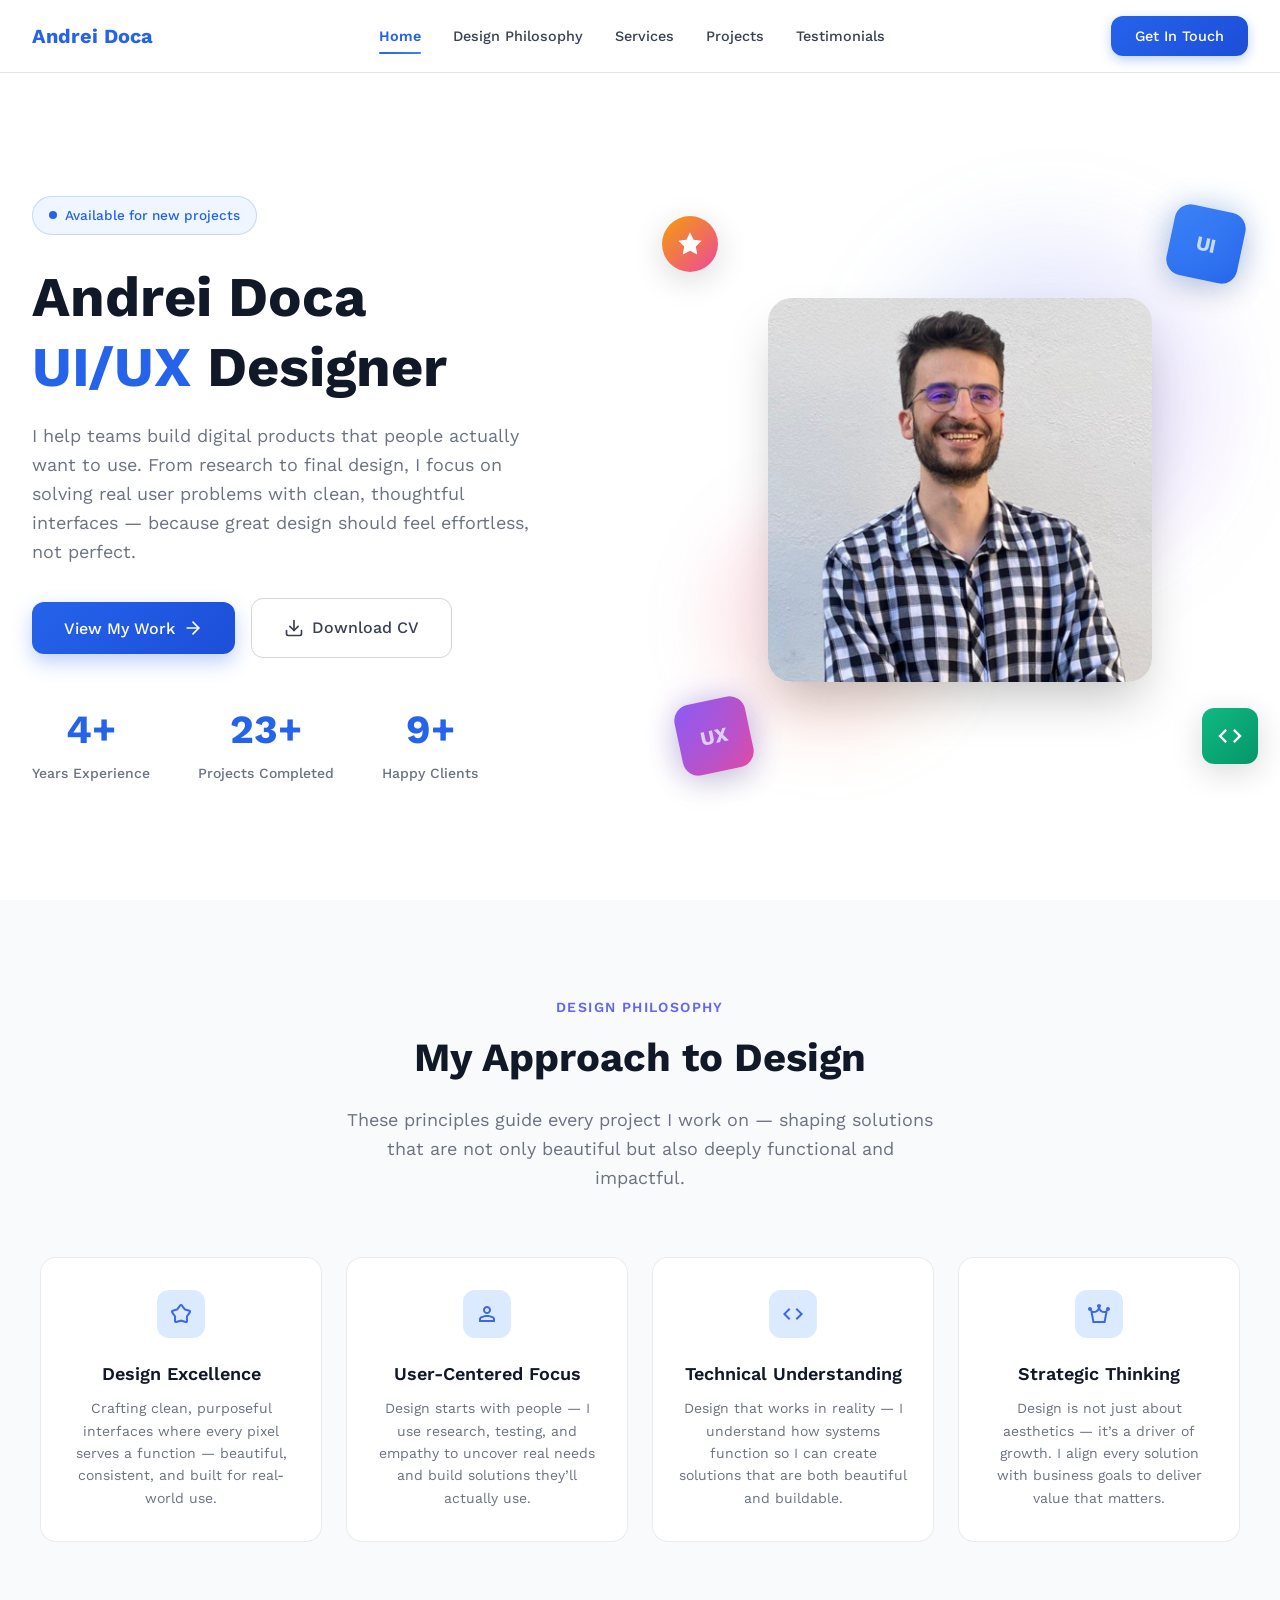
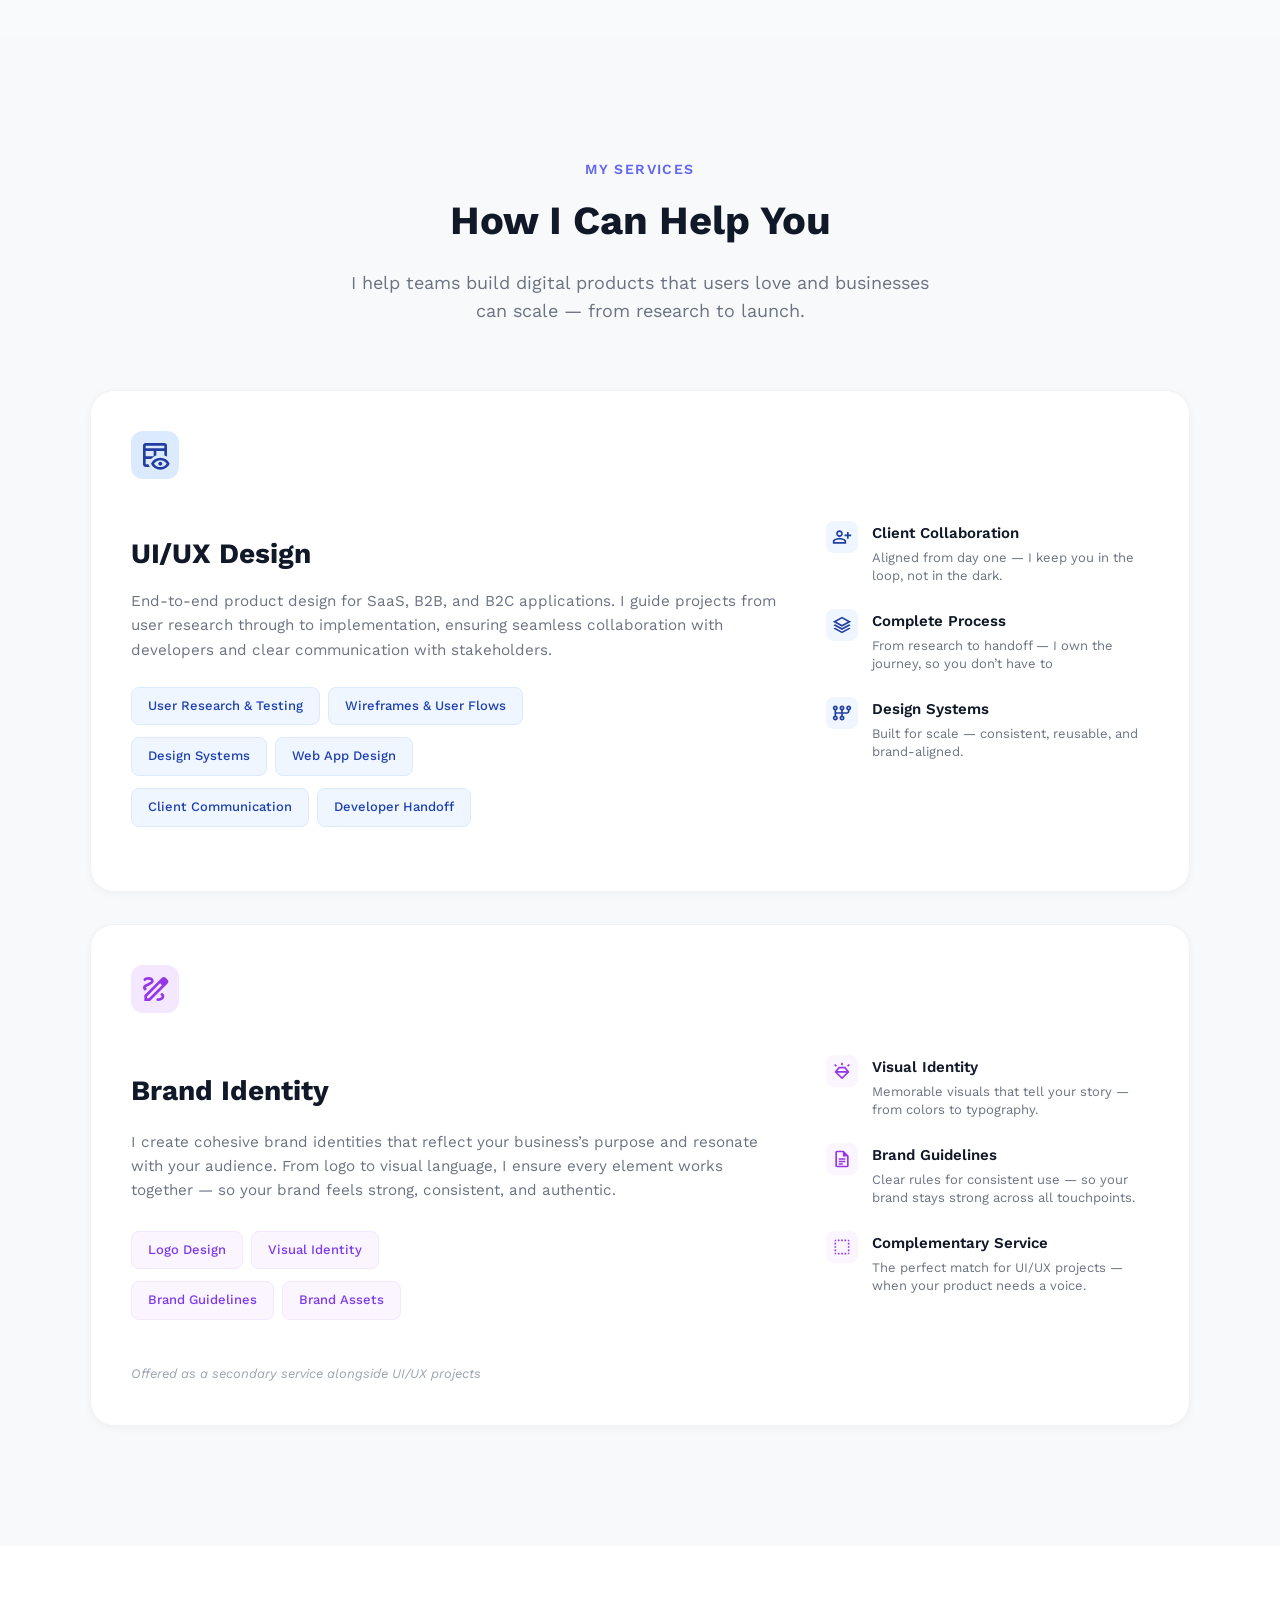
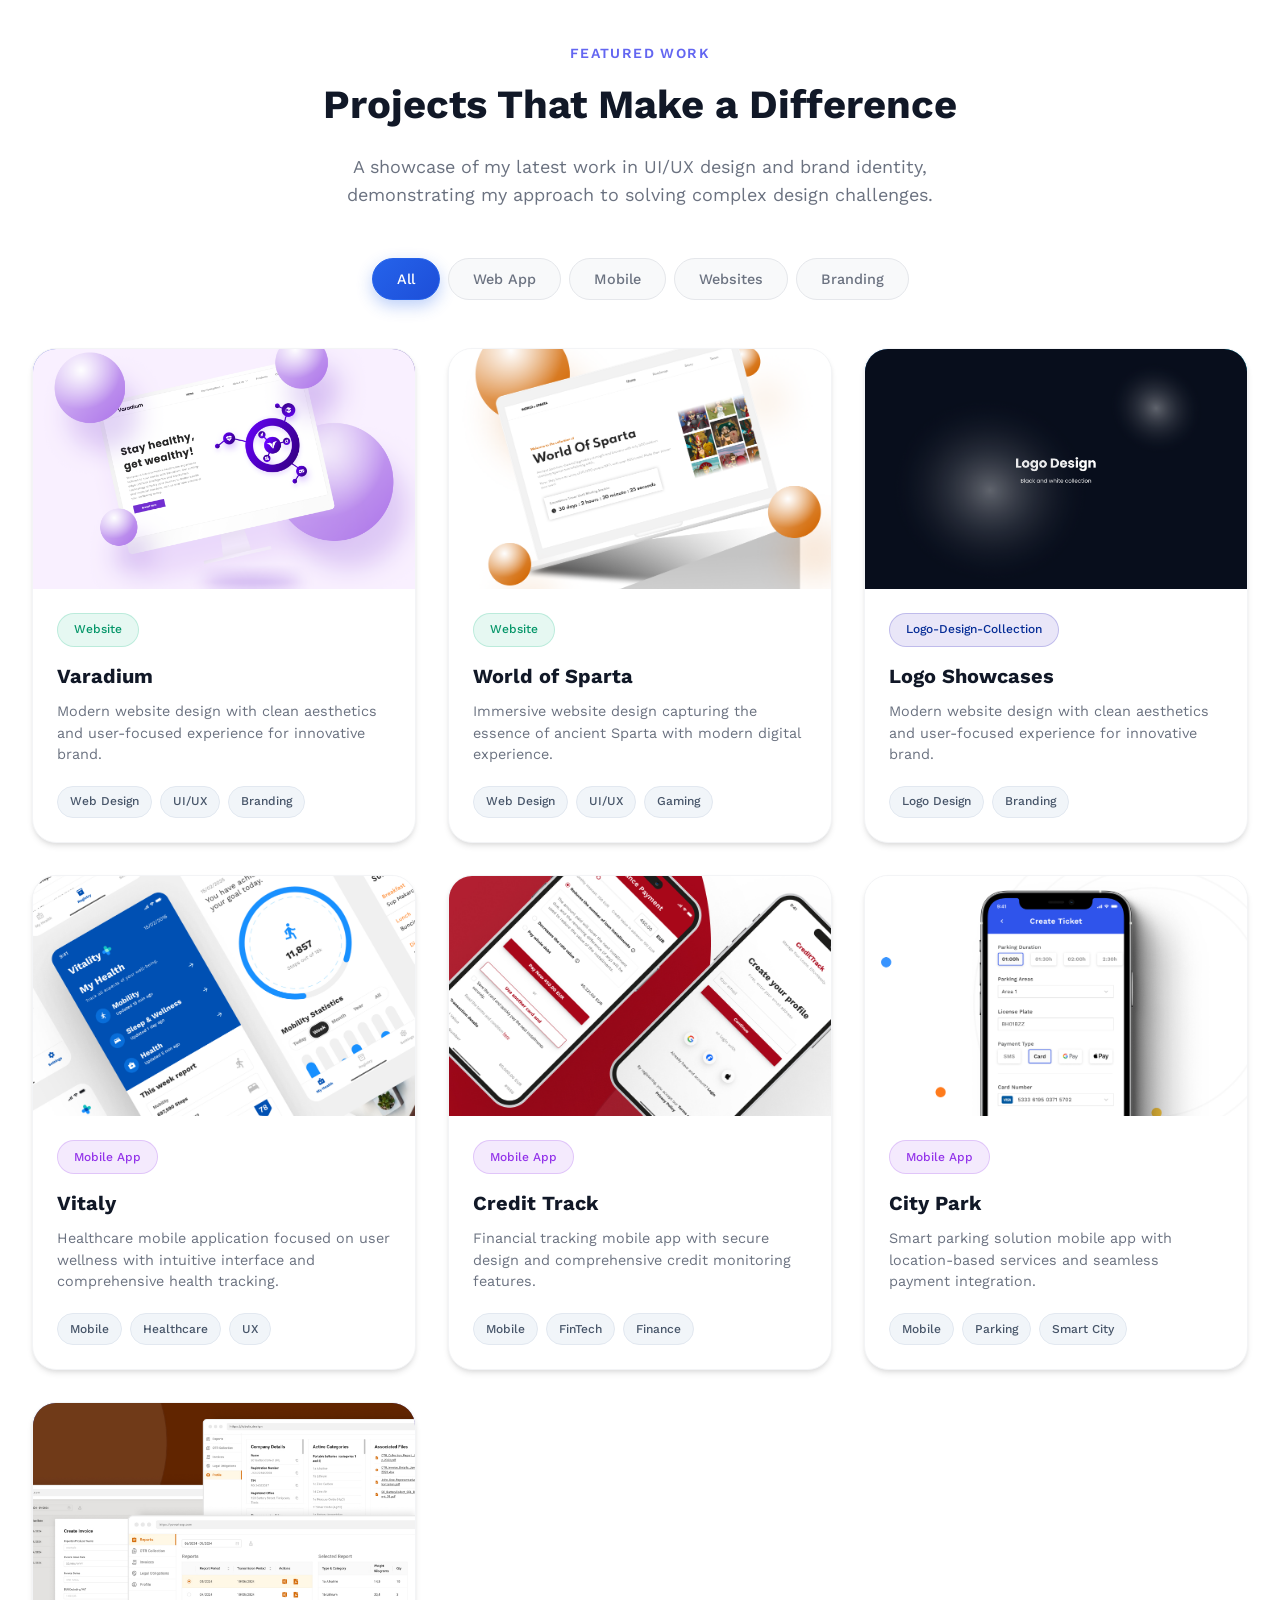
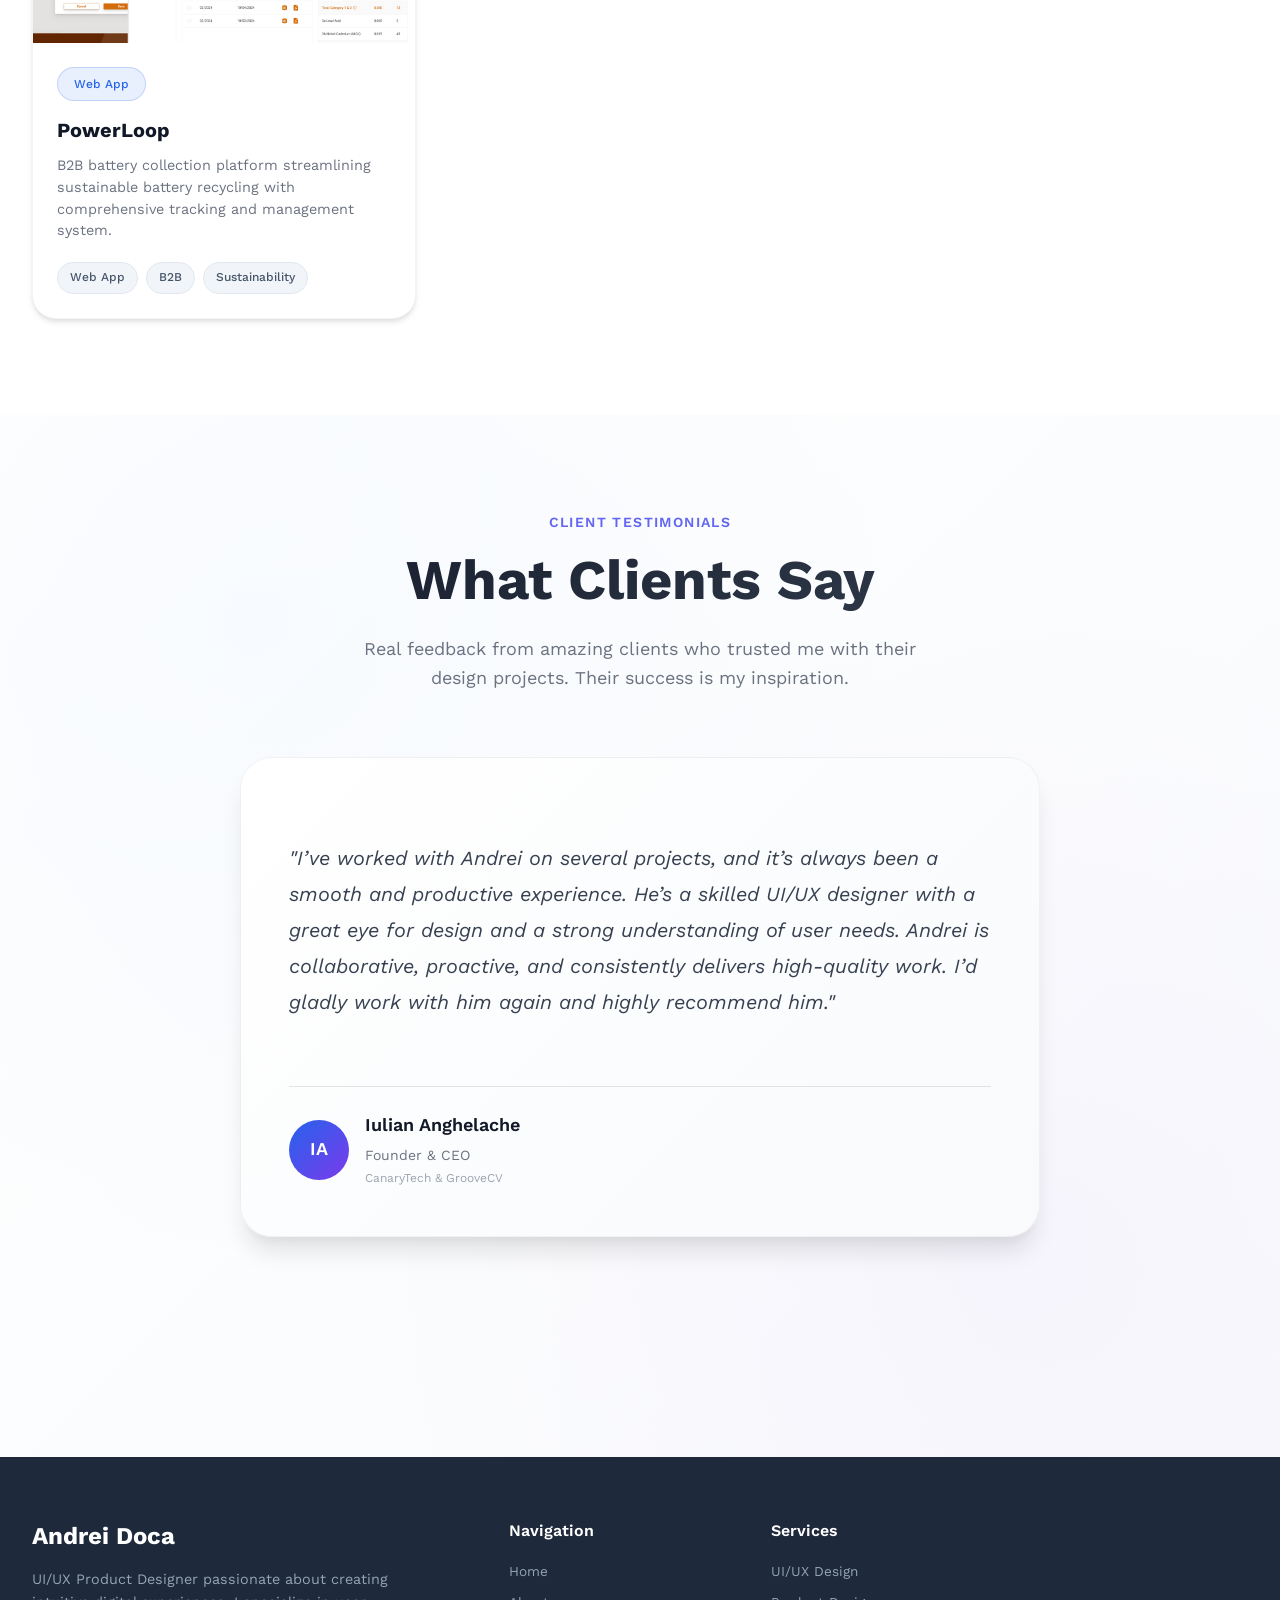
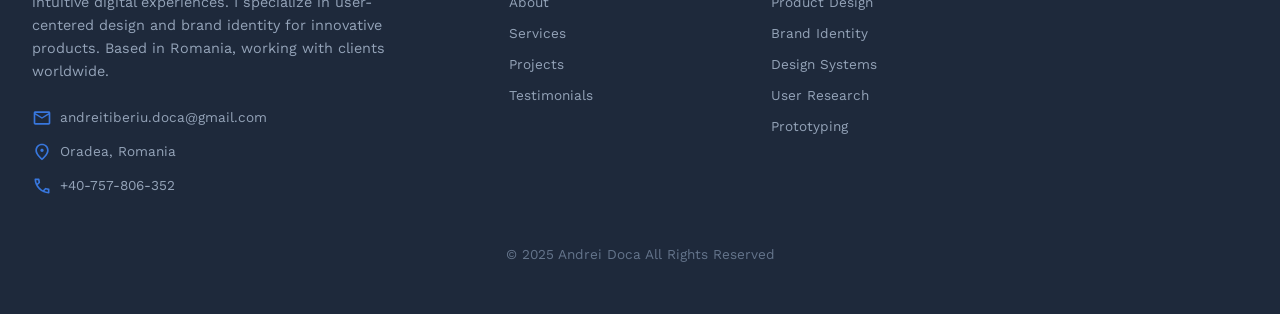
==== index.html @ 625dfd53 "modificare servicii" ====
<!DOCTYPE html>
<html lang="en">
<head>
    <meta charset="UTF-8">
    <meta name="viewport" content="width=device-width, initial-scale=1.0">
    <title>Andrei Doca - Creative</title>
    

    <!-- Google Fonts -->
    <link rel="preconnect" href="https://fonts.googleapis.com">
    <link rel="preconnect" href="https://fonts.gstatic.com" crossorigin>
    <link href="https://fonts.googleapis.com/css2?family=Work+Sans:ital,wght@0,100;0,200;0,300;0,400;0,500;0,600;0,700;0,800;0,900;1,100;1,200;1,300;1,400;1,500;1,600;1,700;1,800;1,900&display=swap" rel="stylesheet">

    <!-- Base Styles -->
    <link rel="stylesheet" href="styles.css">

    <!-- SVG Icon -->
     <link rel="icon" type="image/x-icon" href="./assets/logo.jpg">

    <!-- Component Styles -->
    <link rel="stylesheet" href="css/header.css">
    <link rel="stylesheet" href="css/hero.css">
    <link rel="stylesheet" href="css/about.css">
    <link rel="stylesheet" href="css/services.css">
    <link rel="stylesheet" href="css/projects.css">
    <link rel="stylesheet" href="css/footer.css">
    <link rel="stylesheet" href="css/testimonials.css">
</head>

<body>

  <!-- Header Section -->
<header class="header">
    <div class="header-container">
        <!-- Logo/Brand -->
        <div class="logo">
            <a href="#home" class="logo-link">Andrei Doca</a>
        </div>

        <!-- Desktop Navigation -->
        <nav class="nav-desktop">
            <ul class="nav-menu">
                <li class="nav-item">
                    <a href="#home" class="nav-link">Home</a>
                </li>
                <li class="nav-item">
                    <a href="#about" class="nav-link">Design Philosophy</a>
                </li>
                <li class="nav-item">
                    <a href="#services" class="nav-link">Services</a>
                </li>
                <li class="nav-item">
                    <a href="#projects" class="nav-link">Projects</a>
                </li>
                <li class="nav-item">
                    <a href="#testimonials" class="nav-link">Testimonials</a>
                </li>
            </ul>
        </nav>

        <!-- Get In Touch Button -->
        <button class="cta-button">Get In Touch</button>

        <!-- Mobile Menu Toggle -->
        <div class="mobile-menu-toggle" id="mobile-menu-toggle">
            <!-- Placeholder for hamburger SVG - replace src with your SVG -->
            <img src="assets/density_medium_24dp_E3E3E3_FILL0_wght400_GRAD0_opsz24.svg" alt="Menu" class="hamburger-icon">
        </div>
    </div>

    <!-- Mobile Navigation Menu -->
    <nav class="nav-mobile" id="nav-mobile">
        <div class="nav-mobile-content">
            <ul class="nav-mobile-menu">
                <li class="nav-mobile-item">
                    <a href="#home" class="nav-mobile-link">Home</a>
                </li>
                <li class="nav-mobile-item">
                    <a href="#about" class="nav-mobile-link">Design Philosophy</a>
                </li>
                <li class="nav-mobile-item">
                    <a href="#services" class="nav-mobile-link">Services</a>
                </li>
                <li class="nav-mobile-item">
                    <a href="#projects" class="nav-mobile-link">Projects</a>
                </li>
                <li class="nav-mobile-item">
                    <a href="#testimonials" class="nav-mobile-link">Testimonial</a>
                </li>
            </ul>
            <div class="nav-mobile-cta">
                <button class="cta-button mobile-cta">Get In Touch</button>
            </div>
        </div>
    </nav>
</header>

<!-- Hero Section -->
<section class="hero-section" id="home">
    <div class="hero-container">
        <!-- Left Content -->
        <div class="hero-content">
            <!-- Available Badge -->
            <div class="availability-badge">
                <div class="status-dot"></div>
                <span class="status-text">Available for new projects</span>
            </div>

            <!-- Main Heading -->
            <h1 class="hero-title">
                <span class="name">Andrei Doca</span>
                <span class="profession">
                    <span class="profession-highlight">UI/UX</span>
                    <span class="profession-text">Designer</span>
                </span>
            </h1>

            <!-- Description -->
            <p class="hero-description">
                 I help teams build digital products that people actually want to use. From research to final design, I focus on solving real user problems with clean, thoughtful interfaces — because great design should feel effortless, not perfect.
            </p>

            <!-- Action Buttons -->
            <div class="hero-actions">
                <button class="btn-primary" id="view-work-btn">
                    <span>View My Work</span>
                    <svg class="btn-icon" width="20" height="20" viewBox="0 0 24 24" fill="none" stroke="currentColor" stroke-width="2" stroke-linecap="round" stroke-linejoin="round">
                        <line x1="5" y1="12" x2="19" y2="12"></line>
                        <polyline points="12,5 19,12 12,19"></polyline>
                    </svg>
                </button>
                
                <a href="./images/Andrei_Doca_CV.pdf" download="Andrei_Doca_CV.pdf" class="btn-secondary" id="download-cv-btn">
                    <svg class="btn-icon" width="20" height="20" viewBox="0 0 24 24" fill="none" stroke="currentColor" stroke-width="2" stroke-linecap="round" stroke-linejoin="round">
                        <path d="M21 15v4a2 2 0 0 1-2 2H5a2 2 0 0 1-2-2v-4"></path>
                        <polyline points="7,10 12,15 17,10"></polyline>
                        <line x1="12" y1="15" x2="12" y2="3"></line>
                    </svg>
                    <span>Download CV</span>
                </a>
            </div>

            <!-- Statistics -->
            <div class="hero-stats">
                <div class="stat-item">
                    <div class="stat-number">5+</div>
                    <div class="stat-label">Years Experience</div>
                </div>
                <div class="stat-item">
                    <div class="stat-number">25+</div>
                    <div class="stat-label">Projects Completed</div>
                </div>
                <div class="stat-item">
                    <div class="stat-number">10+</div>
                    <div class="stat-label">Happy Clients</div>
                </div>
            </div>
        </div>

        <!-- Right Content - Profile Image -->
        <div class="hero-image">
            <div class="image-container-wrapper">
                
                <!-- Background Gradient Blobs -->
                <div class="gradient-blobs">
                    <div class="gradient-blob-1"></div>
                    <div class="gradient-blob-2"></div>
                </div>

                <!-- Profile Image Container - CLEAN pentru imagine -->
                <div class="profile-image">
                    <!-- Profile image placeholder -->
                    <div class="image-placeholder">
                    
                        <img src="assets/profile.jpg" alt="Andrei Doca" class="profile-avatar" loading="lazy">
                    </div>
                </div>

                <!-- FLOATING ELEMENTS - OUTSIDE image container -->
                
                <!-- UI Element - Top Right (OUTSIDE) -->
                <div class="floating-element ui-element">
                    <div class="element-content ui-badge">
                        <span>UI</span>
                    </div>
                    <div class="element-glow ui-glow"></div>
                </div>

                <!-- UX Element - Bottom Left (OUTSIDE) -->
                <div class="floating-element ux-element">
                    <div class="element-content ux-badge">
                        <span>UX</span>
                    </div>
                    <div class="element-glow ux-glow"></div>
                </div>

                <!-- Design Star - Top Left (OUTSIDE) -->
                <div class="floating-element star-element">
                    <div class="element-content star-badge">
                        <svg width="28" height="28" viewBox="0 0 24 24" fill="currentColor">
                            <path d="M12 2l3.09 6.26L22 9.27l-5 4.87 1.18 6.88L12 17.77l-6.18 3.25L7 14.14 2 9.27l6.91-1.01L12 2z"/>
                        </svg>
                    </div>
                </div>

                <!-- Code Element - Bottom Right (OUTSIDE) -->
                <div class="floating-element code-element">
                    <div class="element-content code-badge">
                        <svg width="28" height="28" viewBox="0 0 24 24" fill="currentColor">
                            <path d="M9.4 16.6L4.8 12l4.6-4.6L8 6l-6 6 6 6 1.4-1.4zm5.2 0L19.2 12l-4.6-4.6L16 6l6 6-6 6-1.4-1.4z"/>
                        </svg>
                    </div>
                </div>

                <!-- Design Tool - Right Side (OUTSIDE) -->
                <div class="floating-element tool-element-right">
                    <div class="element-content tool-badge">
                        <div class="tool-square"></div>
                    </div>
                </div>

                <!-- Creative Circle - Left Side (OUTSIDE) -->
                <div class="floating-element tool-element-left">
                    <div class="element-content creative-badge">
                        <div class="creative-dot"></div>
                    </div>
                </div>

                <!-- Small Floating Dots (OUTSIDE) -->
                <div class="floating-dots">
                    <div class="floating-dot dot-1"></div>
                    <div class="floating-dot dot-2"></div>
                    <div class="floating-dot dot-3"></div>
                    <div class="floating-dot dot-4"></div>
                </div>

                <!-- Geometric Shapes (OUTSIDE) -->
                <div class="geometric-shapes">
                    <div class="geo-shape shape-1"></div>
                    <div class="geo-shape shape-2"></div>
                    <div class="geo-shape shape-3"></div>
                    <div class="geo-shape shape-4"></div>
                </div>

            </div>
        </div>
    </div>
</section>

<!-- About/Design Philosophy Section -->
<section class="about-section" id="about">
    <div class="about-container">
        <!-- Section Header -->
        <div class="about-header">
            <p class="section-subtitle">Design Philosophy</p>
            <h2 class="section-title">My Approach to Design</h2>
            <p class="section-description">
               These principles guide every project I work on — shaping solutions that are not only beautiful but also deeply functional and impactful.
        </div>

        <!-- Principles Grid -->
        <div class="principles-grid">
            <!-- Principle 1: Design Excellence -->
            <div class="principle-card">
                <div class="principle-icon">
                     <img src="./assets/Icons About/kid_star_24dp_E3E3E3_FILL0_wght400_GRAD0_opsz24.svg" alt="Design Excellence" width="24" height="24" />
                </div>
                <div class="principle-content">
                    <h3 class="principle-title">Design Excellence</h3>
                    <p class="principle-description">
                        Crafting clean, purposeful interfaces where every pixel serves a function — beautiful, consistent, and built for real-world use.
                    </p>
                </div>
            </div>

            <!-- Principle 2: User-Centered Focus -->
            <div class="principle-card">
                <div class="principle-icon">
                    <img src="./assets/Icons About/person_24dp_E3E3E3_FILL0_wght400_GRAD0_opsz24.svg" alt="User-Centered Focus" width="24" height="24" />
                </div>
                <div class="principle-content">
                    <h3 class="principle-title">User-Centered Focus</h3>
                    <p class="principle-description">
                        Design starts with people — I use research, testing, and empathy to uncover real needs and build solutions they’ll actually use.

                    </p>
                </div>
            </div>

            <!-- Principle 3: Technical Understanding -->
            <div class="principle-card">
                <div class="principle-icon">
                    <img src="./assets/Icons About/code_24dp_E3E3E3_FILL0_wght400_GRAD0_opsz24.svg" alt="Technical Understanding" width="24" height="24" />
                </div>
                <div class="principle-content">
                    <h3 class="principle-title">Technical Understanding</h3>
                    <p class="principle-description">
                        Design that works in reality — I understand how systems function so I can create solutions that are both beautiful and buildable.
                    </p>
                </div>
            </div>

            <!-- Principle 4: Strategic Thinking -->
            <div class="principle-card">
                <div class="principle-icon">
                    <img src="./assets/Icons About/chess_queen_24dp_E3E3E3_FILL0_wght400_GRAD0_opsz24.svg" alt="Strategic Thinking" width="24" height="24" />
                </div>
                <div class="principle-content">
                    <h3 class="principle-title">Strategic Thinking</h3>
                    <p class="principle-description">
                        Design is not just about aesthetics — it’s a driver of growth. I align every solution with business goals to deliver value that matters.
                    </p>
                </div>
            </div>
        </div>
        
</section>

   <!-- Services Section -->
<section class="services-section" id="services">
    <div class="services-container">
        <!-- Section Header -->
        <div class="services-header">
            <p class="section-subtitle">My Services</p>
            <h2 class="section-title">How I Can Help You</h2>
            <p class="section-description">
                I help teams build digital products that users love and businesses can scale — from research to launch.
            </p>
        </div>

        <!-- Services Grid -->
        <div class="services-grid">
            <!-- UI/UX Product Design Card -->
            <div class="service-card primary-card">
                <div class="card-layout">
                    <!-- Left Side -->
                    <div class="card-left">
                        <!-- Header with icon and badge -->
                        <div class="card-header">
                            <div class="service-icon blue-icon">
                               <img src="./assets/Icons Services/table_eye_24dp_E3E3E3_FILL0_wght400_GRAD0_opsz24.svg" alt="UI/UX Design" width="32" height="32" />
                            </div>
                            
                        </div>

                        <!-- Title -->
                        <h3 class="service-title">UI/UX Design</h3>

                        <!-- Description -->
                        <p class="service-description">
                            End-to-end product design for SaaS, B2B, and B2C applications. I guide projects from user research through to implementation, ensuring seamless collaboration with developers and clear communication with stakeholders.
                        </p>

                        <!-- Feature Tags -->
                        <div class="feature-tags">
                            <div class="tag-row">
                                <span class="feature-tag primary-tag">User Research & Testing</span>
                                <span class="feature-tag primary-tag">Wireframes & User Flows</span>
                            </div>
                            <div class="tag-row">
                                <span class="feature-tag primary-tag">Design Systems</span>
                                <span class="feature-tag primary-tag">Web App Design</span>
                            </div>
                            <div class="tag-row">
                                <span class="feature-tag primary-tag">Client Communication</span>
                                <span class="feature-tag primary-tag">Developer Handoff</span>
                            </div>
                        </div>
                    </div>

                    <!-- Right Side -->
                    <div class="card-right">
                        <div class="additional-service">
                            <div class="service-icon-small blue-icon-small">
                               <img src="./assets/Icons Services/person_add_24dp_E3E3E3_FILL0_wght400_GRAD0_opsz24.svg" alt="Client Collaboration" width="20" height="20" />
                            </div>
                            <div class="service-info">
                                <h4>Client Collaboration</h4>
                                <p>Aligned from day one — I keep you in the loop, not in the dark.</p>
                            </div>
                        </div>

                        <div class="additional-service">
                            <div class="service-icon-small blue-icon-small">
                                <img src="./assets/Icons Services/stacks_24dp_E3E3E3_FILL0_wght400_GRAD0_opsz24.svg" alt="Complete Process" width="20" height="20" />
                            </div>
                            <div class="service-info">
                                <h4>Complete Process</h4>
                                <p>From research to handoff — I own the journey, so you don’t have to</p>
                            </div>
                        </div>

                        <div class="additional-service">
                            <div class="service-icon-small blue-icon-small">
                                <img src="./assets/Icons Services/auto_transmission_24dp_E3E3E3_FILL0_wght400_GRAD0_opsz24.svg" alt="Design Systems" width="20" height="20" />
                            </div>
                            <div class="service-info">
                                <h4>Design Systems</h4>
                                <p>Built for scale — consistent, reusable, and brand-aligned.</p>
                            </div>
                        </div>
                    </div>
                </div>
            </div>

            <!-- Brand Identity Card -->
            <div class="service-card secondary-card">
                <div class="card-layout">
                    <!-- Left Side -->
                    <div class="card-left">
                        <!-- Header with icon and badge -->
                        <div class="card-header">
                            <div class="service-icon purple-icon">
                                <img src="./assets/Icons Services/draw_24dp_E3E3E3_FILL0_wght400_GRAD0_opsz24.svg" alt="Brand Identity" width="32" height="32" />
                            </div>
                            
                        </div>

                        <!-- Title -->
                        <h3 class="service-title">Brand Identity</h3>

                        <!-- Description -->
                        <p class="service-description">
                           I create cohesive brand identities that reflect your business’s purpose and resonate with your audience. From logo to visual language, I ensure every element works together — so your brand feels strong, consistent, and authentic. 
                        </p>

                        <!-- Feature Tags -->
                        <div class="feature-tags">
                            <div class="tag-row">
                                <span class="feature-tag secondary-tag">Logo Design</span>
                                <span class="feature-tag secondary-tag">Visual Identity</span>
                            </div>
                            <div class="tag-row">
                                <span class="feature-tag secondary-tag">Brand Guidelines</span>
                                <span class="feature-tag secondary-tag">Brand Assets</span>
                            </div>
                        </div>

                        <!-- Secondary Note -->
                        <p class="service-note">Offered as a secondary service alongside UI/UX projects</p>
                    </div>

                    <!-- Right Side -->
                    <div class="card-right">
                        <div class="additional-service">
                            <div class="service-icon-small purple-icon-small">
                                <img src="./assets/Icons Services/diamond_shine_24dp_E3E3E3_FILL0_wght400_GRAD0_opsz24.svg" alt="Visual Identity" width="20" height="20" />
                            </div>
                            <div class="service-info">
                                <h4>Visual Identity</h4>
                                <p>Memorable visuals that tell your story — from colors to typography.</p>
                            </div>
                        </div>

                        <div class="additional-service">
                            <div class="service-icon-small purple-icon-small">
                                <img src="./assets/Icons Services/docs_24dp_E3E3E3_FILL0_wght400_GRAD0_opsz24.svg" alt="Brand Guidelines" width="20" height="20" />
                            </div>
                            <div class="service-info">
                                <h4>Brand Guidelines</h4>
                                <p>Clear rules for consistent use — so your brand stays strong across all touchpoints.</p>
                            </div>
                        </div>

                        <div class="additional-service">
                            <div class="service-icon-small purple-icon-small">
                                <img src="./assets/Icons Services/select_24dp_E3E3E3_FILL0_wght400_GRAD0_opsz24.svg" alt="Complementary Service" width="20" height="20" />
                            </div>
                            <div class="service-info">
                                <h4>Complementary Service</h4>
                                <p>The perfect match for UI/UX projects — when your product needs a voice.</p>
                            </div>
                        </div>
                    </div>
                </div>
            </div>
        </div>
    </div>
</section>

<!-- Projects Section -->
<section class="projects-section" id="projects">
    <div class="projects-container">
        <!-- Section Header -->
        <div class="projects-header">
            <p class="section-subtitle">Featured Work</p>
            <h2 class="section-title">Projects That Make a Difference</h2>
            <p class="section-description">
                A showcase of my latest work in UI/UX design and brand identity, demonstrating my approach to solving complex design challenges.
            </p>
        </div>

        <!-- Filter Navigation Buttons -->
        <div class="filter-navigation">
            <button class="filter-btn active" data-filter="all">All</button>
            <button class="filter-btn" data-filter="web-app">Web App</button>
            <button class="filter-btn" data-filter="mobile">Mobile</button>
            <button class="filter-btn" data-filter="websites">Websites</button>
            <button class="filter-btn" data-filter="logos">Branding</button>
        </div>

        <!-- Projects Grid -->
        <div class="projects-grid">
            <!-- Varadium Website -->
            <div class="project-card" data-category="websites" data-behance="https://www.behance.net/gallery/183413317/Varadium-Crypto-Coin-Homepage-Website-Designn">
                <div class="project-image">
                    <div class="image-placeholder">
                        <img src="assets/images/Desktop_Picture_1.png" alt="Andrei Doca" class="profile-avatar" loading="lazy">
                    </div>
                </div>
                <div class="project-content">
                    <div class="project-tag project-tag-website">Website</div>
                    <h3 class="project-title">Varadium</h3>
                    <p class="project-description">
                        Modern website design with clean aesthetics and user-focused experience for innovative brand.
                    </p>
                    <div class="project-technologies">
                        <span class="tech-tag">Web Design</span>
                        <span class="tech-tag">UI/UX</span>
                        <span class="tech-tag">Branding</span>
                    </div>
                </div>
            </div>

            <!-- World of Sparta Website -->
            <div class="project-card" data-category="websites" data-behance="https://www.behance.net/gallery/138821625/World-Of-Sparta-NFT-project-Website-design">
                <div class="project-image">
                    <div class="image-placeholder">
                        <img src="assets/images/Desktop_Picture_2.png" alt="Andrei Doca" class="profile-avatar" loading="lazy">
                    </div>
                </div>
                <div class="project-content">
                    <div class="project-tag project-tag-website">Website</div>
                    <h3 class="project-title">World of Sparta</h3>
                    <p class="project-description">
                        Immersive website design capturing the essence of ancient Sparta with modern digital experience.
                    </p>
                    <div class="project-technologies">
                        <span class="tech-tag">Web Design</span>
                        <span class="tech-tag">UI/UX</span>
                        <span class="tech-tag">Gaming</span>
                    </div>
                </div>
            </div>

            
             <!-- Logo Showcases -->
            <div class="project-card" data-category="logos" data-behance="https://www.behance.net/gallery/183293669/Logo-Design-Collection">
              <div class="project-image">
                    <div class="image-placeholder">
                        <img src="assets/images/Logos.png" alt="Andrei Doca" class="profile-avatar" loading="lazy">
                    </div>
                </div>
                <div class="project-content">
                    <div class="project-tag project-tag-logos">Logo-Design-Collection</div>
                    <h3 class="project-title">Logo Showcases</h3>
                    <p class="project-description">
                        Modern website design with clean aesthetics and user-focused experience for innovative brand.
                    </p>
                    <div class="project-technologies">
                        <span class="tech-tag">Logo Design</span>
                        <span class="tech-tag">Branding</span>
                    </div>
                </div>
            </div>

            <!-- Vitaly Healthcare App -->
            <div class="project-card" data-category="mobile" data-behance="https://www.behance.net/gallery/222180803/Vitality-Your-Personal-Heath-Companiaon">
                <div class="project-image">
                    <div class="image-placeholder">
                        <img src="assets/images/Mobile_Picture_2.png" alt="Andrei Doca" class="profile-avatar" loading="lazy">
                    </div>
                </div>
                <div class="project-content">
                    <div class="project-tag project-tag-mobile">Mobile App</div>
                    <h3 class="project-title">Vitaly</h3>
                    <p class="project-description">
                        Healthcare mobile application focused on user wellness with intuitive interface and comprehensive health tracking.
                    </p>
                    <div class="project-technologies">
                        <span class="tech-tag">Mobile</span>
                        <span class="tech-tag">Healthcare</span>
                        <span class="tech-tag">UX</span>
                    </div>
                </div>
            </div>

            <!-- Credit Track Finance App -->
            <div class="project-card" data-category="mobile" data-behance="https://www.behance.net/gallery/229451195/Credit-Track-Manage-Your-Loans-Effortlessly">
                <div class="project-image">
                    <div class="image-placeholder">
                        <img src="assets/images/Mobile_Picture_3.jpg" alt="Andrei Doca" class="profile-avatar" loading="lazy">
                    </div>
                </div>
                <div class="project-content">
                    <div class="project-tag project-tag-mobile">Mobile App</div>
                    <h3 class="project-title">Credit Track</h3>
                    <p class="project-description">
                        Financial tracking mobile app with secure design and comprehensive credit monitoring features.
                    </p>
                    <div class="project-technologies">
                        <span class="tech-tag">Mobile</span>
                        <span class="tech-tag">FinTech</span>
                        <span class="tech-tag">Finance</span>
                    </div>
                </div>
            </div>

            <!-- City Park Parking App -->
            <div class="project-card" data-category="mobile" data-behance="https://www.behance.net/gallery/222314477/CityPark-Smart-Parking-Solution-for-Urban-Drivers">
                <div class="project-image">
                    <div class="image-placeholder">
                        <img src="assets/images/Mobile_Picture_1.png" alt="Andrei Doca" class="profile-avatar" loading="lazy">
                    </div>
                </div>
                <div class="project-content">
                    <div class="project-tag project-tag-mobile">Mobile App</div>
                    <h3 class="project-title">City Park</h3>
                    <p class="project-description">
                        Smart parking solution mobile app with location-based services and seamless payment integration.
                    </p>
                    <div class="project-technologies">
                        <span class="tech-tag">Mobile</span>
                        <span class="tech-tag">Parking</span>
                        <span class="tech-tag">Smart City</span>
                    </div>
                </div>
            </div>

            <!-- PowerLoop B2B Platform -->
            <div class="project-card" data-category="web-app" data-behance="https://www.behance.net/gallery/231426629/PowerLoop-Online-Reporting-for-Placed-Batteries">
                <div class="project-image">
                    <div class="image-placeholder">
                        <img src="assets/images/WebApp_Picture_1.jpg" alt="Andrei Doca" class="profile-avatar" loading="lazy">
                    </div>
                </div>
                <div class="project-content">
                    <div class="project-tag project-tag-web">Web App</div>
                    <h3 class="project-title">PowerLoop</h3>
                    <p class="project-description">
                        B2B battery collection platform streamlining sustainable battery recycling with comprehensive tracking and management system.
                    </p>
                    <div class="project-technologies">
                        <span class="tech-tag">Web App</span>
                        <span class="tech-tag">B2B</span>
                        <span class="tech-tag">Sustainability</span>
                    </div>
                </div>
            </div>
        </div>
    </div>
</section>

 <!-- Testimonials Section -->
    <section id="testimonials" class="testimonials-section">
        <div class="testimonials-container">
            
            <!-- Header -->
            <div class="testimonials-header">
                    <p class="section-subtitle">Client Testimonials</p>
                
                <h2 class="testimonials-title">What Clients Say</h2>
                
                <p class="testimonials-description">
                    Real feedback from amazing clients who trusted me with their design projects. Their success is my inspiration.
                </p>
            </div>

            <!-- Main Testimonials Container -->
            <div class="testimonials-container-center">
                
                <!-- Featured Testimonial - Large Centered -->
                <div class="testimonial-card featured-card" data-testimonial="0">
                    <div class="testimonial-content">
                        <p class="testimonial-text">
                            "I’ve worked with Andrei on several projects, and it’s always been a smooth and productive experience. He’s a skilled UI/UX designer with a great eye for design and a strong understanding of user needs. Andrei is collaborative, proactive, and consistently delivers high-quality work. I’d gladly work with him again and highly recommend him."
                        </p>
                    </div>
                    <div class="client-info">
                        <div class="client-avatar">
                            <div class="avatar-placeholder">IA</div>
                        </div>
                        <div class="client-details">
                            <h4 class="client-name">Iulian Anghelache</h4>
                            <p class="client-position">Founder & CEO</p>
                            <p class="client-company">CanaryTech & GrooveCV</p>
                        </div>
                    </div>
                </div>

            </div>

            <!-- Navigation Dots -->
            <div class="testimonials-navigation">
                <button class="nav-dot active" data-index="0" aria-label="View Sarah's testimonial"></button>
                <button class="nav-dot" data-index="1" aria-label="View Michael's testimonial"></button>
                <button class="nav-dot" data-index="2" aria-label="View Lisa's testimonial"></button>
            </div>

        </div>
    </section>

<!-- Footer Section -->
<footer class="footer-section" id="contact">
    <div class="footer-container">
        <!-- Footer Content Grid -->
        <div class="footer-grid">
            <!-- Brand Column -->
            <div class="footer-brand">
                <h3 class="footer-brand-title">Andrei Doca</h3>
                <p class="footer-brand-description">
                    UI/UX Product Designer passionate about creating intuitive digital experiences. I specialize in user-centered design and brand identity for innovative products. Based in Romania, working with clients worldwide.
                </p>
                <div class="footer-contact">
                    <div class="footer-contact-item">
                        <img src="./assets/mail_24dp_E3E3E3_FILL0_wght400_GRAD0_opsz24.svg" alt="footer-contact-item" width="20" height="20" />
                        <span>andreitiberiu.doca@gmail.com</span>
                    </div>
                    <div class="footer-contact-item">
                        <img src="./assets/location_on_24dp_E3E3E3_FILL0_wght400_GRAD0_opsz24.svg" alt="footer-contact-item" width="20" height="20" />
                        <span>Oradea, Romania</span>
                    </div>
                    <div class="footer-contact-item">
                         <img src="./assets/call_24dp_E3E3E3_FILL0_wght400_GRAD0_opsz24.svg" alt="footer-contact-item" width="20" height="20" />
                        <span>+40-757-806-352</span>
                    </div>
                </div>
            </div>

            <!-- Navigation Column -->
            <div class="footer-column">
                <h4 class="footer-column-title">Navigation</h4>
                <div class="footer-links">
                    <a href="#home" class="footer-link">Home</a>
                    <a href="#about" class="footer-link">About</a>
                    <a href="#services" class="footer-link">Services</a>
                    <a href="#projects" class="footer-link">Projects</a>
                    <a href="#Testimonials" class="footer-link">Testimonials</a>
                </div>
            </div>

            <!-- Services Column -->
            <div class="footer-column">
                <h4 class="footer-column-title">Services</h4>
                <div class="footer-links">
                    <a href="#services" class="footer-link">UI/UX Design</a>
                    <a href="#services" class="footer-link">Product Design</a>
                    <a href="#services" class="footer-link">Brand Identity</a>
                    <a href="#services" class="footer-link">Design Systems</a>
                    <a href="#services" class="footer-link">User Research</a>
                    <a href="#services" class="footer-link">Prototyping</a>
                </div>
            </div>

            <!-- Follow Me Column -->
            <div class="footer-column">
                <h4 class="footer-column-title">Follow me</h4>
                <div class="footer-social-icons">
                    <a href="https://www.linkedin.com/in/andreidoca/" target="_blank" rel="noopener noreferrer" class="footer-social-icon" title="LinkedIn">
                        <img src="./assets/linkedin-svgrepo-com.svg" alt="footer-social-icon" width="20" height="20" />
                    </a>
                    <a href="https://www.behance.net/DocaAndrei" target="_blank" rel="noopener noreferrer" class="footer-social-icon" title="Behance">
                         <img src="./assets/Behance-icon.svg" alt="footer-social-icon" width="20" height="20" />
                    </a>
                </div>
            </div>

        </div>
        
        <!-- Footer Bottom Section -->
        <div class="footer-bottom">
            <div class="footer-bottom-content">
                <div class="footer-copyright">
                    <p>© 2025 Andrei Doca All Rights Reserved</p>
                </div>
            </div>
        </div>
    </div>
</footer>

    <!-- JavaScript Files -->
    <script src="js/about.js"></script>
    <script src="js/footer.js"></script>
    <script src="js/header.js"></script>
    <script src="js/hero.js"></script>
    <script src="js/projects.js"></script>
    <script src="js/services.js"></script>
    <script src="js/testimonials.js"></script>
</body>
</html>
---- styles.css ----
/* Base Styles for Andrei Doca Portfolio - Vanilla HTML/CSS/JS */

/* Reset and base styles */
* {
    margin: 0;
    padding: 0;
    box-sizing: border-box;
}

html {
    font-size: 16px;
    scroll-behavior: smooth;
}

body {
    font-family: 'Work Sans', sans-serif;
    background-color: #ffffff;
    color: #111827;
    line-height: 1.6;
    font-weight: 400;
    -webkit-font-smoothing: antialiased;
    -moz-osx-font-smoothing: grayscale;
}

/* Remove default styles */
button, input, textarea, select {
    font-family: inherit;
}

a {
    color: inherit;
    text-decoration: none;
}

img {
    max-width: 100%;
    height: auto;
    display: block;
}

/* Lists */
ul, ol {
    list-style: none;
}

/* Hidden utility */
.hidden {
    display: none !important;
}

/* Visually hidden but accessible to screen readers */
.sr-only {
    position: absolute;
    width: 1px;
    height: 1px;
    padding: 0;
    margin: -1px;
    overflow: hidden;
    clip: rect(0, 0, 0, 0);
    white-space: nowrap;
    border: 0;
}

/* Focus styles for accessibility */
*:focus {
    outline: 2px solid #2563eb;
    outline-offset: 2px;
}

/* Skip to content link for accessibility */
.skip-to-content {
    position: absolute;
    top: -40px;
    left: 6px;
    background: #2563eb;
    color: white;
    padding: 8px;
    text-decoration: none;
    border-radius: 4px;
    z-index: 1000;
}

.skip-to-content:focus {
    top: 6px;
}

/* Main content wrapper */
main {
    flex: 1;
}

/* Section base styles */
section {
    width: 100%;
    position: relative;
}

/* Container utility */
.container {
    max-width: 1280px;
    margin: 0 auto;
    padding: 0 2rem;
}

/* Text selection */
::selection {
    background-color: rgba(37, 99, 235, 0.2);
    color: #1e40af;
}

::-moz-selection {
    background-color: rgba(37, 99, 235, 0.2);
    color: #1e40af;
}

/* Scrollbar styles */
::-webkit-scrollbar {
    width: 8px;
}

::-webkit-scrollbar-track {
    background: #f1f5f9;
}

::-webkit-scrollbar-thumb {
    background: #cbd5e1;
    border-radius: 4px;
}

::-webkit-scrollbar-thumb:hover {
    background: #94a3b8;
}

/* Loading and transition states */
body.loaded {
    overflow-x: hidden;
}

/* Animation utilities */
@keyframes fadeIn {
    from {
        opacity: 0;
        transform: translateY(20px);
    }
    to {
        opacity: 1;
        transform: translateY(0);
    }
}

@keyframes slideInFromLeft {
    from {
        opacity: 0;
        transform: translateX(-30px);
    }
    to {
        opacity: 1;
        transform: translateX(0);
    }
}

@keyframes slideInFromRight {
    from {
        opacity: 0;
        transform: translateX(30px);
    }
    to {
        opacity: 1;
        transform: translateX(0);
    }
}

@keyframes scaleIn {
    from {
        opacity: 0;
        transform: scale(0.9);
    }
    to {
        opacity: 1;
        transform: scale(1);
    }
}

/* Utility classes for animations */
.fade-in {
    animation: fadeIn 0.6s ease-out;
}

.slide-in-left {
    animation: slideInFromLeft 0.8s ease-out;
}

.slide-in-right {
    animation: slideInFromRight 0.8s ease-out;
}

.scale-in {
    animation: scaleIn 0.5s ease-out;
}

/* Button base styles */
button {
    cursor: pointer;
    border: none;
    background: none;
    padding: 0;
    color: inherit;
    font-size: inherit;
}

/* Print styles */
@media print {
    * {
        background: transparent !important;
        color: black !important;
        box-shadow: none !important;
        text-shadow: none !important;
    }
    
    a, a:visited {
        text-decoration: underline;
    }
    
    a[href]:after {
        content: " (" attr(href) ")";
    }
    
    abbr[title]:after {
        content: " (" attr(title) ")";
    }
    
    .header, .footer-section {
        display: none;
    }
    
    @page {
        margin: 0.5in;
    }
    
    p, h2, h3 {
        orphans: 3;
        widows: 3;
    }
    
    h2, h3 {
        page-break-after: avoid;
    }
}

/* High contrast mode support */
@media (prefers-contrast: high) {
    :root {
        --text-primary: #000000;
        --text-secondary: #333333;
        --background-primary: #ffffff;
        --accent-color: #0000ee;
    }
}

/* Reduced motion support */
@media (prefers-reduced-motion: reduce) {
    *,
    *::before,
    *::after {
        animation-duration: 0.01ms !important;
        animation-iteration-count: 1 !important;
        transition-duration: 0.01ms !important;
        scroll-behavior: auto !important;
    }
}

/* Dark mode base (if needed in the future) */
@media (prefers-color-scheme: dark) {
    /* Dark mode styles would go here if needed */
}

/* Responsive typography base */
@media (max-width: 768px) {
    html {
        font-size: 14px;
    }
}

@media (max-width: 480px) {
    html {
        font-size: 13px;
    }
    
    .container {
        padding: 0 1rem;
    }
}

/* Error and loading states */
.error-message {
    background: #fef2f2;
    border: 1px solid #fecaca;
    color: #dc2626;
    padding: 1rem;
    border-radius: 0.5rem;
    margin: 1rem 0;
}

.loading-spinner {
    display: inline-block;
    width: 20px;
    height: 20px;
    border: 2px solid #e2e8f0;
    border-radius: 50%;
    border-top-color: #2563eb;
    animation: spin 1s ease-in-out infinite;
}

@keyframes spin {
    to {
        transform: rotate(360deg);
    }
}
---- css/header.css ----
/* Header Section */
.header {
    width: 100%;
    position: fixed;
    top: 0;
    left: 0;
    z-index: 1000;
    background-color: rgba(255, 255, 255, 0.95);
    backdrop-filter: blur(10px);
    -webkit-backdrop-filter: blur(10px);
    border-bottom: 1px solid rgba(0, 0, 0, 0.1);
    transition: all 0.3s ease;
}

.header.scrolled {
    background-color: rgba(255, 255, 255, 0.98);
    box-shadow: 0 4px 6px -1px rgba(0, 0, 0, 0.1), 0 2px 4px -1px rgba(0, 0, 0, 0.06);
}

.header-container {
    max-width: 1280px;
    margin: 0 auto;
    padding: 1rem 2rem;
    display: flex;
    align-items: center;
    justify-content: space-between;
}

/* Logo */
.logo {
    flex-shrink: 0;
}

.logo-link {
    font-size: 1.25rem;
    font-weight: 600;
    color: #111827;
    text-decoration: none;
    transition: color 0.2s ease;
}

.logo-link:hover,
.logo-link.active {
    color: #2563eb;
    transition: all 0.4s cubic-bezier(0.4, 0, 0.2, 1);
}

.logo-link.active {
    font-weight: 700; /* Extra bold when active */
}

/* Desktop Navigation */
.nav-desktop {
    display: flex;
    align-items: center;
}

.nav-menu {
    display: flex;
    align-items: center;
    list-style: none;
    margin: 0;
    padding: 0;
    gap: 2rem;
}

.nav-item {
    position: relative;
}

.nav-link {
    color: #374151;
    text-decoration: none;
    font-weight: 500;
    font-size: 0.9rem;
    padding: 0.5rem 0;
    transition: all 0.4s cubic-bezier(0.4, 0, 0.2, 1);
    position: relative;
}

.nav-link:hover {
    color: #2563eb;
    transform: translateY(-2px);
}

.nav-link::after {
    content: '';
    position: absolute;
    bottom: -2px;
    left: 0;
    width: 0;
    height: 2px;
    background: linear-gradient(90deg, #2563eb, #3b82f6);
    transition: all 0.5s cubic-bezier(0.4, 0, 0.2, 1);
    border-radius: 2px;
}

.nav-link:hover::after,
.nav-link.active::after {
    width: 100%;
}

.nav-link.active {
    color: #2563eb;
    font-weight: 600;
}

/* CTA Button */
.cta-button {
    background: linear-gradient(135deg, #2563eb, #1d4ed8);
    color: #ffffff;
    border: none;
    padding: 0.75rem 1.5rem;
    border-radius: 0.75rem;
    font-weight: 500;
    font-size: 0.9rem;
    cursor: pointer;
    transition: all 0.4s cubic-bezier(0.4, 0, 0.2, 1);
    font-family: 'Work Sans', sans-serif;
    box-shadow: 0 4px 12px rgba(37, 99, 235, 0.3);
    position: relative;
    overflow: hidden;
}

.cta-button:hover {
    background: linear-gradient(135deg, #1d4ed8, #1e40af);
    transform: translateY(-3px);
    box-shadow: 0 8px 20px rgba(37, 99, 235, 0.4);
}

.cta-button::before {
    content: '';
    position: absolute;
    top: 0;
    left: -100%;
    width: 100%;
    height: 100%;
    background: linear-gradient(90deg, transparent, rgba(255, 255, 255, 0.3), transparent);
    transition: left 0.6s ease;
}

.cta-button:hover::before {
    left: 100%;
}

.cta-button:active {
    transform: translateY(0);
}

/* Mobile Menu Toggle */
.mobile-menu-toggle {
    display: none;
    justify-content: center;
    align-items: center;
    width: 2.5rem;
    height: 2.5rem;
    cursor: pointer;
    position: relative;
    padding: 0.5rem;
    border-radius: 0.5rem;
    transition: all 0.4s cubic-bezier(0.4, 0, 0.2, 1);
    background: none;
    border: none;
    z-index: 9999;
}

.mobile-menu-toggle:hover {
    background-color: rgba(37, 99, 235, 0.1);
    transform: scale(1.1);
}

.hamburger-icon {
    width: 24px;
    height: 24px;
    transition: transform 0.3s ease;
    display: block;
    pointer-events: none;
}

.mobile-menu-toggle.active .hamburger-icon {
    transform: rotate(90deg);
}

/* Mobile Navigation */
.nav-mobile {
    display: none;
    position: fixed;
    top: 100%;
    left: 0;
    width: 100%;
    height: calc(100vh - 100%);
    background-color: rgba(255, 255, 255, 0.98);
    backdrop-filter: blur(10px);
    -webkit-backdrop-filter: blur(10px);
    transform: translateY(-100%);
    transition: transform 0.3s ease;
    z-index: 999;
}

.nav-mobile.active {
    display: block;
    transform: translateY(0);
}

.nav-mobile-content {
    padding: 2rem;
    height: 100%;
    display: flex;
    flex-direction: column;
    justify-content: center;
    align-items: center;
}

.nav-mobile-menu {
    list-style: none;
    margin: 0;
    padding: 0;
    text-align: center;
}

.nav-mobile-item {
    margin-bottom: 1.5rem;
}

.nav-mobile-link {
    color: #374151;
    text-decoration: none;
    font-weight: 500;
    font-size: 1.1rem;
    padding: 0.75rem 1rem;
    display: block;
    transition: all 0.4s cubic-bezier(0.4, 0, 0.2, 1);
    border-radius: 0.5rem;
}

.nav-mobile-link:hover,
.nav-mobile-link.active {
    color: #2563eb;
    background-color: rgba(37, 99, 235, 0.1);
    transform: scale(1.05);
}

.nav-mobile-link.active {
    font-weight: 600;
    background-color: rgba(37, 99, 235, 0.1);
    border-radius: 0.5rem;
}

.nav-mobile-cta {
    margin-top: 2rem;
}

.mobile-cta {
    padding: 1rem 2rem;
    font-size: 1rem;
}

/* Responsive Design */
@media (max-width: 768px) {
    .header-container {
        padding: 0.75rem 1rem;
    }

    /* Logo stays visible and clickable on mobile */
    .logo {
        flex-shrink: 0;
        z-index: 10000; /* Ensure logo is always clickable */
    }

    .logo-link {
        font-size: 1.1rem; /* Slightly smaller on mobile */
        font-weight: 600;
        color: #111827;
        text-decoration: none;
        transition: color 0.2s ease;
        padding: 0.25rem 0;
        display: block;
    }

    .logo-link:hover,
    .logo-link:focus {
        color: #2563eb;
        outline: none;
    }

    .nav-desktop {
        display: none !important;
    }

    .cta-button {
        display: none !important;
    }

    .mobile-menu-toggle {
        display: flex !important;
        visibility: visible !important;
        opacity: 1 !important;
    }

    .nav-mobile {
        display: block;
    }
}

/* Body padding to account for fixed header */
body {
    padding-top: 80px;
}

@media (max-width: 768px) {
    body {
        padding-top: 70px;
    }
}
---- css/hero.css ----
/* Hero Section */
.hero-section {
    width: 100%;
    min-height: 100vh;
    display: flex;
    align-items: center;
    padding: 2rem;
    background-color: #ffffff;
    margin: 0;
    margin-bottom: 0;
    margin-top: -80px; /* Pull up to account for fixed header padding */
    padding-top: calc(2rem + 80px); /* Add header height to top padding */
}

.hero-container {
    max-width: 1280px;
    margin: 0 auto;
    display: grid;
    grid-template-columns: 1fr 1fr;
    gap: 4rem;
    align-items: center;
    width: 100%;
}

/* Left Content */
.hero-content {
    max-width: 600px;
}

/* Availability Badge */
.availability-badge {
    display: inline-flex;
    align-items: center;
    gap: 0.5rem;
    background-color: #eff6ff;
    color: #2563eb;
    padding: 0.5rem 1rem;
    border-radius: 2rem;
    font-size: 0.85rem;
    font-weight: 500;
    margin-bottom: 2rem;
    border: 1px solid rgba(37, 99, 235, 0.2);
}

.status-dot {
    width: 8px;
    height: 8px;
    background-color: #2563eb;
    border-radius: 50%;
    animation: pulse 2s infinite;
}

@keyframes pulse {
    0%, 100% {
        opacity: 1;
    }
    50% {
        opacity: 0.5;
    }
}

/* Hero Title */
.hero-title {
    font-size: 3.5rem;
    font-weight: 700;
    line-height: 1.1;
    margin-bottom: 1.5rem;
    color: #111827;
}

.name {
    display: block;
    margin-bottom: 0.5rem;
}

.profession {
    display: block;
}

.profession-highlight {
    color: #2563eb;
}

.profession-text {
    color: #111827;
}

/* Hero Description */
.hero-description {
    font-size: 1.125rem;
    line-height: 1.6;
    color: #6b7280;
    margin-bottom: 2rem;
    max-width: 500px;
}

/* Action Buttons */
.hero-actions {
    display: flex;
    align-items: center;
    gap: 1rem;
    margin-bottom: 3rem;
    flex-wrap: wrap;
}

.btn-primary {
    background: linear-gradient(135deg, #2563eb, #1d4ed8);
    color: #ffffff;
    border: none;
    padding: 1rem 2rem;
    border-radius: 0.75rem;
    font-weight: 500;
    font-size: 1rem;
    cursor: pointer;
    display: flex;
    align-items: center;
    gap: 0.5rem;
    transition: all 0.4s cubic-bezier(0.4, 0, 0.2, 1);
    font-family: 'Work Sans', sans-serif;
    box-shadow: 0 8px 20px rgba(37, 99, 235, 0.3);
    position: relative;
    overflow: hidden;
}

.btn-primary:hover {
    background: linear-gradient(135deg, #1d4ed8, #1e40af);
    transform: translateY(-4px);
    box-shadow: 0 12px 28px rgba(37, 99, 235, 0.4);
}

.btn-primary::before {
    content: '';
    position: absolute;
    top: 0;
    left: -100%;
    width: 100%;
    height: 100%;
    background: linear-gradient(90deg, transparent, rgba(255, 255, 255, 0.3), transparent);
    transition: left 0.6s ease;
}

.btn-primary:hover::before {
    left: 100%;
}

.btn-primary:hover .btn-icon {
    transform: translateX(4px);
    transition: transform 0.3s ease;
}

.btn-secondary {
    background-color: transparent;
    color: #374151;
    border: 1px solid #d1d5db;
    padding: 1rem 2rem;
    border-radius: 0.75rem;
    font-weight: 500;
    font-size: 1rem;
    cursor: pointer;
    display: flex;
    align-items: center;
    gap: 0.5rem;
    transition: all 0.4s cubic-bezier(0.4, 0, 0.2, 1);
    font-family: 'Work Sans', sans-serif;
    position: relative;
    overflow: hidden;
    text-decoration: none; /* Remove underline for link */
}

.btn-secondary:hover {
    background-color: #f9fafb;
    border-color: #2563eb;
    color: #2563eb;
    transform: translateY(-4px);
    box-shadow: 0 8px 16px rgba(0, 0, 0, 0.1);
}

.btn-secondary::before {
    content: '';
    position: absolute;
    top: 0;
    left: -100%;
    width: 100%;
    height: 100%;
    background: linear-gradient(90deg, transparent, rgba(37, 99, 235, 0.1), transparent);
    transition: left 0.6s ease;
}

.btn-secondary:hover::before {
    left: 100%;
}

.btn-secondary:hover .btn-icon {
    transform: translateX(4px);
    transition: transform 0.3s ease;
    stroke: #2563eb; /* Make SVG blue on hover */
}

.btn-icon {
    flex-shrink: 0;
}

/* Statistics */
.hero-stats {
    display: flex;
    align-items: center;
    gap: 3rem;
}

.stat-item {
    text-align: left;
}

.stat-number {
    font-size: 2rem;
    font-weight: 700;
    color: #111827;
    line-height: 1.2;
}

.stat-label {
    font-size: 0.85rem;
    color: #6b7280;
    margin-top: 0.25rem;
}

/* Right Content - Profile Image */
.hero-image {
    display: flex;
    justify-content: center;
    align-items: center;
}

.image-container-wrapper {
    position: relative;
    width: 500px;
    height: 500px;
    display: flex;
    align-items: center;
    justify-content: center;
}

/* Background Gradient Blobs */
.gradient-blobs {
    position: absolute;
    inset: 0;
    pointer-events: none;
}

.gradient-blob-1 {
    position: absolute;
    top: 0;
    right: 0;
    width: 320px;
    height: 320px;
    background: linear-gradient(135deg, rgba(59, 130, 246, 0.15), rgba(147, 51, 234, 0.15));
    border-radius: 50%;
    filter: blur(48px);
}

.gradient-blob-2 {
    position: absolute;
    bottom: 0;
    left: 0;
    width: 240px;
    height: 240px;
    background: linear-gradient(135deg, rgba(236, 72, 153, 0.15), rgba(251, 146, 60, 0.15));
    border-radius: 50%;
    filter: blur(32px);
}

/* Profile Image Container - CLEAN pentru imagine */
.profile-image {
    position: relative;
    width: 384px;
    height: 384px;
    border-radius: 1.5rem;
    overflow: hidden;
    background: linear-gradient(135deg, #f9fafb 0%, #f3f4f6 100%);
    box-shadow: 0 25px 50px -12px rgba(0, 0, 0, 0.25);
    display: flex;
    align-items: center;
    justify-content: center;
    z-index: 10;
    transition: all 0.5s ease;
}

.image-container-wrapper:hover .profile-image {
    box-shadow: 0 32px 64px -12px rgba(0, 0, 0, 0.35);
}

.image-placeholder {
    text-align: center;
    color: #6b7280;
}

.placeholder-avatar {
    width: 5rem;
    height: 5rem;
    background: linear-gradient(135deg, #3b82f6, #8b5cf6);
    border-radius: 1rem;
    margin: 0 auto;
    margin-bottom: 1rem;
    display: flex;
    align-items: center;
    justify-content: center;
    color: white;
    box-shadow: 0 8px 16px rgba(59, 130, 246, 0.3);
    transition: transform 0.3s ease;
}

.image-container-wrapper:hover .placeholder-avatar {
    transform: scale(1.1);
}

.placeholder-text {
    font-size: 0.875rem;
    font-weight: 500;
    margin-bottom: 0.25rem;
}

.placeholder-size {
    font-size: 0.75rem;
    opacity: 0.7;
}

/* FLOATING ELEMENTS - OUTSIDE image container */
.floating-element {
    position: absolute;
    z-index: 20;
    transition: all 0.5s ease;
}

.element-content {
    display: flex;
    align-items: center;
    justify-content: center;
    font-weight: bold;
    color: white;
    box-shadow: 0 8px 32px rgba(0, 0, 0, 0.15);
    transition: all 0.7s ease;
}

.element-glow {
    position: absolute;
    inset: 0;
    border-radius: inherit;
    filter: blur(16px);
    opacity: 0.3;
    transition: opacity 0.5s ease;
}

.image-container-wrapper:hover .element-glow {
    opacity: 0.5;
}

/* UI Element - Top Right */
.ui-element {
    top: -32px;
    right: -32px;
}

.image-container-wrapper:hover .ui-element {
    top: -48px;
    right: -48px;
}

.ui-badge {
    width: 72px;
    height: 72px;
    background: linear-gradient(135deg, #3b82f6, #2563eb);
    border-radius: 1rem;
    font-size: 1.25rem;
    transform: rotate(12deg);
}

.image-container-wrapper:hover .ui-badge {
    transform: rotate(45deg);
}

.ui-glow {
    background: #3b82f6;
    border-radius: 1rem;
}

/* UX Element - Bottom Left */
.ux-element {
    bottom: -32px;
    left: -32px;
}

.image-container-wrapper:hover .ux-element {
    bottom: -48px;
    left: -48px;
}

.ux-badge {
    width: 72px;
    height: 72px;
    background: linear-gradient(135deg, #8b5cf6, #ec4899);
    border-radius: 1rem;
    font-size: 1.25rem;
    transform: rotate(-12deg);
}

.image-container-wrapper:hover .ux-badge {
    transform: rotate(-45deg);
}

.ux-glow {
    background: #8b5cf6;
    border-radius: 1rem;
}

/* Design Star - Top Left */
.star-element {
    top: -24px;
    left: -48px;
}

.image-container-wrapper:hover .star-element {
    top: -32px;
    left: -64px;
}

.star-badge {
    width: 56px;
    height: 56px;
    background: linear-gradient(135deg, #f59e0b, #ec4899);
    border-radius: 50%;
    color: white;
}

.image-container-wrapper:hover .star-badge {
    transform: scale(1.1);
}

/* Code Element - Bottom Right */
.code-element {
    bottom: -24px;
    right: -48px;
}

.image-container-wrapper:hover .code-element {
    bottom: -32px;
    right: -64px;
}

.code-badge {
    width: 56px;
    height: 56px;
    background: linear-gradient(135deg, #10b981, #059669);
    border-radius: 0.75rem;
    color: white;
}

.image-container-wrapper:hover .code-badge {
    transform: scale(1.1);
}

/* Design Tool - Right Side */
.tool-element-right {
    top: 64px;
    right: -24px;
}

.image-container-wrapper:hover .tool-element-right {
    top: 48px;
    right: -32px;
}

.tool-badge {
    width: 40px;
    height: 40px;
    background: linear-gradient(135deg, #eab308, #f59e0b);
    border-radius: 0.5rem;
    transform: rotate(45deg);
}

.image-container-wrapper:hover .tool-badge {
    transform: rotate(90deg);
}

.tool-square {
    width: 16px;
    height: 16px;
    background: white;
    border-radius: 0.125rem;
    transform: rotate(-45deg);
}

/* Creative Circle - Left Side */
.tool-element-left {
    bottom: 80px;
    left: -24px;
}

.image-container-wrapper:hover .tool-element-left {
    bottom: 64px;
    left: -32px;
}

.creative-badge {
    width: 40px;
    height: 40px;
    background: linear-gradient(135deg, #06b6d4, #3b82f6);
    border-radius: 50%;
}

.image-container-wrapper:hover .creative-badge {
    transform: scale(1.1);
}

.creative-dot {
    width: 12px;
    height: 12px;
    background: white;
    border-radius: 50%;
}

/* Small Floating Dots */
.floating-dots {
    position: absolute;
    inset: 0;
    pointer-events: none;
}

.floating-dot {
    position: absolute;
    border-radius: 50%;
    opacity: 0.7;
    animation: float 3s ease-in-out infinite;
}

.dot-1 {
    top: 96px;
    left: -16px;
    width: 12px;
    height: 12px;
    background: #3b82f6;
}

.dot-2 {
    bottom: 128px;
    right: -16px;
    width: 16px;
    height: 16px;
    background: #8b5cf6;
    animation-delay: 0.5s;
}

.dot-3 {
    top: 160px;
    right: -8px;
    width: 8px;
    height: 8px;
    background: #ec4899;
    animation-delay: 1s;
}

.dot-4 {
    bottom: 160px;
    left: -8px;
    width: 10px;
    height: 10px;
    background: #f59e0b;
    animation-delay: 1.5s;
}

@keyframes float {
    0%, 100% {
        opacity: 0.7;
        transform: translateY(0px);
    }
    50% {
        opacity: 1;
        transform: translateY(-8px);
    }
}

/* Geometric Shapes */
.geometric-shapes {
    position: absolute;
    inset: 0;
    pointer-events: none;
}

.geo-shape {
    position: absolute;
    opacity: 0.6;
    transition: all 0.5s ease;
}

.image-container-wrapper:hover .geo-shape {
    opacity: 1;
}

.shape-1 {
    top: -16px;
    left: 80px;
    width: 20px;
    height: 20px;
    border: 2px solid #3b82f6;
    border-radius: 50%;
}

.image-container-wrapper:hover .shape-1 {
    transform: scale(1.1);
}

.shape-2 {
    bottom: -16px;
    right: 80px;
    width: 24px;
    height: 24px;
    border: 2px solid #8b5cf6;
    border-radius: 0.25rem;
    transform: rotate(45deg);
}

.image-container-wrapper:hover .shape-2 {
    transform: rotate(90deg);
}

.shape-3 {
    top: 32px;
    left: -32px;
    width: 16px;
    height: 16px;
    background: linear-gradient(135deg, #ec4899, #f97316);
    border-radius: 0.125rem;
    transform: rotate(12deg);
}

.image-container-wrapper:hover .shape-3 {
    transform: rotate(45deg);
}

.shape-4 {
    bottom: 32px;
    right: -32px;
    width: 12px;
    height: 12px;
    background: linear-gradient(135deg, #06b6d4, #0891b2);
    border-radius: 50%;
}

.image-container-wrapper:hover .shape-4 {
    transform: scale(1.25);
}

/* Responsive Design */
@media (max-width: 1024px) {
    .hero-container {
        gap: 3rem;
    }
    
    .hero-title {
        font-size: 3rem;
    }
    
    .image-container-wrapper {
        width: 450px;
        height: 450px;
    }
    
    .profile-image {
        width: 350px;
        height: 350px;
    }
    
    .gradient-blob-1 {
        width: 280px;
        height: 280px;
    }
    
    .gradient-blob-2 {
        width: 200px;
        height: 200px;
    }
}

@media (max-width: 768px) {
    .hero-section {
        min-height: 100vh;
        padding: 2rem 1rem;
        margin-top: -70px; /* Pull up to account for mobile header padding */
        padding-top: calc(2rem + 70px); /* Add mobile header height to top padding */
    }
    
    .hero-container {
        grid-template-columns: 1fr;
        gap: 2rem;
        text-align: center;
    }
    
    .hero-content {
        max-width: 100%;
        order: 2;
    }
    
    .hero-image {
        order: 1;
    }
    
    .hero-title {
        font-size: 2.5rem;
    }
    
    .hero-description {
        font-size: 1rem;
        max-width: 100%;
    }
    
    .hero-actions {
        justify-content: center;
        gap: 0.75rem;
    }
    
    .btn-primary,
    .btn-secondary {
        padding: 0.875rem 1.5rem;
        font-size: 0.9rem;
    }
    
    .hero-stats {
        justify-content: center;
        gap: 2rem;
    }
    
    .image-container-wrapper {
        width: 350px;
        height: 350px;
    }
    
    .profile-image {
        width: 280px;
        height: 280px;
    }
    
    .gradient-blob-1 {
        width: 220px;
        height: 220px;
    }
    
    .gradient-blob-2 {
        width: 160px;
        height: 160px;
    }
    
    /* Scale floating elements for mobile */
    .ui-badge, .ux-badge {
        width: 60px;
        height: 60px;
        font-size: 1rem;
    }
    
    .star-badge, .code-badge {
        width: 48px;
        height: 48px;
    }
    
    .tool-badge, .creative-badge {
        width: 32px;
        height: 32px;
    }
    
    .floating-dot {
        transform: scale(0.8);
    }
    
    .geo-shape {
        transform: scale(0.8);
    }
    
    .stat-item {
        text-align: center;
    }
}

@media (max-width: 480px) {
    .hero-title {
        font-size: 2rem;
    }
    
    .hero-actions {
        flex-direction: column;
        width: 100%;
        gap: 0.75rem;
    }
    
    .btn-primary,
    .btn-secondary {
        width: 100%;
        justify-content: center;
    }
    
    .hero-stats {
        gap: 1.5rem;
        flex-wrap: wrap;
        justify-content: space-around;
    }
    
    .image-container-wrapper {
        width: 300px;
        height: 300px;
    }
    
    .profile-image {
        width: 240px;
        height: 240px;
    }
    
    .gradient-blob-1 {
        width: 180px;
        height: 180px;
    }
    
    .gradient-blob-2 {
        width: 120px;
        height: 120px;
    }
    
    /* Further scale floating elements for small mobile */
    .ui-badge, .ux-badge {
        width: 50px;
        height: 50px;
        font-size: 0.875rem;
    }
    
    .star-badge, .code-badge {
        width: 40px;
        height: 40px;
    }
    
    .tool-badge, .creative-badge {
        width: 28px;
        height: 28px;
    }
    
    .placeholder-avatar {
        width: 4rem;
        height: 4rem;
    }
    
    .stat-number {
        font-size: 1.5rem;
    }
    
    .stat-label {
        font-size: 0.8rem;
    }
}
---- css/about.css ----
/* About/Design Philosophy Section */
.about-section {
    width: 100%;
    padding: 6rem 2rem;
    background-color: #f8fafc;
}

.about-container {
    max-width: 1200px;
    margin: 0 auto;
}

/* Section Header - Centered */
.about-header {
    text-align: center;
    margin-bottom: 4rem;
    max-width: 48rem;
    margin-left: auto;
    margin-right: auto;
}

.section-subtitle {
    font-size: 0.875rem;
    font-weight: 600;
    color: #6366f1;
    text-transform: uppercase;
    letter-spacing: 0.1em;
    margin-bottom: 1rem;
}

.section-title {
    font-size: 2.5rem;
    font-weight: 700;
    color: #111827;
    margin-bottom: 1.5rem;
    line-height: 1.2;
}

.section-description {
    font-size: 1.125rem;
    color: #6b7280;
    line-height: 1.6;
    max-width: 42rem;
    margin: 0 auto;
}

/* Principles Grid - 4 cards on same line */
.principles-grid {
    display: grid;
    grid-template-columns: repeat(4, 1fr);
    gap: 1.5rem;
    margin-top: 3rem;
}

/* Principle Cards - Like in first image */
.principle-card {
    background-color: #ffffff;
    padding: 2rem 1.5rem;
    border-radius: 1rem;
    border: 1px solid rgba(0, 0, 0, 0.08);
    min-height: 280px;
    display: flex;
    flex-direction: column;
    text-align: center;
    transition: all 0.5s cubic-bezier(0.4, 0, 0.2, 1);
    box-shadow: none;
    position: relative;
    overflow: hidden;
}

/* Hover effect - smooth shadow appearance */
.principle-card:hover {
    box-shadow: 0 20px 40px rgba(37, 99, 235, 0.15);
    transform: translateY(-8px);
    border-color: rgba(37, 99, 235, 0.2);
}

.principle-card::before {
    content: '';
    position: absolute;
    top: 0;
    left: -100%;
    width: 100%;
    height: 100%;
    background: linear-gradient(90deg, transparent, rgba(37, 99, 235, 0.05), transparent);
    transition: left 0.6s ease;
}

.principle-card:hover::before {
    left: 100%;
}

.principle-card:hover .principle-icon {
    background-color: #2563eb;
    transform: scale(1.1) rotate(5deg);
    transition: all 0.4s cubic-bezier(0.4, 0, 0.2, 1);
}

.principle-card:hover .principle-icon img {
    filter: brightness(0) invert(1);
    transition: filter 0.4s cubic-bezier(0.4, 0, 0.2, 1);
}

.principle-card:hover .principle-title {
    color: #2563eb;
    transition: color 0.3s ease;
}

/* Principle Icon */
.principle-icon {
    width: 3rem;
    height: 3rem;
    border-radius: 0.75rem;
    display: flex;
    align-items: center;
    justify-content: center;
    margin: 0 auto 1.5rem auto;
    background-color: #dbeafe;
    color: #2563eb;
    flex-shrink: 0;
    transition: all 0.4s cubic-bezier(0.4, 0, 0.2, 1);
}

.principle-icon img {
    filter: brightness(0) saturate(100%) invert(32%) sepia(75%) saturate(2632%) hue-rotate(217deg) brightness(95%) contrast(90%);
    transition: filter 0.4s cubic-bezier(0.4, 0, 0.2, 1);
}

/* Principle Content */
.principle-content {
    flex: 1;
    display: flex;
    flex-direction: column;
    text-align: center;
}

.principle-title {
    font-size: 1.125rem;
    font-weight: 600;
    color: #111827;
    margin-bottom: 0.75rem;
    line-height: 1.3;
}

.principle-description {
    color: #6b7280;
    line-height: 1.6;
    font-size: 0.875rem;
    flex: 1;
}

/* Quote Section - Centered */
.quote-section {
    margin-top: 5rem;
    padding: 3rem 0;
    display: flex;
    justify-content: center;
}

.quote-container {
    max-width: 48rem;
    width: 100%;
    text-align: center;
    background-color: #ffffff;
    border-radius: 1.5rem;
    padding: 3rem 2.5rem;
    box-shadow: 0 4px 20px rgba(0, 0, 0, 0.05);
    border: 1px solid rgba(0, 0, 0, 0.05);
    position: relative;
}

.quote-icon {
    display: flex;
    align-items: center;
    justify-content: center;
    margin-bottom: 1.5rem;
    color: #6366f1;
    opacity: 0.7;
}

.quote-text {
    font-size: 1.5rem;
    font-weight: 500;
    color: #111827;
    line-height: 1.4;
    margin-bottom: 1.5rem;
    font-style: italic;
}

.quote-author {
    font-size: 0.9375rem;
    font-weight: 600;
    color: #6b7280;
    text-transform: uppercase;
    letter-spacing: 0.05em;
    font-style: normal;
}

/* Responsive Design */
@media (max-width: 1024px) {
    .principles-grid {
        grid-template-columns: repeat(2, 1fr);
        gap: 1.5rem;
    }
    
    .section-title {
        font-size: 2rem;
    }
}

@media (max-width: 768px) {
    .about-section {
        padding: 4rem 1rem;
    }
    
    .about-header {
        margin-bottom: 3rem;
    }
    
    .section-title {
        font-size: 1.75rem;
    }
    
    .section-description {
        font-size: 1rem;
    }
    
    .principles-grid {
        grid-template-columns: 1fr;
        gap: 1.5rem;
    }
    
    .principle-card {
        padding: 1.5rem;
        min-height: auto;
    }
    
    .principle-icon {
        width: 2.5rem;
        height: 2.5rem;
        margin-bottom: 1rem;
    }
    
    .principle-title {
        font-size: 1rem;
    }
    
    .principle-description {
        font-size: 0.875rem;
    }
}

@media (max-width: 480px) {
    .about-section {
        padding: 3rem 1rem;
    }
    
    .section-title {
        font-size: 1.5rem;
    }
    
    .section-subtitle {
        font-size: 0.8rem;
    }
    
    .principle-card {
        padding: 1.25rem;
    }
    
    .principle-icon {
        width: 2.25rem;
        height: 2.25rem;
    }
    
    .principle-icon img {
        width: 20px;
        height: 20px;
    }
    
    .principle-title {
        font-size: 0.9375rem;
        margin-bottom: 0.5rem;
    }
    
    .principle-description {
        font-size: 0.8125rem;
        line-height: 1.5;
    }
}

/* Quote Responsive */
@media (max-width: 768px) {
    .quote-section {
        margin-top: 3rem;
        padding: 2rem 0;
    }
    
    .quote-container {
        padding: 2rem 1.5rem;
        margin: 0 1rem;
    }
    
    .quote-text {
        font-size: 1.25rem;
    }
    
    .quote-author {
        font-size: 0.875rem;
    }
}

@media (max-width: 480px) {
    .quote-section {
        margin-top: 2rem;
    }
    
    .quote-container {
        padding: 1.5rem 1rem;
    }
    
    .quote-text {
        font-size: 1.125rem;
        line-height: 1.5;
    }
    
    .quote-icon img {
        width: 36px;
        height: 36px;
    }
}
---- css/services.css ----
/* Services Section Styles */
.services-section {
    padding: 120px 0;
    background-color: #f8f9fb;
}

.services-container {
    max-width: 1400px;
    margin: 0 auto;
    padding: 0 2rem;
}

/* Section Header */
.services-header {
    text-align: center;
    margin-bottom: 4rem;
}

.section-subtitle {
    color: #6366f1;
    font-size: 0.875rem;
    font-weight: 600;
    text-transform: uppercase;
    letter-spacing: 0.1em;
    margin-bottom: 1rem;
}

.section-title {
    font-size: 2.5rem;
    font-weight: 700;
    color: #111827;
    margin-bottom: 1.5rem;
    line-height: 1.2;
}

.section-description {
    font-size: 1.125rem;
    color: #6b7280;
    max-width: 600px;
    margin: 0 auto;
    line-height: 1.6;
}

/* Services Grid */
.services-grid {
    display: flex;
    flex-direction: column;
    gap: 2rem;
    align-items: center;
}

/* Service Card Base Styles */
.service-card {
    background: white;
    border-radius: 1.5rem;
    box-shadow: 0 2px 8px rgba(0, 0, 0, 0.04);
    transition: all 0.5s cubic-bezier(0.4, 0, 0.2, 1);
    position: relative;
    overflow: hidden;
    border: 1px solid rgba(0, 0, 0, 0.05);
}

.service-card:hover {
    box-shadow: 0 25px 50px rgba(0, 0, 0, 0.15);
    transform: translateY(-5px);
    border-color: rgba(37, 99, 235, 0.1);
}

.service-card::before {
    content: '';
    position: absolute;
    top: 0;
    left: -100%;
    width: 100%;
    height: 100%;
    background: linear-gradient(90deg, transparent, rgba(37, 99, 235, 0.03), transparent);
    transition: left 0.8s ease;
}

.service-card:hover::before {
    left: 100%;
}

.service-card:hover .service-icon {
    transform: scale(1.1) rotate(10deg);
    transition: all 0.4s cubic-bezier(0.4, 0, 0.2, 1);
}

.service-card:hover .blue-icon {
    background-color: #1e40af;
}

.service-card:hover .blue-icon img {
    filter: brightness(0) invert(1);
}

.service-card:hover .purple-icon {
    background-color: #7c3aed;
}

.service-card:hover .purple-icon img {
    filter: brightness(0) invert(1);
}

.service-card:hover .service-title {
    color: #2563eb;
    transition: color 0.3s ease;
}





/* Both Cards - Same Width and Height */
.primary-card, .secondary-card {
    width: 100%;
    max-width: 1100px;
    min-height: 500px;
}

/* Card Layout */
.card-layout {
    display: flex;
    padding: 2.5rem;
    gap: 3rem;
    min-height: 500px;
}

.card-left {
    flex: 2;
    display: flex;
    flex-direction: column;
    justify-content: space-between;
}

.card-right {
    flex: 1;
    display: flex;
    flex-direction: column;
    gap: 1.5rem;
    justify-content: center;
}

/* Card Header */
.card-header {
    display: flex;
    align-items: center;
    gap: 1rem;
    margin-bottom: 1.5rem;
}

/* Service Icons */
.service-icon {
    width: 48px;
    height: 48px;
    border-radius: 12px;
    display: flex;
    align-items: center;
    justify-content: center;
    transition: all 0.4s cubic-bezier(0.4, 0, 0.2, 1);
}

.service-icon img {
    transition: filter 0.4s cubic-bezier(0.4, 0, 0.2, 1);
}

.blue-icon {
    background-color: #dbeafe;
    color: #1e40af;
}

.blue-icon img {
    filter: brightness(0) saturate(100%) invert(16%) sepia(78%) saturate(2832%) hue-rotate(223deg) brightness(90%) contrast(90%);
}

.purple-icon {
    background-color: #f3e8ff;
    color: #7c3aed;
}

.purple-icon img {
    filter: brightness(0) saturate(100%) invert(25%) sepia(71%) saturate(2738%) hue-rotate(262deg) brightness(92%) contrast(96%);
}

/* Service Badges */
.service-badge {
    font-size: 0.75rem;
    font-weight: 600;
    padding: 0.375rem 0.875rem;
    border-radius: 6px;
    text-transform: uppercase;
    letter-spacing: 0.025em;
}

.primary-badge {
    background-color: #1e40af;
    color: white;
}

.secondary-badge {
    background-color: #7c3aed;
    color: white;
}

/* Service Content */
.service-title {
    font-size: 1.75rem;
    font-weight: 700;
    color: #111827;
    margin-bottom: 1rem;
    line-height: 1.3;
}

.service-description {
    color: #6b7280;
    font-size: 0.95rem;
    line-height: 1.6;
    margin-bottom: 1.5rem;
}

/* Feature Tags */
.feature-tags {
    display: flex;
    flex-direction: column;
    gap: 0.75rem;
    margin-bottom: 1.5rem;
}

.tag-row {
    display: flex;
    flex-wrap: wrap;
    gap: 0.5rem;
}

.feature-tag {
    font-size: 0.8125rem;
    font-weight: 500;
    padding: 0.5rem 1rem;
    border-radius: 8px;
    white-space: nowrap;
    transition: all 0.3s cubic-bezier(0.4, 0, 0.2, 1);
}

.primary-tag {
    background-color: #eff6ff;
    color: #1e40af;
    border: 1px solid #dbeafe;
}

.secondary-tag {
    background-color: #faf5ff;
    color: #7c3aed;
    border: 1px solid #f3e8ff;
}

/* Service Note */
.service-note {
    font-size: 0.8125rem;
    color: #9ca3af;
    font-style: italic;
    margin-top: 1rem;
}

/* Additional Services (Right Side) */
.additional-service {
    display: flex;
    align-items: flex-start;
    gap: 0.875rem;
}

.service-icon-small {
    width: 32px;
    height: 32px;
    border-radius: 8px;
    display: flex;
    align-items: center;
    justify-content: center;
    flex-shrink: 0;
    transition: all 0.3s cubic-bezier(0.4, 0, 0.2, 1);
}

.service-icon-small img {
    transition: filter 0.3s cubic-bezier(0.4, 0, 0.2, 1);
}

.blue-icon-small {
    background-color: #eff6ff;
    color: #1e40af;
}

.blue-icon-small img {
    filter: brightness(0) saturate(100%) invert(16%) sepia(78%) saturate(2832%) hue-rotate(223deg) brightness(90%) contrast(90%);
}

.purple-icon-small {
    background-color: #faf5ff;
    color: #7c3aed;
}

.purple-icon-small img {
    filter: brightness(0) saturate(100%) invert(25%) sepia(71%) saturate(2738%) hue-rotate(262deg) brightness(92%) contrast(96%);
}

.service-info h4 {
    font-size: 0.9375rem;
    font-weight: 600;
    color: #111827;
    margin-bottom: 0.25rem;
}

.service-info p {
    font-size: 0.8125rem;
    color: #6b7280;
    line-height: 1.4;
}

/* Responsive Design */
@media (max-width: 768px) {
    .services-section {
        padding: 80px 0;
    }

    .services-container {
        padding: 0 1rem;
    }

    .section-title {
        font-size: 2rem;
    }

    .card-layout {
        flex-direction: column;
        padding: 2rem;
        gap: 2rem;
        min-height: auto;
    }
    
    .card-left {
        justify-content: flex-start;
    }
    
    .card-right {
        justify-content: flex-start;
    }
    
    .primary-card, .secondary-card {
        min-height: auto;
    }

    .card-right {
        gap: 1rem;
    }

    .service-title {
        font-size: 1.5rem;
    }

    .tag-row {
        gap: 0.375rem;
    }

    .feature-tag {
        font-size: 0.75rem;
        padding: 0.375rem 0.75rem;
    }

    .primary-card, .secondary-card {
        max-width: 100%;
    }
}
---- css/projects.css ----
/* Projects Section */
.projects-section {
    width: 100vw;
    min-height: 100vh;
    padding: 6rem 0;
    background-color: #ffffff;
    position: relative;
    margin-left: calc(50% - 50vw);
    margin-right: calc(50% - 50vw);
}

.projects-container {
    max-width: 1280px;
    margin: 0 auto;
    padding: 0 2rem;
    width: 100%;
}

/* Section Header */
.projects-header {
    text-align: center;
    margin-bottom: 3rem;
    max-width: 48rem;
    margin-left: auto;
    margin-right: auto;
}

/* Filter Navigation */
.filter-navigation {
    display: flex;
    justify-content: center;
    align-items: center;
    gap: 0.5rem;
    margin-bottom: 3rem;
    flex-wrap: wrap;
}

.filter-btn {
    background-color: #f8f9fa;
    color: #6b7280;
    border: 1px solid #e5e7eb;
    padding: 0.75rem 1.5rem;
    border-radius: 2rem;
    font-size: 0.9rem;
    font-weight: 500;
    cursor: pointer;
    transition: all 0.4s cubic-bezier(0.4, 0, 0.2, 1);
    font-family: 'Work Sans', sans-serif;
    position: relative;
    overflow: hidden;
}

.filter-btn:hover {
    background-color: #f3f4f6;
    color: #374151;
    transform: translateY(-3px);
    box-shadow: 0 8px 16px rgba(0, 0, 0, 0.1);
}

.filter-btn::before {
    content: '';
    position: absolute;
    top: 0;
    left: -100%;
    width: 100%;
    height: 100%;
    background: linear-gradient(90deg, transparent, rgba(37, 99, 235, 0.1), transparent);
    transition: left 0.6s ease;
}

.filter-btn:hover::before {
    left: 100%;
}

.filter-btn.active {
    background: linear-gradient(135deg, #2563eb, #1d4ed8);
    color: #ffffff;
    border-color: #2563eb;
    box-shadow: 0 6px 16px rgba(37, 99, 235, 0.3);
}

.filter-btn.active:hover {
    background: linear-gradient(135deg, #1d4ed8, #1e40af);
    transform: translateY(-4px);
    box-shadow: 0 10px 20px rgba(37, 99, 235, 0.4);
}

/* Projects Grid */
.projects-grid {
    display: grid;
    grid-template-columns: repeat(auto-fit, minmax(350px, 1fr));
    gap: 2rem;
    margin-top: 3rem;
}

/* Project Cards */
.project-card {
    background-color: #ffffff;
    border-radius: 1.5rem;
    overflow: hidden;
    box-shadow: 0 4px 6px -1px rgba(0, 0, 0, 0.1), 0 2px 4px -1px rgba(0, 0, 0, 0.06);
    transition: all 0.5s cubic-bezier(0.4, 0, 0.2, 1);
    border: 1px solid #f3f4f6;
    cursor: pointer;
    position: relative;
    user-select: none;
}

.project-card:hover {
    transform: translateY(-12px);
    box-shadow: 0 30px 50px rgba(37, 99, 235, 0.2), 0 15px 30px rgba(0, 0, 0, 0.1);
    border-color: rgba(37, 99, 235, 0.3);
}

.project-card::before {
    content: '';
    position: absolute;
    top: 0;
    left: -100%;
    width: 100%;
    height: 100%;
    background: linear-gradient(90deg, transparent, rgba(37, 99, 235, 0.1), transparent);
    transition: left 0.8s ease;
    z-index: 1;
}

.project-card:hover::before {
    left: 100%;
}

.project-card:hover .project-image {
    transform: scale(1.05);
    transition: transform 0.6s cubic-bezier(0.4, 0, 0.2, 1);
}

.project-card:hover .project-title {
    color: #2563eb;
    transition: color 0.3s ease 0.1s;
}

.project-card:hover .tech-tag {
    transform: translateY(-2px);
    background-color: rgba(37, 99, 235, 0.1);
    color: #2563eb;
    transition: all 0.3s ease 0.2s;
}

.project-card:hover .project-tag {
    transform: scale(1.05);
    transition: transform 0.3s ease 0.15s;
}

.project-card:active {
    transform: translateY(-8px) scale(0.98);
    transition: all 0.1s ease;
}

/* Add subtle indicator that cards are clickable */
.project-card::after {
    content: '';
    position: absolute;
    top: 1rem;
    right: 1rem;
    width: 24px;
    height: 24px;
    background: rgba(37, 99, 235, 0.1);
    border-radius: 50%;
    opacity: 0;
    transition: opacity 0.3s ease;
    z-index: 2;
}

.project-card::after {
    background-image: url("data:image/svg+xml,%3Csvg xmlns='http://www.w3.org/2000/svg' width='12' height='12' viewBox='0 0 24 24' fill='none' stroke='%232563eb' stroke-width='2' stroke-linecap='round' stroke-linejoin='round'%3E%3Cpath d='m9 18 6-6-6-6'/%3E%3C/svg%3E");
    background-repeat: no-repeat;
    background-position: center;
    background-size: 12px 12px;
}

.project-card:hover::after {
    opacity: 1;
}

/* Project Image */
.project-image {
    width: 100%;
    height: 240px;
    background: linear-gradient(135deg, #667eea 0%, #764ba2 100%);
    position: relative;
    overflow: hidden;
    transition: transform 0.6s cubic-bezier(0.4, 0, 0.2, 1);
}

.image-placeholder {
    width: 100%;
    height: 100%;
    display: flex;
    flex-direction: column;
    align-items: center;
    justify-content: center;
    background: rgba(0, 0, 0, 0.1);
    color: rgba(255, 255, 255, 0.8);
}

.placeholder-text {
    font-size: 0.9rem;
    font-weight: 500;
    margin-bottom: 0.25rem;
}

.placeholder-size {
    font-size: 0.75rem;
    opacity: 0.7;
}

/* Different gradient backgrounds for variety */
.project-card:nth-child(1) .project-image {
    background: linear-gradient(135deg, #667eea 0%, #764ba2 100%);
}

.project-card:nth-child(2) .project-image {
    background: linear-gradient(135deg, #f093fb 0%, #f5576c 100%);
}

.project-card:nth-child(3) .project-image {
    background: linear-gradient(135deg, #4facfe 0%, #00f2fe 100%);
}

.project-card:nth-child(4) .project-image {
    background: linear-gradient(135deg, #43e97b 0%, #38f9d7 100%);
}

.project-card:nth-child(5) .project-image {
    background: linear-gradient(135deg, #fa709a 0%, #fee140 100%);
}

.project-card:nth-child(6) .project-image {
    background: linear-gradient(135deg, #a8edea 0%, #fed6e3 100%);
}

/* Project Content */
.project-content {
    padding: 1.5rem;
}

.project-tag {
    display: inline-block;
    padding: 0.4rem 1rem;
    border-radius: 1.5rem;
    font-size: 0.75rem;
    font-weight: 500;
    margin-bottom: 1rem;
    transition: all 0.3s cubic-bezier(0.4, 0, 0.2, 1);
}

.project-tag-web {
    background-color: rgba(37, 99, 235, 0.1);
    color: #2563eb;
    border: 1px solid rgba(37, 99, 235, 0.2);
}

.project-tag-mobile {
    background-color: rgba(147, 51, 234, 0.1);
    color: #9333ea;
    border: 1px solid rgba(147, 51, 234, 0.2);
}

.project-tag-website {
    background-color: rgba(16, 185, 129, 0.1);
    color: #059669;
    border: 1px solid rgba(16, 185, 129, 0.2);
}

.project-tag-logos {
    background-color: rgba(47, 16, 185, 0.1);
    color: #052c96;
    border: 1px solid rgba(27, 16, 185, 0.2);
}

.project-title {
    font-size: 1.25rem;
    font-weight: 700;
    color: #111827;
    margin-bottom: 0.75rem;
    line-height: 1.3;
}

.project-description {
    color: #6b7280;
    font-size: 0.9rem;
    line-height: 1.5;
    margin-bottom: 1.25rem;
}

/* Project Technologies */
.project-technologies {
    display: flex;
    flex-wrap: wrap;
    gap: 0.5rem;
}

.tech-tag {
    background-color: #f1f5f9;
    color: #475569;
    padding: 0.35rem 0.75rem;
    border-radius: 1rem;
    font-size: 0.75rem;
    font-weight: 500;
    border: 1px solid #e2e8f0;
    transition: all 0.3s cubic-bezier(0.4, 0, 0.2, 1);
}

/* Filter Animation */
.project-card {
    opacity: 1;
    transform: scale(1);
    transition: all 0.5s ease;
}

.project-card.hidden {
    opacity: 0;
    transform: scale(0.8);
    pointer-events: none;
}

/* Projects Section Responsive */
@media (max-width: 1024px) {
    .projects-grid {
        grid-template-columns: repeat(auto-fit, minmax(300px, 1fr));
        gap: 1.5rem;
    }
}

@media (max-width: 768px) {
    .projects-section {
        padding: 4rem 0;
        min-height: auto;
    }
    
    .projects-container {
        padding: 0 1rem;
    }
    
    .projects-grid {
        grid-template-columns: 1fr;
        gap: 1.5rem;
    }
    
    .filter-navigation {
        gap: 0.4rem;
    }
    
    .filter-btn {
        padding: 0.6rem 1.2rem;
        font-size: 0.85rem;
    }
    
    .project-image {
        height: 200px;
    }
    
    .project-content {
        padding: 1.25rem;
    }
    
    .projects-header {
        margin-bottom: 2rem;
    }
}

@media (max-width: 480px) {
    .filter-navigation {
        justify-content: flex-start;
        overflow-x: auto;
        padding-bottom: 0.5rem;
        scrollbar-width: none;
        -ms-overflow-style: none;
    }
    
    .filter-navigation::-webkit-scrollbar {
        display: none;
    }
    
    .filter-btn {
        flex-shrink: 0;
        padding: 0.5rem 1rem;
        font-size: 0.8rem;
    }
    
    .project-technologies {
        gap: 0.35rem;
    }
    
    .tech-tag {
        font-size: 0.7rem;
        padding: 0.3rem 0.6rem;
    }
}
---- css/footer.css ----
/* Footer Section */
.footer-section {
    width: 100vw;
    background-color: #1e293b;
    color: #e2e8f0;
    padding: 4rem 0 3rem;
    margin-left: calc(50% - 50vw);
    margin-right: calc(50% - 50vw);
    position: relative;
    margin-bottom: 0;
}

.footer-container {
    max-width: 1280px;
    margin: 0 auto;
    padding: 0 2rem;
    width: 100%;
}

/* Footer Grid Layout */
.footer-grid {
    display: grid;
    grid-template-columns: 2fr 1fr 1fr 1fr;
    gap: 3rem;
    margin-bottom: 3rem;
}

/* Brand Column */
.footer-brand {
    max-width: 400px;
}

.footer-brand-title {
    font-size: 1.5rem;
    font-weight: 700;
    color: #ffffff;
    margin-bottom: 1rem;
    line-height: 1.3;
}

.footer-brand-description {
    color: #94a3b8;
    line-height: 1.6;
    margin-bottom: 1.5rem;
    font-size: 0.9rem;
}

/* Footer Contact */
.footer-contact {
    display: flex;
    flex-direction: column;
    gap: 0.75rem;
}

.footer-contact-link {
    display: flex;
    align-items: center;
    gap: 0.5rem;
    color: #e2e8f0;
    text-decoration: none;
    font-size: 0.85rem;
    transition: all 0.4s cubic-bezier(0.4, 0, 0.2, 1);
    position: relative;
}

.footer-contact-link:hover {
    color: #60a5fa;
    transform: translateX(4px);
}

.footer-contact-link::before {
    content: '';
    position: absolute;
    bottom: -2px;
    left: 0;
    width: 0;
    height: 1px;
    background: linear-gradient(90deg, #60a5fa, #3b82f6);
    transition: width 0.4s ease;
}

.footer-contact-link:hover::before {
    width: 100%;
}

.footer-contact-item {
    display: flex;
    align-items: center;
    gap: 0.5rem;
    color: #94a3b8;
    font-size: 0.85rem;
}

.footer-contact svg {
    flex-shrink: 0;
    opacity: 1;
}

/* Footer Columns */
.footer-column {
    display: flex;
    flex-direction: column;
}

.footer-column-title {
    font-size: 1rem;
    font-weight: 600;
    color: #ffffff;
    margin-bottom: 1.25rem;
    line-height: 1.3;
}

.footer-links {
    display: flex;
    flex-direction: column;
    gap: 0.75rem;
}

.footer-link {
    color: #94a3b8;
    text-decoration: none;
    font-size: 0.85rem;
    transition: all 0.4s cubic-bezier(0.4, 0, 0.2, 1);
    line-height: 1.4;
    position: relative;
}

.footer-link:hover {
    color: #e2e8f0;
    transform: translateX(4px);
}

.footer-link::before {
    content: '';
    position: absolute;
    bottom: -2px;
    left: 0;
    width: 0;
    height: 1px;
    background: linear-gradient(90deg, #e2e8f0, #94a3b8);
    transition: width 0.4s ease;
}

.footer-link:hover::before {
    width: 100%;
}

/* Follow Me Section */
.footer-follow-section {
    margin-top: 1.5rem;
    padding-top: 1rem;
}

.footer-follow-title {
    color: #e2e8f0;
    font-size: 0.85rem;
    margin: 0 0 0.75rem 0;
    font-weight: 500;
}

.footer-social-icons {
    display: flex;
    gap: 0.75rem;
}

.footer-social-icon {
    display: flex;
    align-items: center;
    justify-content: center;
    width: 2rem;
    height: 2rem;
    background-color: transparent;
    border-radius: 0.375rem;
    color: #94a3b8;
    text-decoration: none;
    transition: all 0.4s cubic-bezier(0.4, 0, 0.2, 1);
    position: relative;
    overflow: hidden;
}

.footer-social-icon:hover {
    background-color: rgba(59, 130, 246, 0.15);
    color: #3b82f6;
    transform: translateY(-2px) scale(1.1);
}

.footer-social-icon::before {
    content: '';
    position: absolute;
    top: 0;
    left: -100%;
    width: 100%;
    height: 100%;
    background: linear-gradient(90deg, transparent, rgba(59, 130, 246, 0.2), transparent);
    transition: left 0.6s ease;
}

.footer-social-icon:hover::before {
    left: 100%;
}

/* Social Media Section - Left Aligned */
.footer-social {
    align-items: flex-start;
}

.footer-social-links {
    display: flex;
    gap: 1rem;
    justify-content: flex-start;
}

.footer-social-link {
    display: flex;
    align-items: center;
    justify-content: center;
    width: 2.5rem;
    height: 2.5rem;
    background-color: rgba(255, 255, 255, 0.1);
    border-radius: 0.5rem;
    color: #e2e8f0;
    text-decoration: none;
    transition: all 0.4s cubic-bezier(0.4, 0, 0.2, 1);
    position: relative;
    overflow: hidden;
}

.footer-social-link:hover {
    background: linear-gradient(135deg, #2563eb, #1d4ed8);
    color: #ffffff;
    transform: translateY(-4px) scale(1.1);
    box-shadow: 0 8px 20px rgba(37, 99, 235, 0.4);
}

.footer-social-link::before {
    content: '';
    position: absolute;
    top: 0;
    left: -100%;
    width: 100%;
    height: 100%;
    background: linear-gradient(90deg, transparent, rgba(255, 255, 255, 0.3), transparent);
    transition: left 0.6s ease;
}

.footer-social-link:hover::before {
    left: 100%;
}

/* Footer Bottom - Full Width */
.footer-bottom-fullwidth {
    background-color: #0f172a;
    border-top: 1px solid #334155;
    padding: 1.5rem 0;
    width: 100vw;
    margin-left: calc(50% - 50vw);
    margin-right: calc(50% - 50vw);
    position: relative;
    margin-bottom: 0;
    margin-top: 0;
}

.footer-bottom-content {
    display: flex;
    justify-content: center;
    align-items: center;
    max-width: 1280px;
    margin: 0 auto;
    padding: 0 2rem;
    text-align: center;
}

.footer-copyright {
    color: #64748b;
    font-size: 0.85rem;
    margin: 0;
}

.footer-legal-links {
    display: none;
}

.footer-legal-link {
    color: #64748b;
    text-decoration: none;
    font-size: 0.85rem;
    transition: all 0.4s cubic-bezier(0.4, 0, 0.2, 1);
    position: relative;
}

.footer-legal-link:hover {
    color: #94a3b8;
    transform: translateY(-1px);
}

.footer-legal-link::before {
    content: '';
    position: absolute;
    bottom: -2px;
    left: 0;
    width: 0;
    height: 1px;
    background: #94a3b8;
    transition: width 0.4s ease;
}

.footer-legal-link:hover::before {
    width: 100%;
}

/* Footer Responsive Design */
@media (max-width: 1024px) {
    .footer-grid {
        grid-template-columns: 1fr 1fr 1fr;
        gap: 2rem;
    }
    
    .footer-brand {
        grid-column: 1 / -1;
        max-width: 100%;
        margin-bottom: 1rem;
    }
}

@media (max-width: 768px) {
    .footer-section {
        padding: 3rem 0 1.5rem;
        margin-top: 4rem;
    }
    
    .footer-container {
        padding: 0 1rem;
    }
    
    .footer-grid {
        grid-template-columns: 1fr 1fr;
        gap: 2rem;
    }
    
    .footer-brand {
        grid-column: 1 / -1;
        margin-bottom: 1.5rem;
    }
    
    .footer-social-links {
        gap: 0.75rem;
    }
    
    .footer-social-link {
        width: 2.25rem;
        height: 2.25rem;
    }
}

@media (max-width: 480px) {
    .footer-grid {
        grid-template-columns: 1fr;
        gap: 2rem;
    }
    
    .footer-brand {
        grid-column: 1;
        text-align: left;
    }
    
    .footer-brand-title {
        font-size: 1.25rem;
    }
    
    .footer-brand-description {
        font-size: 0.85rem;
    }
    
    .footer-contact {
        gap: 0.5rem;
    }
    
    .footer-contact-link,
    .footer-contact-item {
        font-size: 0.8rem;
    }
    
    .footer-column-title {
        font-size: 0.9rem;
        margin-bottom: 1rem;
    }
    
    .footer-link {
        font-size: 0.8rem;
    }
    
    .footer-social-links {
        gap: 0.5rem;
        justify-content: flex-start;
    }
    
    .footer-social-link {
        width: 2rem;
        height: 2rem;
    }
    
    .footer-social-link svg {
        width: 16px;
        height: 16px;
    }
    
    .footer-bottom-content {
        flex-direction: column;
        gap: 1rem;
        text-align: center;
        padding: 0 1rem;
    }
    
    .footer-legal-links {
        gap: 1rem;
    }
    
    .footer-copyright, 
    .footer-legal-link {
        font-size: 0.75rem;
    }
}
---- css/testimonials.css ----
/* Testimonials Section - New Vanilla Design */
.testimonials-section {
    width: 100%;
    padding: 6rem 0;
    background: linear-gradient(135deg, #ffffff 0%, #f8fafc 100%);
    position: relative;
    overflow: hidden;
    font-family: 'Work Sans', sans-serif;
}

/* Background decoration */
.testimonials-section::before {
    content: '';
    position: absolute;
    top: 0;
    left: 0;
    right: 0;
    bottom: 0;
    background: 
        radial-gradient(circle at 20% 20%, rgba(59, 130, 246, 0.03) 0%, transparent 50%),
        radial-gradient(circle at 80% 80%, rgba(147, 51, 234, 0.03) 0%, transparent 50%);
    pointer-events: none;
}

/* Container */
.testimonials-container {
    max-width: 1200px;
    margin: 0 auto;
    padding: 0 2rem;
    position: relative;
    z-index: 2;
}

/* Header Section */
.testimonials-header {
    text-align: center;
    margin-bottom: 4rem;
    opacity: 0;
    transform: translateY(2rem);
    transition: all 0.8s cubic-bezier(0.4, 0, 0.2, 1);
}

.testimonials-header.animate {
    opacity: 1;
    transform: translateY(0);
}

.testimonials-badge {
    display: inline-flex;
    align-items: center;
    gap: 0.5rem;
    background: rgba(59, 130, 246, 0.1);
    color: #2563eb;
    padding: 0.75rem 1.5rem;
    border-radius: 50px;
    font-size: 0.875rem;
    font-weight: 500;
    margin-bottom: 2rem;
    backdrop-filter: blur(10px);
    border: 1px solid rgba(59, 130, 246, 0.1);
}

.testimonials-badge .badge-dot {
    width: 8px;
    height: 8px;
    background: #2563eb;
    border-radius: 50%;
    animation: pulse 2s infinite;
}

@keyframes pulse {
    0%, 100% { opacity: 1; transform: scale(1); }
    50% { opacity: 0.7; transform: scale(1.1); }
}

.testimonials-title {
    font-size: 3.5rem;
    font-weight: 700;
    color: #111827;
    margin-bottom: 1.5rem;
    line-height: 1.1;
    background: linear-gradient(135deg, #111827 0%, #374151 100%);
    -webkit-background-clip: text;
    -webkit-text-fill-color: transparent;
    background-clip: text;
}

.testimonials-description {
    font-size: 1.125rem;
    color: #6b7280;
    max-width: 600px;
    margin: 0 auto;
    line-height: 1.6;
}

/* Main Centered Layout */
.testimonials-container-center {
    display: flex;
    justify-content: center;
    align-items: center;
    margin-bottom: 3rem;
    opacity: 0;
    transform: translateY(2rem);
    transition: all 0.8s cubic-bezier(0.4, 0, 0.2, 1) 0.2s;
}

.testimonials-container-center.animate {
    opacity: 1;
    transform: translateY(0);
}

/* Featured Testimonial Card - Fixed Size to Prevent Flickering */
.featured-card {
    background: linear-gradient(135deg, #ffffff 0%, #f8fafc 100%);
    border-radius: 2rem;
    padding: 3rem;
    box-shadow: 
        0 20px 25px -5px rgba(0, 0, 0, 0.1),
        0 10px 10px -5px rgba(0, 0, 0, 0.04);
    border: 1px solid rgba(0, 0, 0, 0.05);
    position: relative;
    overflow: hidden;
    transition: all 0.5s cubic-bezier(0.4, 0, 0.2, 1);
    
    /* Fixed dimensions to prevent flickering */
    height: 480px;
    max-width: 800px;
    width: 100%;
    
    /* Flex layout for consistent content distribution */
    display: flex;
    flex-direction: column;
}

.featured-card::before {
    content: '';
    position: absolute;
    top: 0;
    left: 0;
    right: 0;
    height: 4px;
    background: linear-gradient(90deg, #2563eb, #7c3aed, #2563eb);
    background-size: 200% 100%;
    animation: gradientShift 3s ease-in-out infinite;
}

@keyframes gradientShift {
    0%, 100% { background-position: 0% 50%; }
    50% { background-position: 100% 50%; }
}


.featured-card:hover  {
    transform: translateY(-4px);
    box-shadow: 0 10px 20px rgba(37, 99, 235, 0.4);
}

.featured-card::before {
    content: '';
    position: absolute;
    top: 0;
    left: -100%;
    width: 100%;
    height: 100%;
    background: linear-gradient(90deg, transparent, rgba(37, 99, 235, 0.1), transparent);
    transition: left 0.8s ease;
    z-index: 1;
}

.featured-card:hover::before {
    left: 100%;
}


/* Remove side cards styles - no longer needed */

/* Card Header - Fixed height */
.card-header {
    display: flex;
    justify-content: space-between;
    align-items: flex-start;
    margin-bottom: 1.5rem;
    flex-shrink: 0; /* Don't shrink */
    height: 80px; /* Fixed height for consistency */
}

.quote-mark {
    font-size: 4rem;
    font-weight: 700;
    color: #2563eb;
    line-height: 1;
    opacity: 0.3;
    font-family: serif;
}

.rating-stars {
    display: flex;
    gap: 0.25rem;
}

.star {
    color: #fbbf24;
    font-size: 1.25rem;
    transition: all 0.3s ease;
}

.testimonial-card:hover .star {
    transform: scale(1.1);
    text-shadow: 0 0 8px rgba(251, 191, 36, 0.5);
}

/* Testimonial Content - Flexible to fill space */
.testimonial-content {
    flex: 1;
    display: flex;
    align-items: center;
    margin-bottom: 2rem;
}

.testimonial-text {
    font-size: 1.125rem;
    line-height: 1.7;
    color: #374151;
    font-style: italic;
    margin: 0;
    transition: color 0.3s ease;
    
    /* Consistent text area */
    display: -webkit-box;
    
    -webkit-box-orient: vertical;
    overflow: hidden;
    text-overflow: ellipsis;
}

.featured-card .testimonial-text {
    font-size: 1.25rem;
    line-height: 1.8;
   
}

.testimonial-card:hover .testimonial-text {
    color: #1f2937;
}

/* Client Info - Fixed at bottom */
.client-info {
    display: flex;
    align-items: center;
    gap: 1rem;
    padding-top: 1.5rem;
    border-top: 1px solid rgba(0, 0, 0, 0.1);
    margin-top: auto; /* Push to bottom */
    flex-shrink: 0; /* Don't shrink */
}

.client-avatar {
    width: 50px;
    height: 50px;
    border-radius: 50%;
    overflow: hidden;
    background: linear-gradient(135deg, #2563eb, #7c3aed);
    display: flex;
    align-items: center;
    justify-content: center;
    flex-shrink: 0;
}

.featured-card .client-avatar {
    width: 60px;
    height: 60px;
}

.avatar-placeholder {
    color: white;
    font-weight: 600;
    font-size: 1rem;
}

.featured-card .avatar-placeholder {
    font-size: 1.125rem;
}

.client-details {
    flex: 1;
}

.client-name {
    font-size: 1rem;
    font-weight: 600;
    color: #111827;
    margin: 0 0 0.25rem 0;
}

.featured-card .client-name {
    font-size: 1.125rem;
}

.client-position {
    font-size: 0.875rem;
    color: #6b7280;
    margin: 0 0 0.125rem 0;
}

.client-company {
    font-size: 0.75rem;
    color: #9ca3af;
    margin: 0;
}

/* Navigation Dots */
.testimonials-navigation {
    display: flex;
    justify-content: center;
    gap: 1rem;
    margin-bottom: 4rem;
    opacity: 0;
    transform: translateY(1rem);
    transition: all 0.8s cubic-bezier(0.4, 0, 0.2, 1) 0.4s;
}

.testimonials-navigation.animate {
    opacity: 1;
    transform: translateY(0);
}

.nav-dot {
    width: 12px;
    height: 12px;
    border-radius: 50%;
    background: #d1d5db;
    border: none;
    cursor: pointer;
    transition: all 0.3s ease;
    position: relative;
}

.nav-dot:hover {
    transform: scale(1.3);
    background: #9ca3af;
}

.nav-dot.active {
    background: #2563eb;
    transform: scale(1.2);
}

.nav-dot.active::after {
    content: '';
    position: absolute;
    top: -4px;
    left: -4px;
    right: -4px;
    bottom: -4px;
    border: 2px solid rgba(37, 99, 235, 0.3);
    border-radius: 50%;
    animation: ripple 2s infinite;
}

@keyframes ripple {
    0% { transform: scale(1); opacity: 1; }
    100% { transform: scale(1.5); opacity: 0; }
}




.stat-item {
    text-align: center;
}

.stat-number {
    font-size: 2.5rem;
    font-weight: 700;
    color: #2563eb;
    margin-bottom: 0.5rem;
    transition: all 0.3s ease;
}

.stat-label {
    font-size: 0.875rem;
    color: #6b7280;
    font-weight: 500;
}

/* Responsive Design */
@media (max-width: 1024px) {
    .testimonials-container-center {
        padding: 0 1rem;
    }
    
    .featured-card {
        max-width: 600px;
        padding: 2.5rem;
        height: 450px; /* Slightly smaller on tablet */
    }
    
    .card-header {
        height: 70px; /* Adjust header height */
    }
    
   
}

@media (max-width: 768px) {
    .testimonials-section {
        padding: 4rem 0;
    }
    
    .testimonials-container {
        padding: 0 1rem;
    }
    
    .testimonials-title {
        font-size: 2.5rem;
    }
    
    .featured-card {
        padding: 2rem;
        max-width: 500px;
        height: 420px; /* Mobile height */
    }
    
    .card-header {
        height: 60px; /* Smaller header on mobile */
    }
    
    .featured-card .testimonial-text {
        font-size: 1.125rem; /* Smaller text on mobile */
        line-height: 1.6;
        
    }
    
 
    
    .stat-number {
        font-size: 2rem;
    }
}

@media (max-width: 480px) {
    .testimonials-title {
        font-size: 2rem;
    }
    
    .testimonials-description {
        font-size: 1rem;
    }
    
    .featured-card {
        padding: 1.5rem;
        max-width: 400px;
        height: 380px; /* Compact mobile height */
    }
    
    .card-header {
        height: 50px; /* Compact header */
        margin-bottom: 1rem;
    }
    
    .quote-mark {
        font-size: 2.5rem; /* Smaller quote mark */
    }
    
    .featured-card .testimonial-text {
        font-size: 1rem; /* Smaller text for small screens */
        line-height: 1.5;
        
    }
    
    
}

/* Animation delays for staggered entrance */
.testimonial-card {
    animation: slideInUp 0.8s cubic-bezier(0.4, 0, 0.2, 1) forwards;
    animation-play-state: paused;
}

.featured-card {
    animation-delay: 0.3s;
}

/* Remove side card animation delays - no longer needed */

@keyframes slideInUp {
    from {
        opacity: 0;
        transform: translateY(2rem);
    }
    to {
        opacity: 1;
        transform: translateY(0);
    }
}

/* Play animations when visible */
.testimonials-section.visible .testimonial-card {
    animation-play-state: running;
}
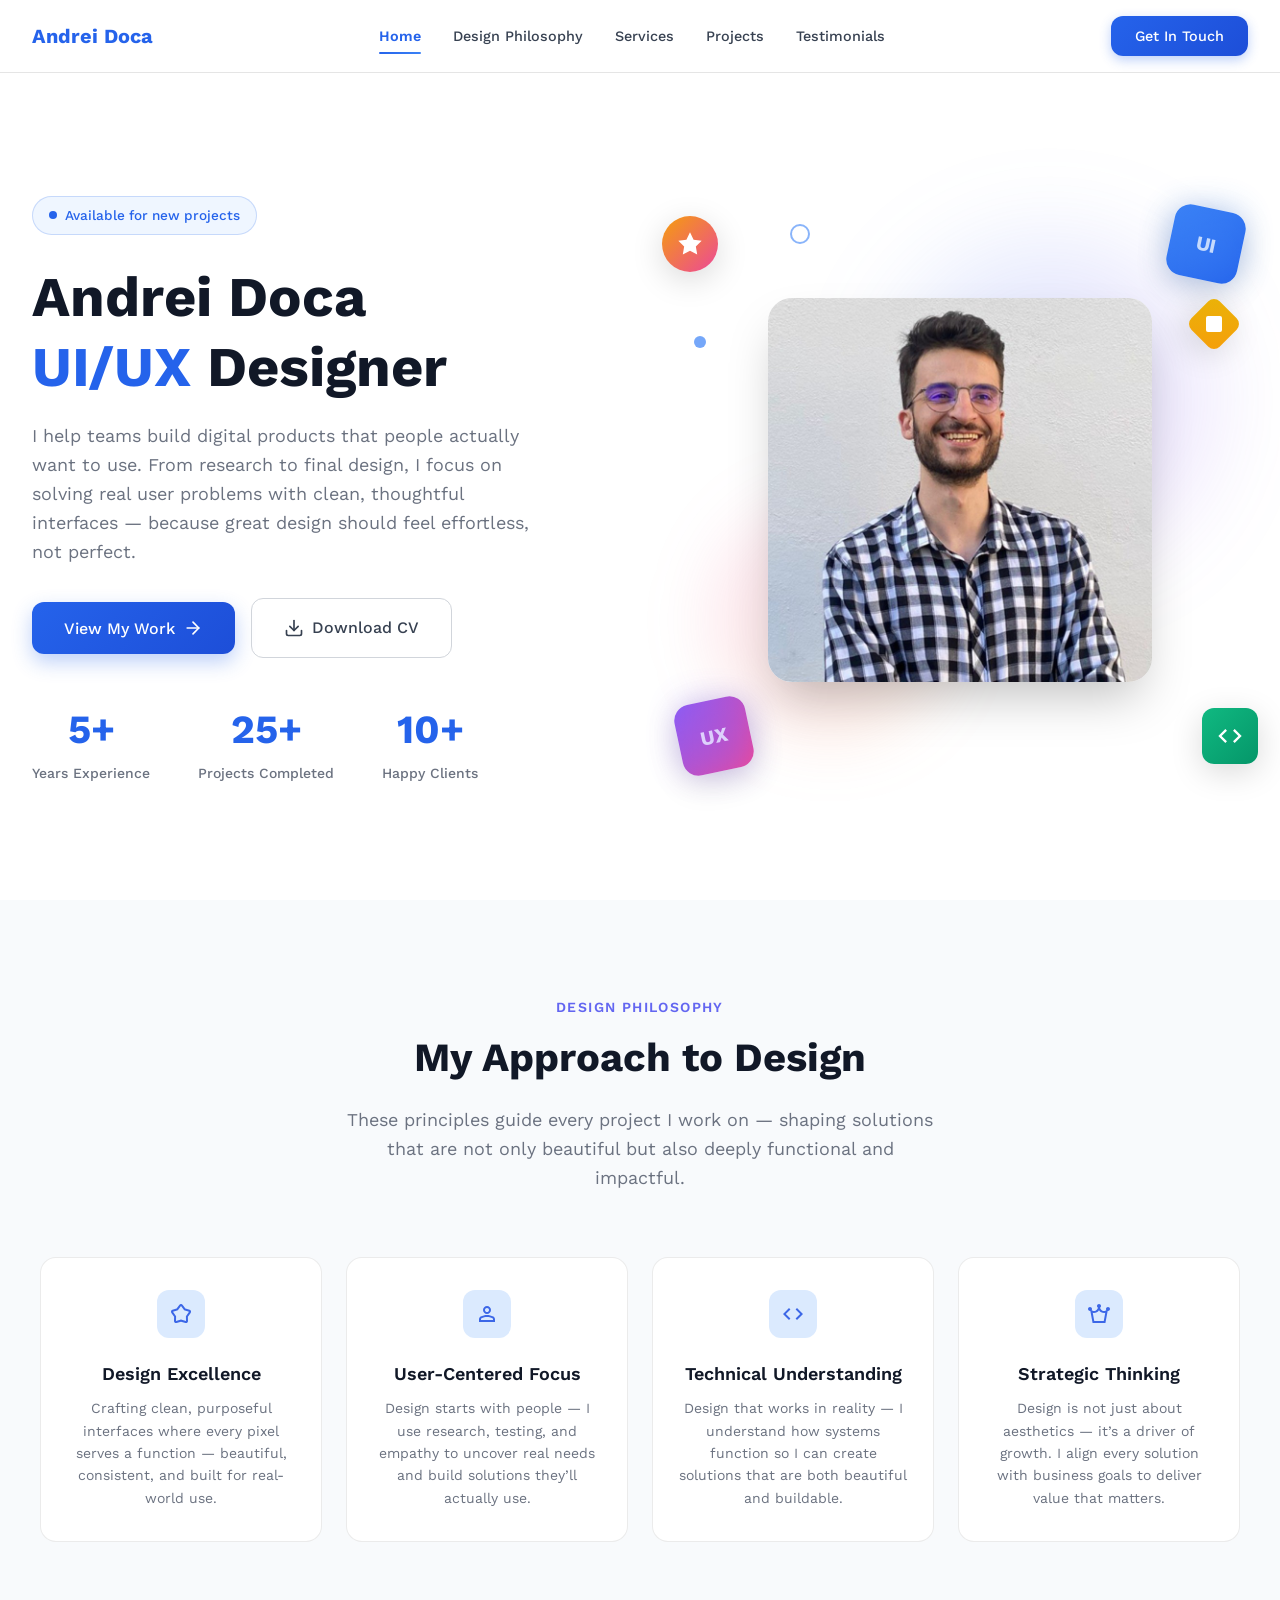
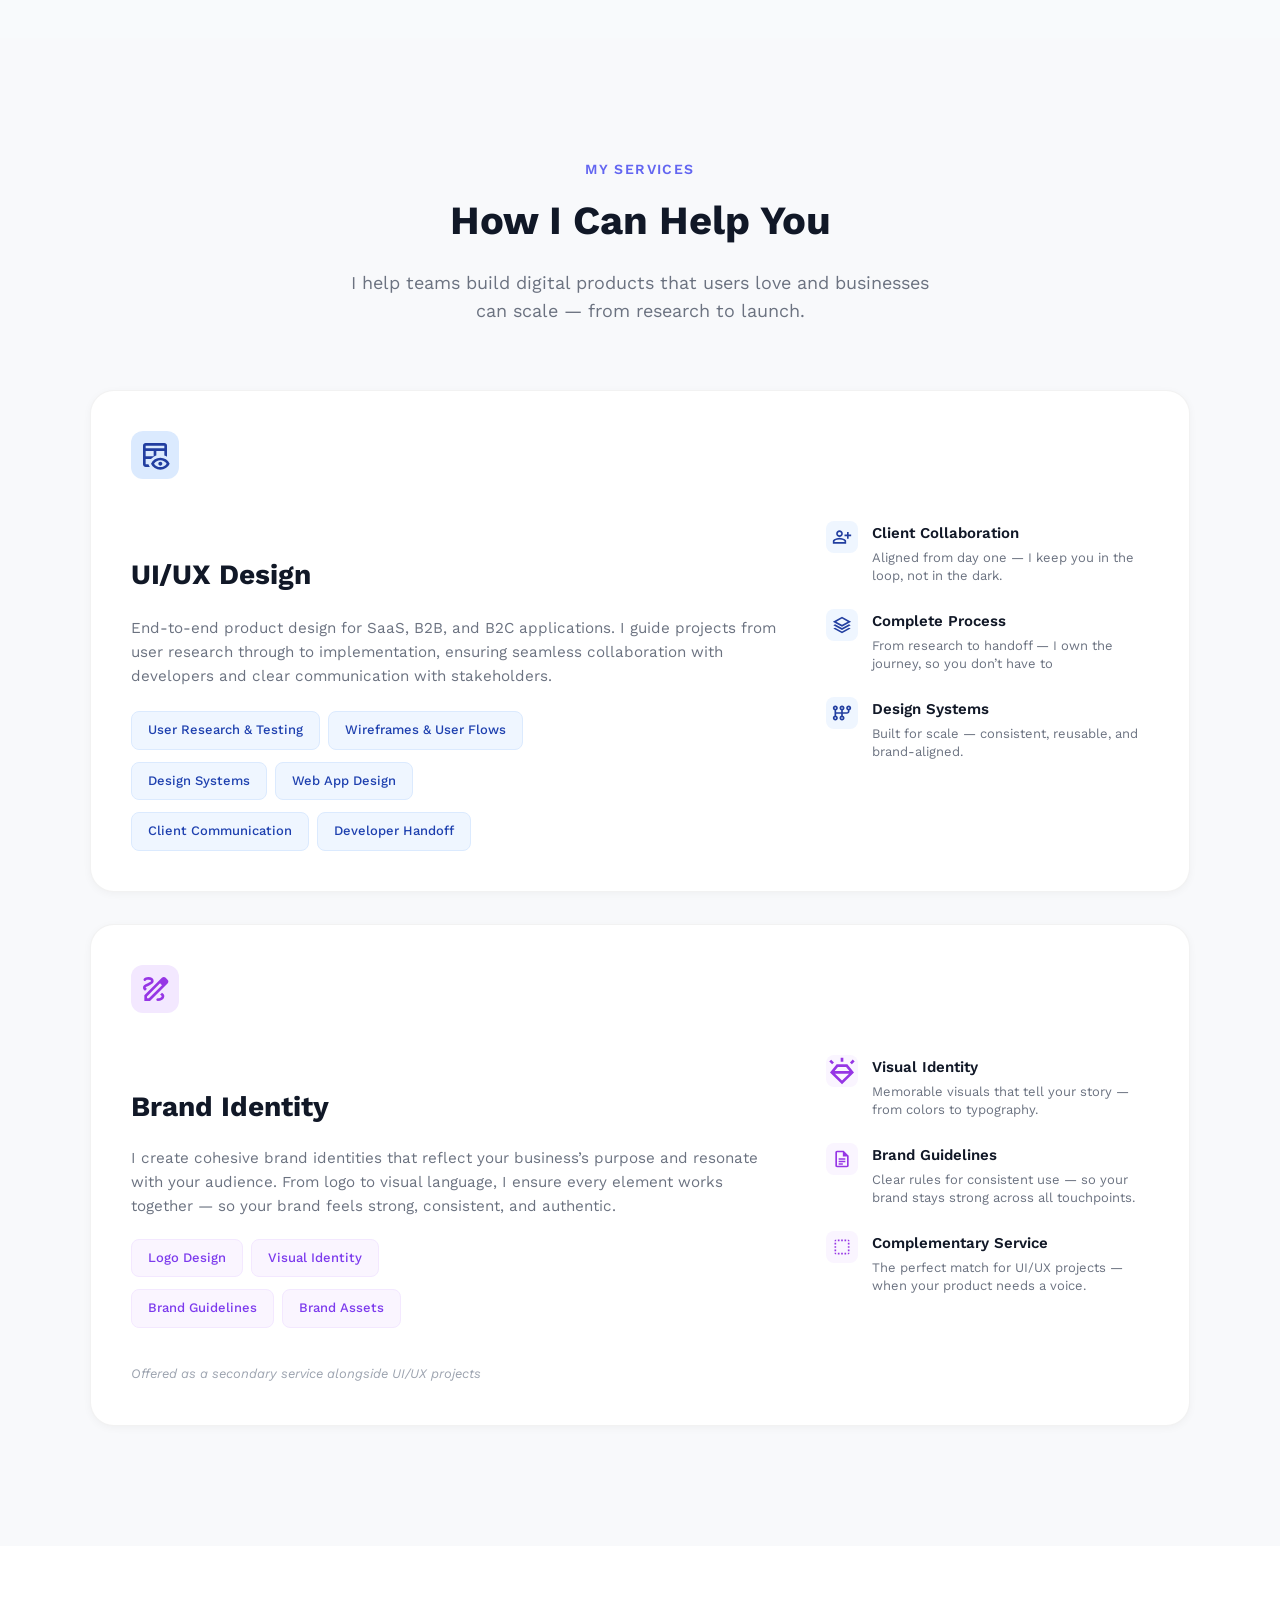
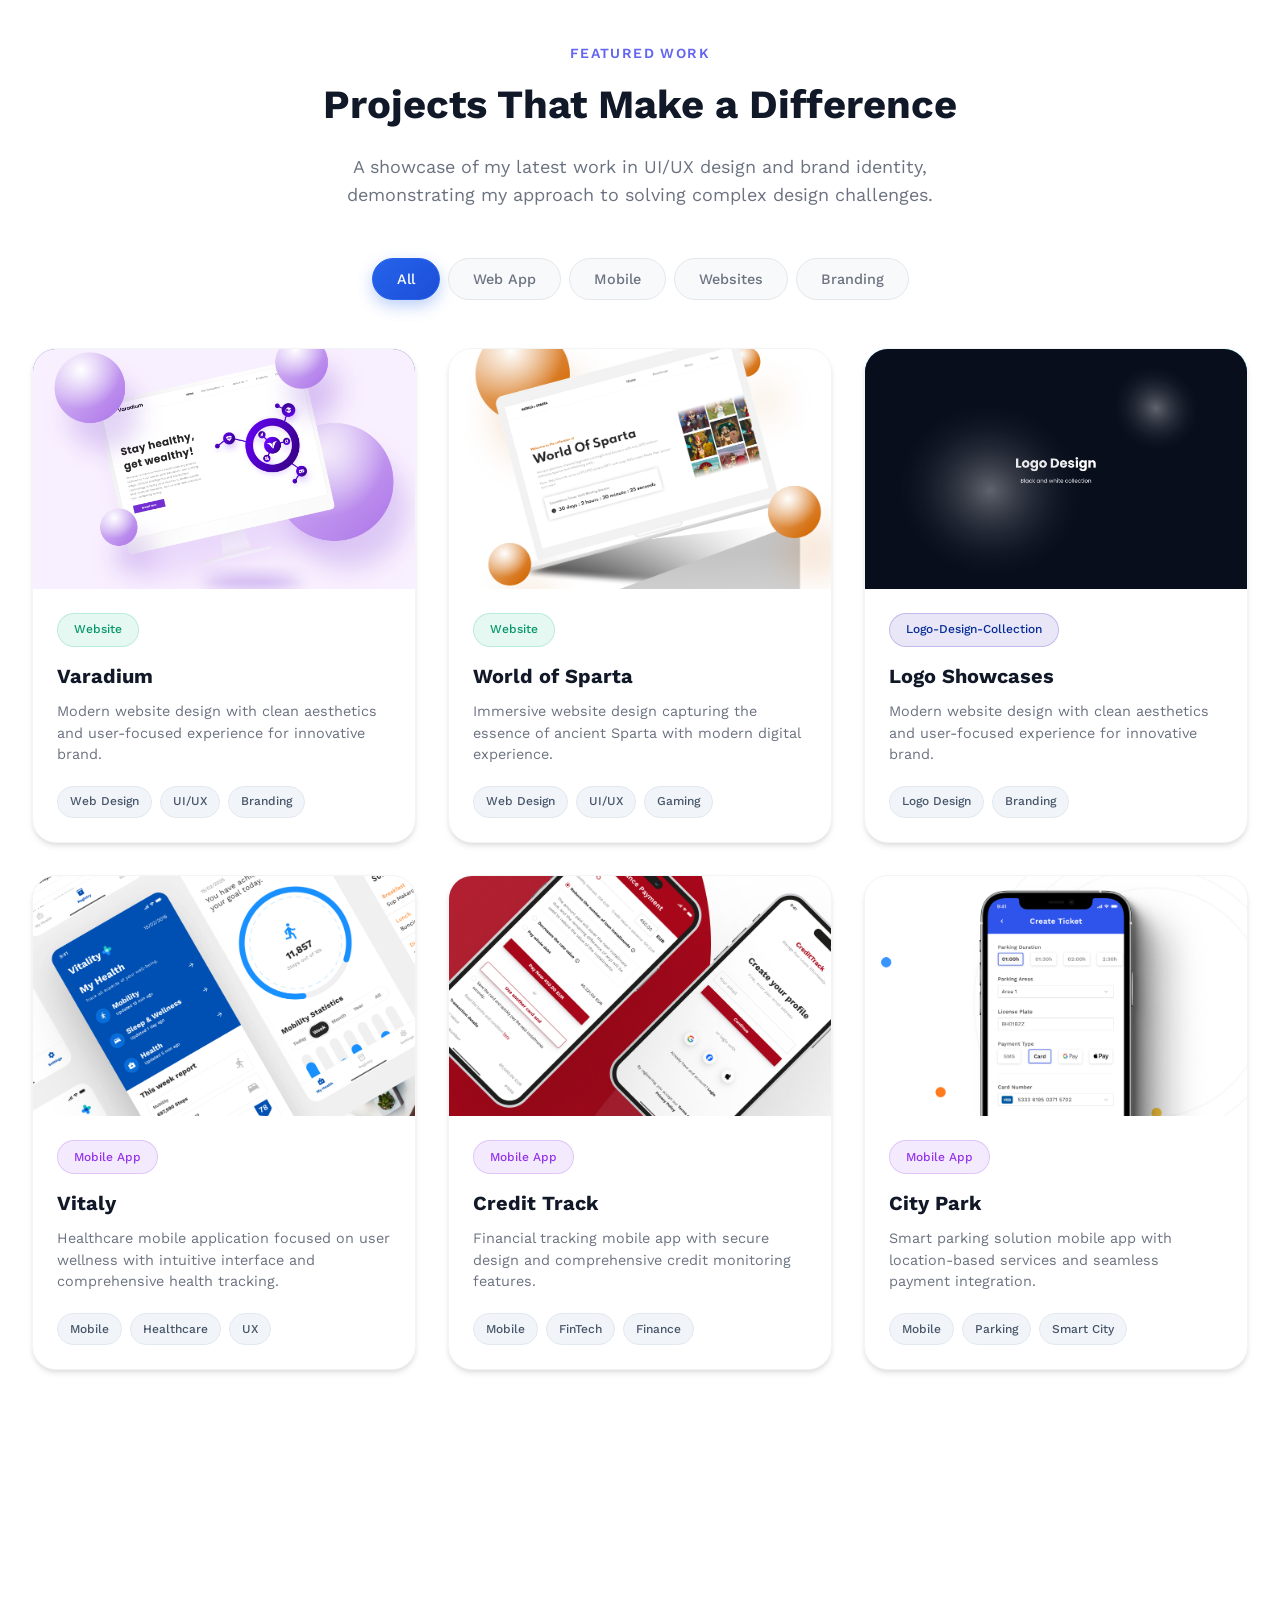
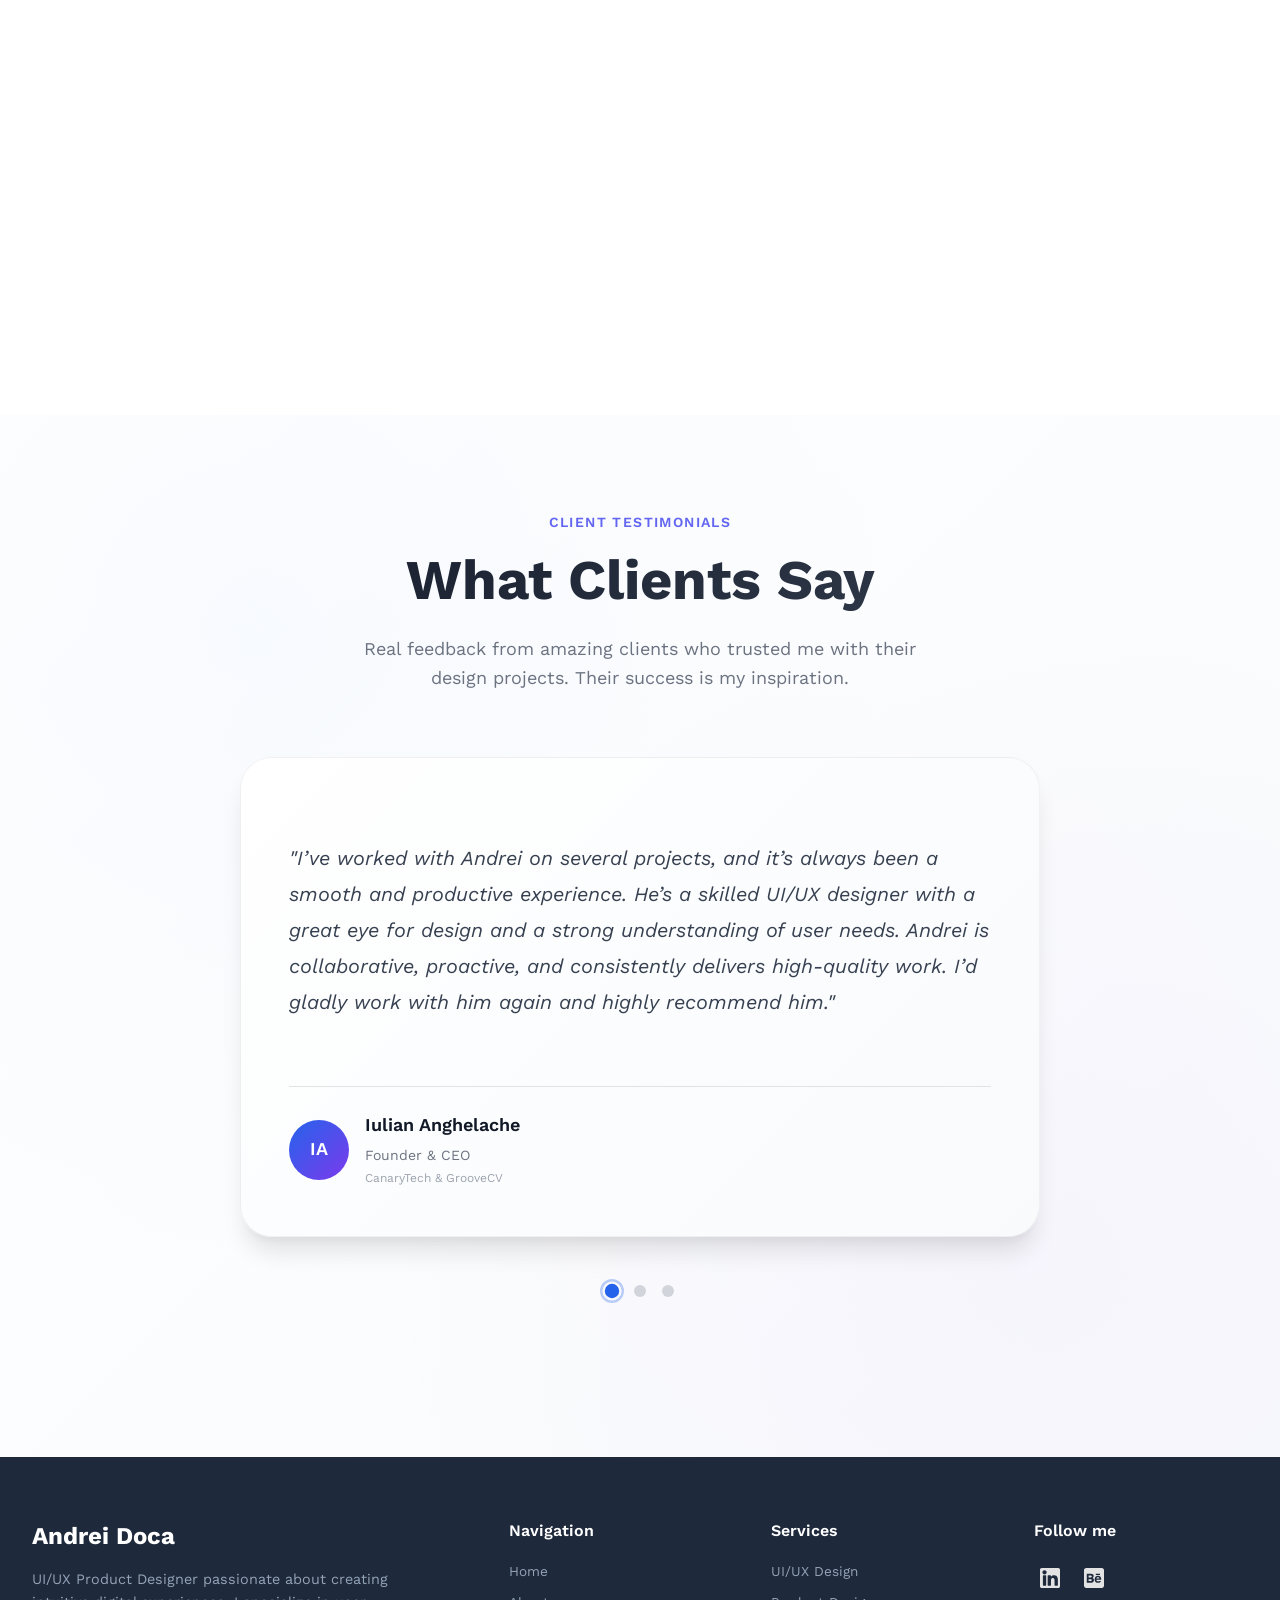
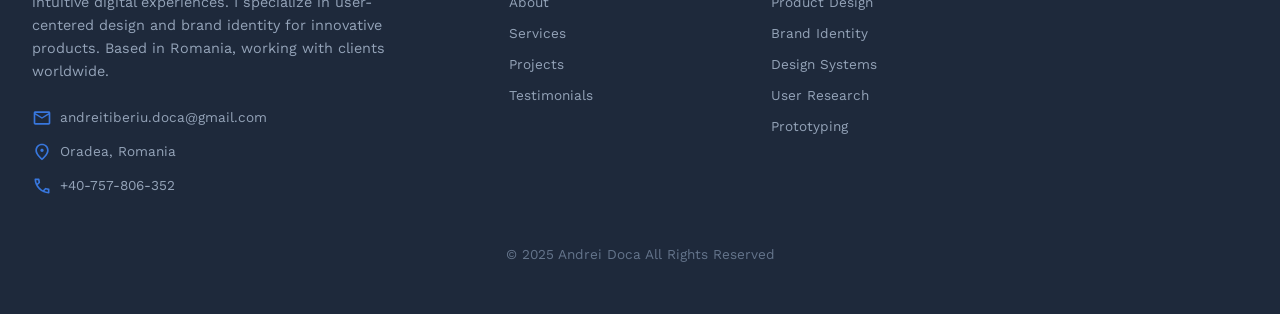
==== commit ab8dd72c: "schimbare cv ca si detalii" ====
--- a/index.html
+++ b/index.html
@@ -340,7 +340,6 @@
                             <div class="service-icon blue-icon">
                                <img src="./assets/Icons Services/table_eye_24dp_E3E3E3_FILL0_wght400_GRAD0_opsz24.svg" alt="UI/UX Design" width="32" height="32" />
                             </div>
-                            
                         </div>
 
                         <!-- Title -->
@@ -413,12 +412,11 @@
                             <div class="service-icon purple-icon">
                                 <img src="./assets/Icons Services/draw_24dp_E3E3E3_FILL0_wght400_GRAD0_opsz24.svg" alt="Brand Identity" width="32" height="32" />
                             </div>
-                            
                         </div>
 
                         <!-- Title -->
                         <h3 class="service-title">Brand Identity</h3>
-
+                        
                         <!-- Description -->
                         <p class="service-description">
                            I create cohesive brand identities that reflect your business’s purpose and resonate with your audience. From logo to visual language, I ensure every element works together — so your brand feels strong, consistent, and authentic. 
@@ -444,7 +442,7 @@
                     <div class="card-right">
                         <div class="additional-service">
                             <div class="service-icon-small purple-icon-small">
-                                <img src="./assets/Icons Services/diamond_shine_24dp_E3E3E3_FILL0_wght400_GRAD0_opsz24.svg" alt="Visual Identity" width="20" height="20" />
+                                <img src="./assets/Icons Services/diamond_shine_24dp_E3E3E3_FILL0_wght400_GRAD0_opsz24.svg" alt="Visual Identity" width="32" height="32" />
                             </div>
                             <div class="service-info">
                                 <h4>Visual Identity</h4>
--- a/css/services.css
+++ b/css/services.css
@@ -29,7 +29,7 @@
     font-size: 2.5rem;
     font-weight: 700;
     color: #111827;
-    margin-bottom: 1.5rem;
+    
     line-height: 1.2;
 }
 
@@ -146,7 +146,7 @@
     display: flex;
     align-items: center;
     gap: 1rem;
-    margin-bottom: 1.5rem;
+   
 }
 
 /* Service Icons */
@@ -207,7 +207,7 @@
     font-size: 1.75rem;
     font-weight: 700;
     color: #111827;
-    margin-bottom: 1rem;
+    
     line-height: 1.3;
 }
 
@@ -215,7 +215,7 @@
     color: #6b7280;
     font-size: 0.95rem;
     line-height: 1.6;
-    margin-bottom: 1.5rem;
+  
 }
 
 /* Feature Tags */
@@ -223,7 +223,7 @@
     display: flex;
     flex-direction: column;
     gap: 0.75rem;
-    margin-bottom: 1.5rem;
+    
 }
 
 .tag-row {
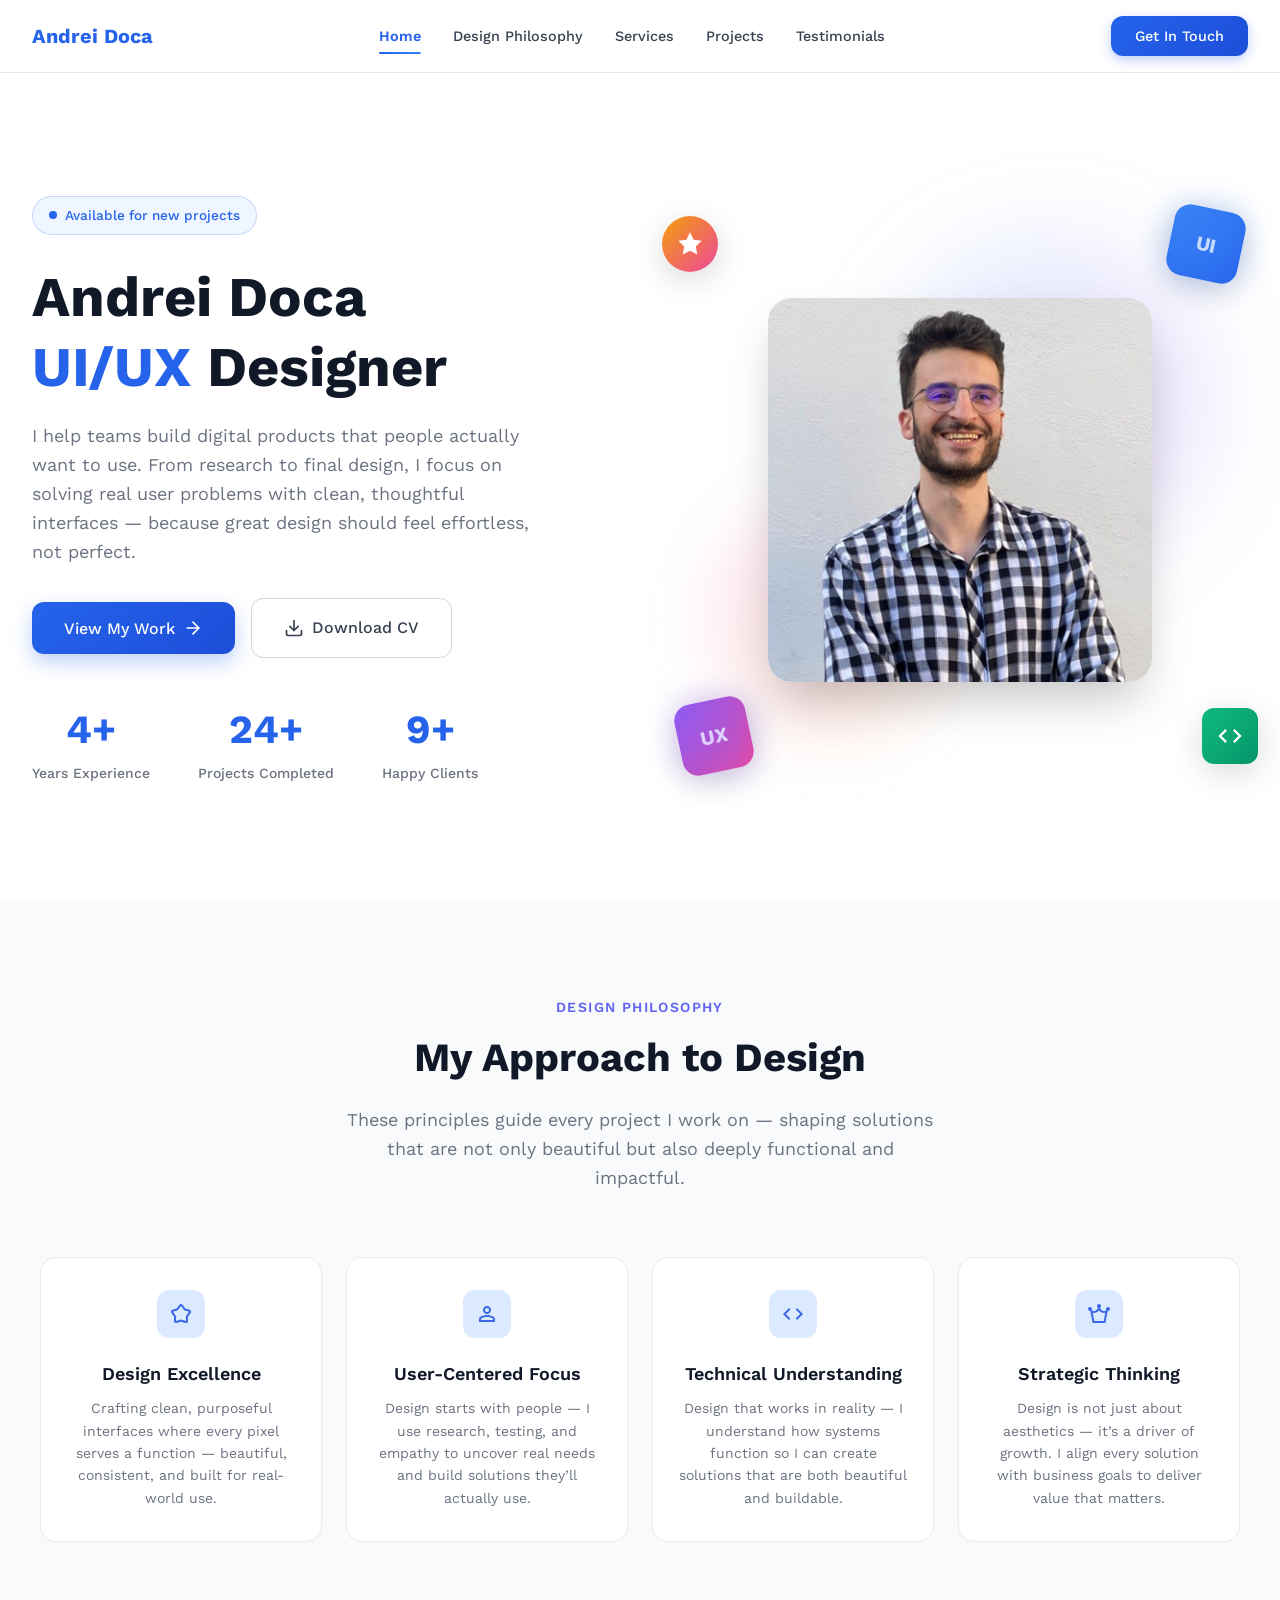
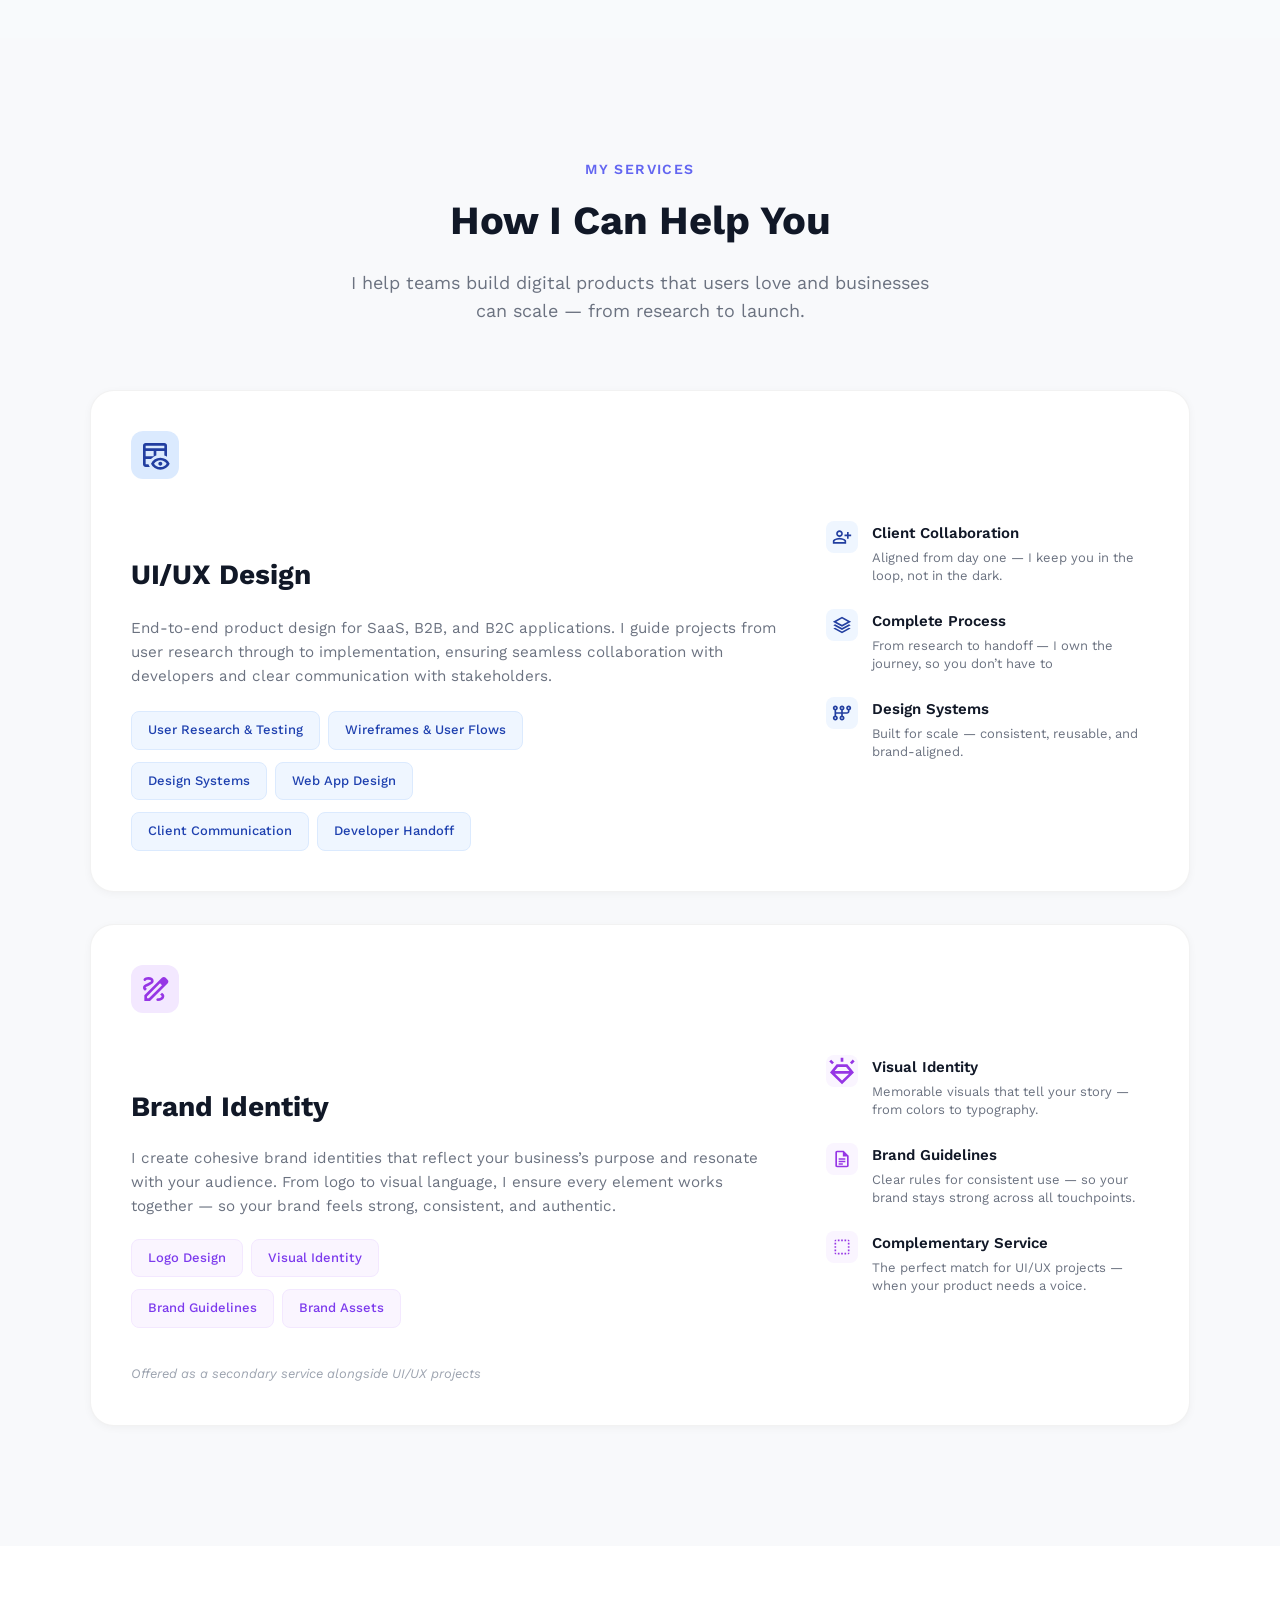
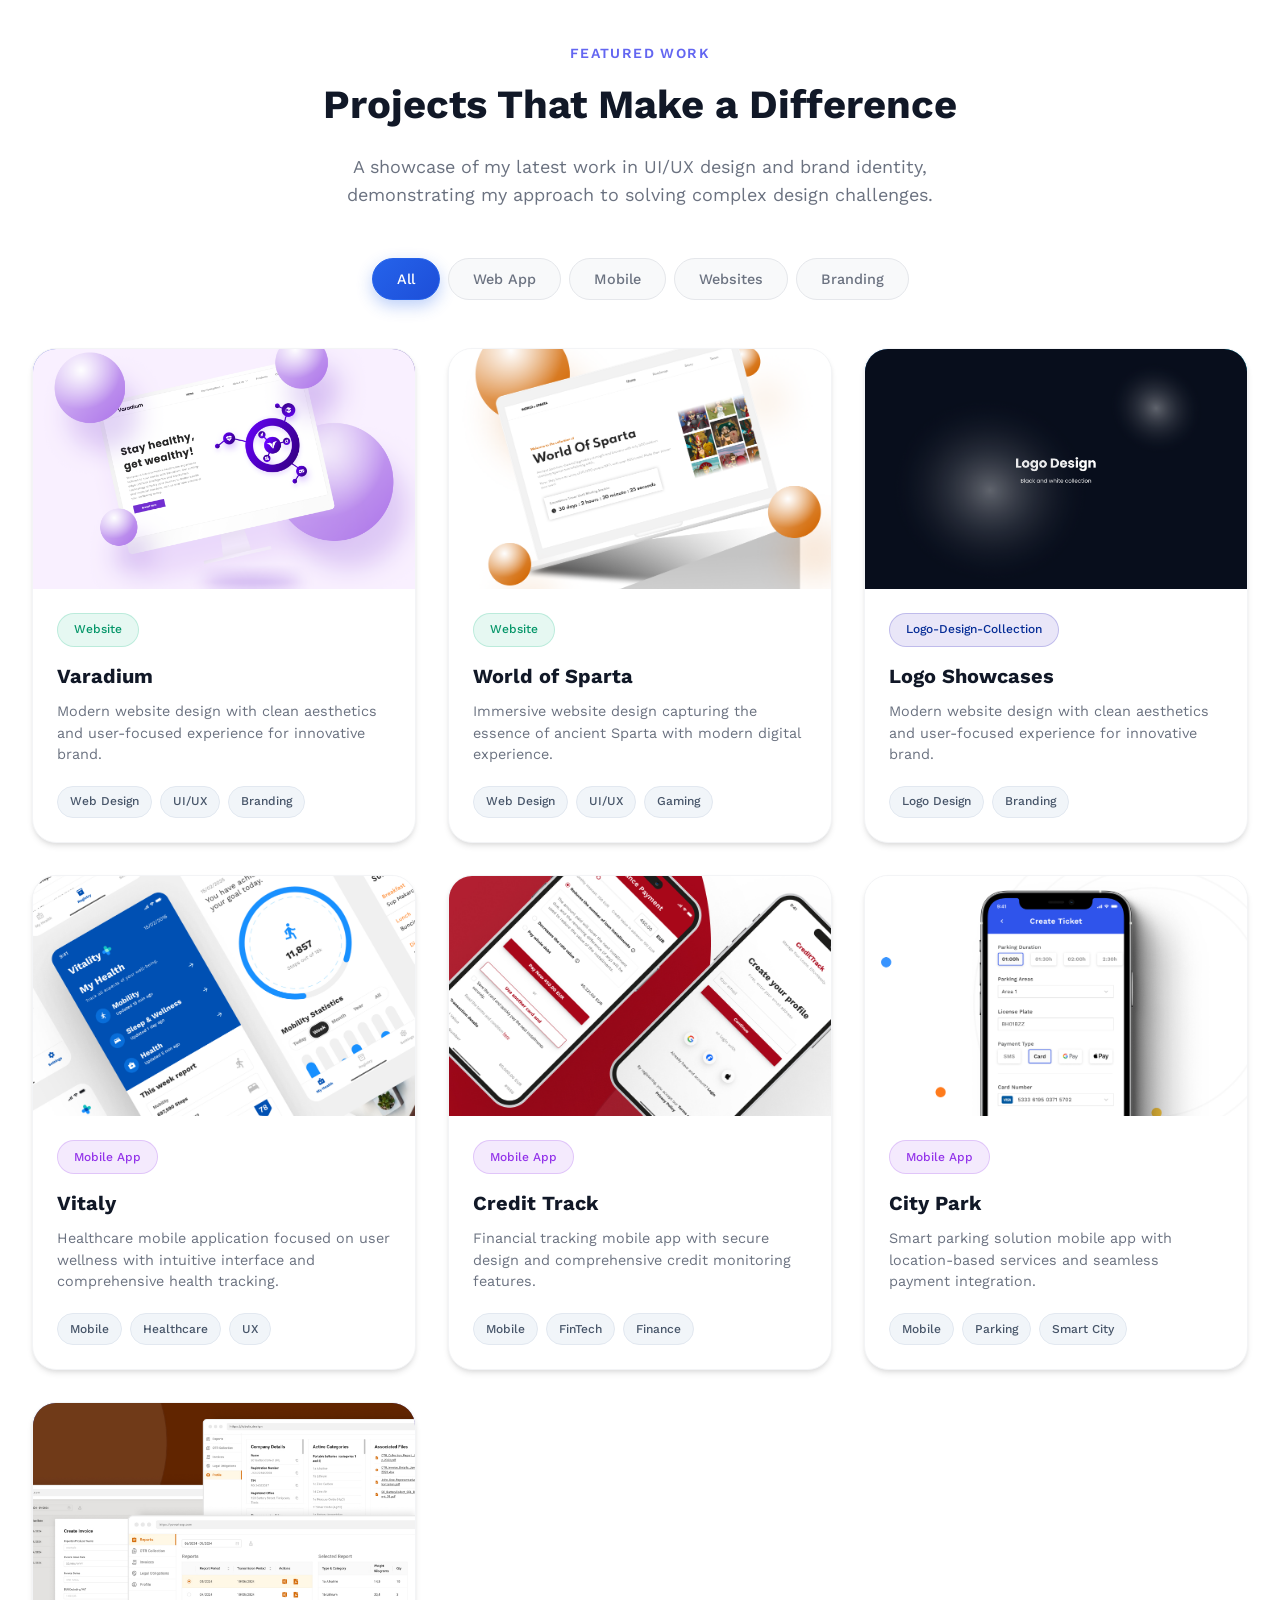
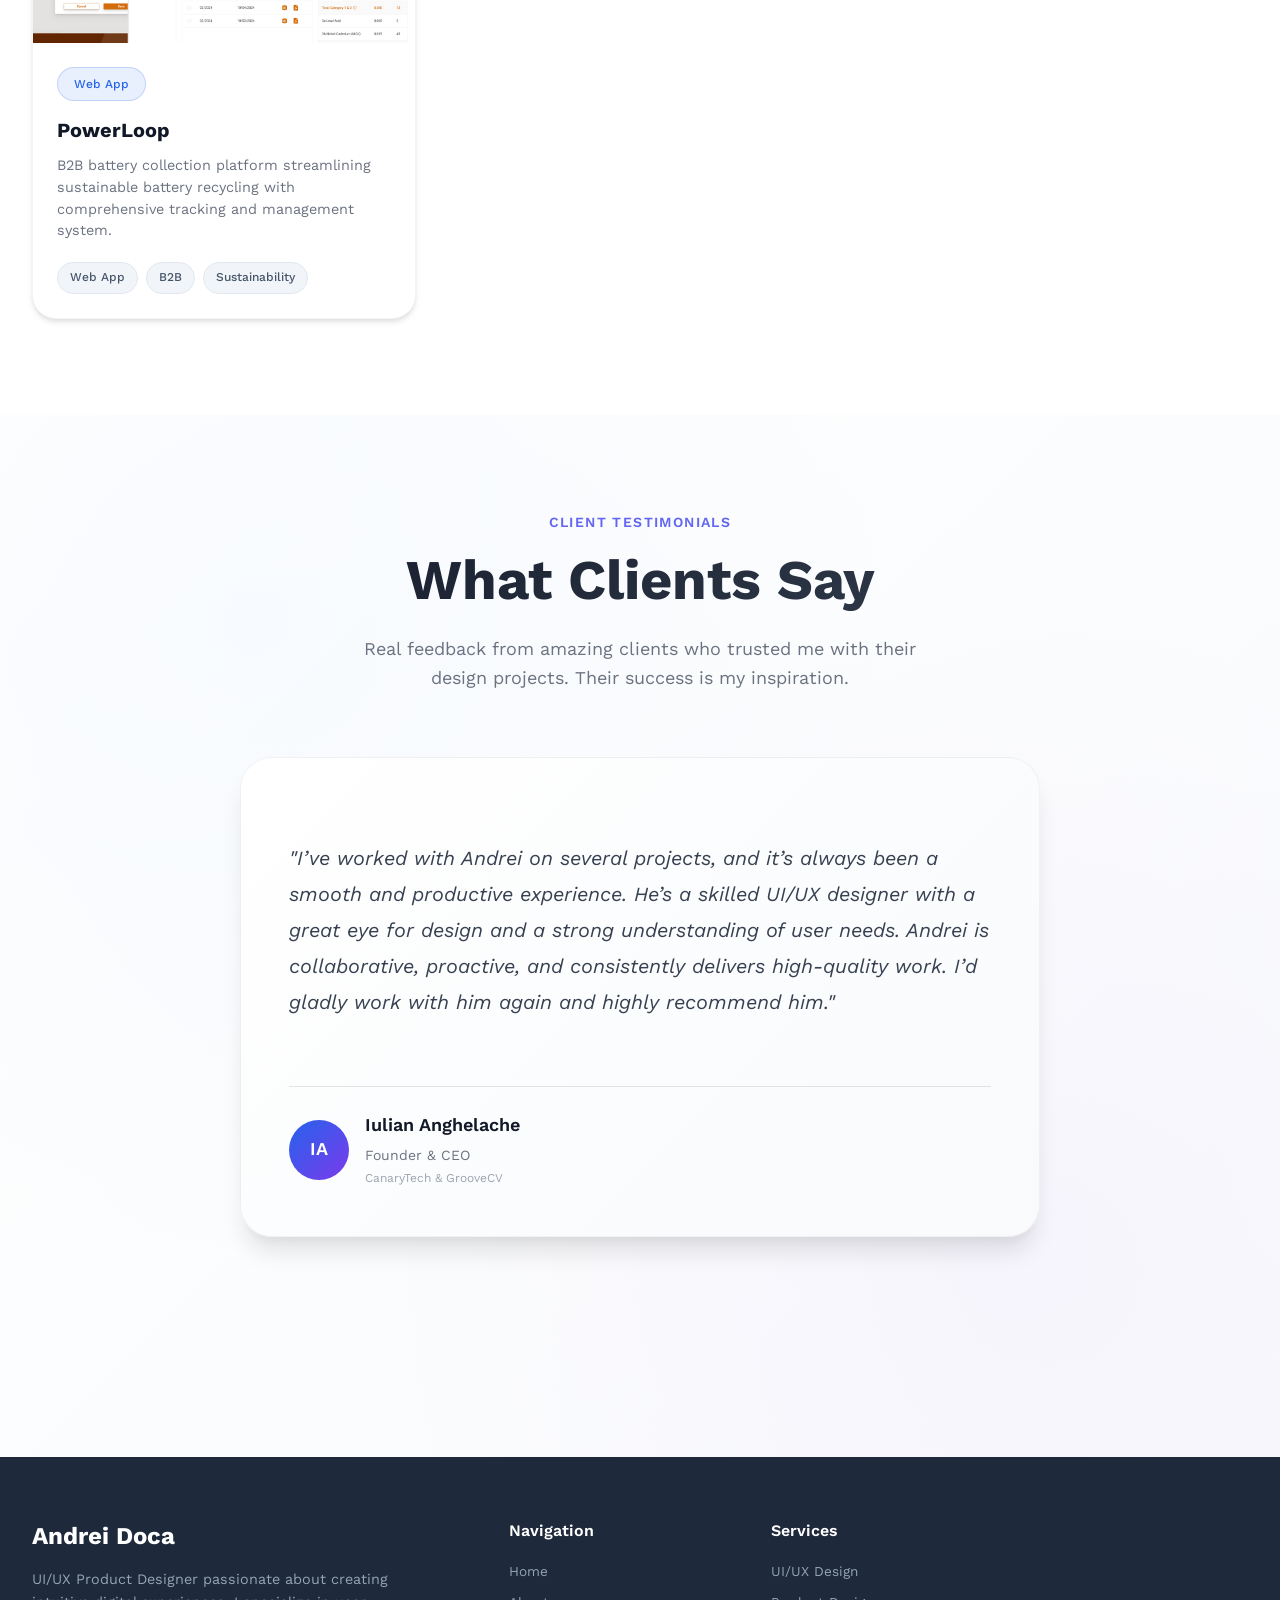
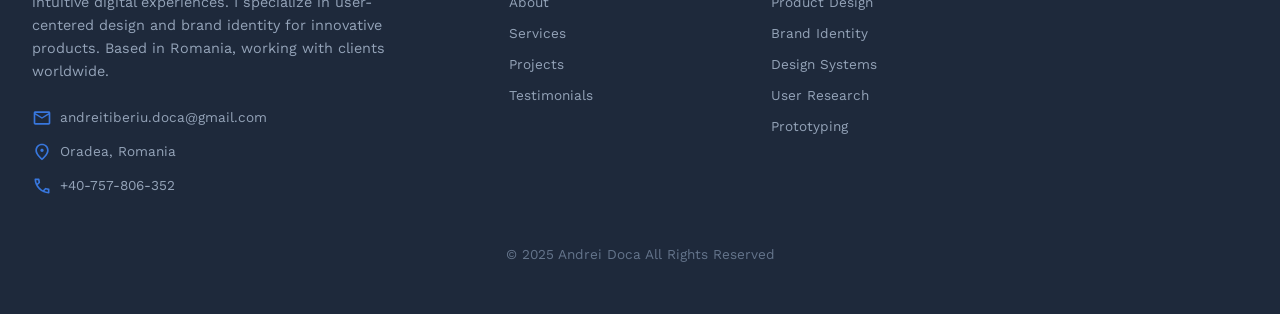
==== commit 5083f270: "modificare cv cale" ====
--- a/index.html
+++ b/index.html
@@ -130,7 +130,7 @@
                     </svg>
                 </button>
                 
-                <a href="./images/Andrei_Doca_CV.pdf" download="Andrei_Doca_CV.pdf" class="btn-secondary" id="download-cv-btn">
+                <a href="./assets/cv/Andrei Doca -  UX UI Designer.pdf" download="Andrei_Doca_CV.pdf" class="btn-secondary" id="download-cv-btn">
                     <svg class="btn-icon" width="20" height="20" viewBox="0 0 24 24" fill="none" stroke="currentColor" stroke-width="2" stroke-linecap="round" stroke-linejoin="round">
                         <path d="M21 15v4a2 2 0 0 1-2 2H5a2 2 0 0 1-2-2v-4"></path>
                         <polyline points="7,10 12,15 17,10"></polyline>
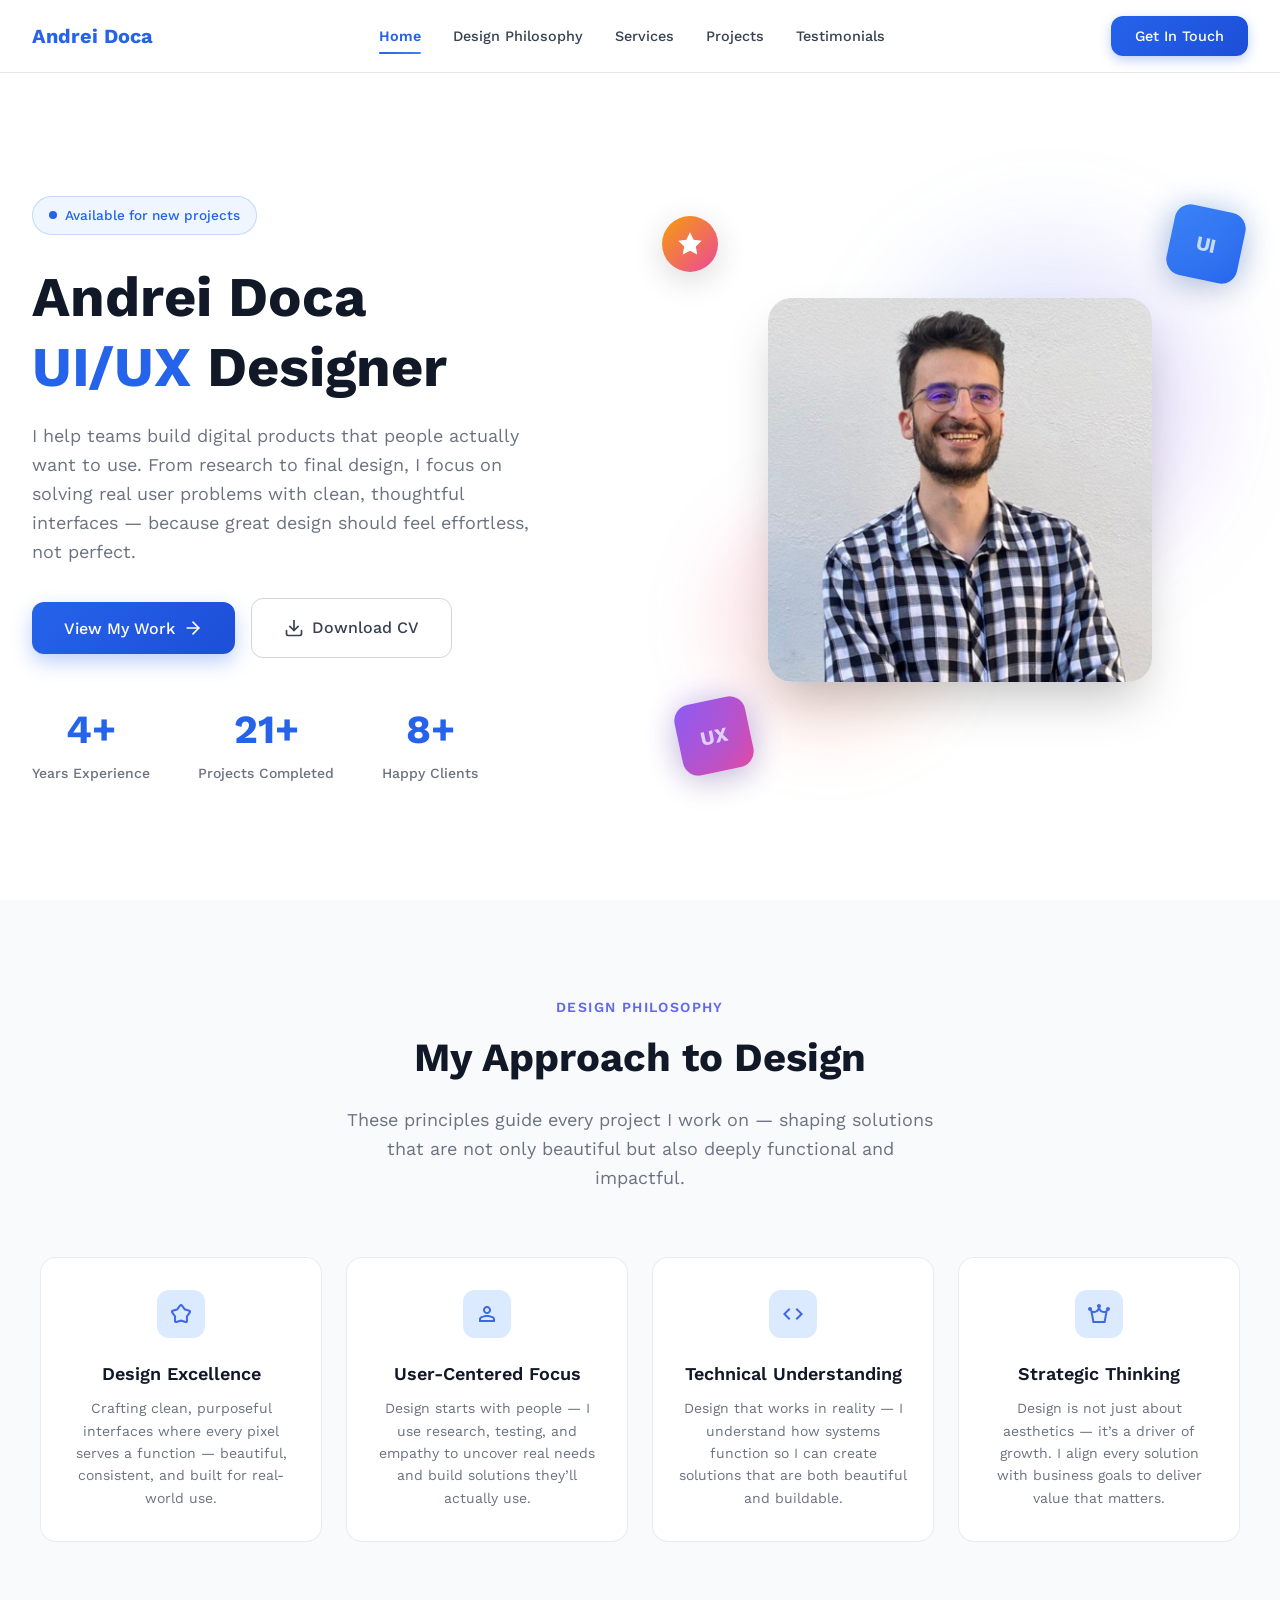
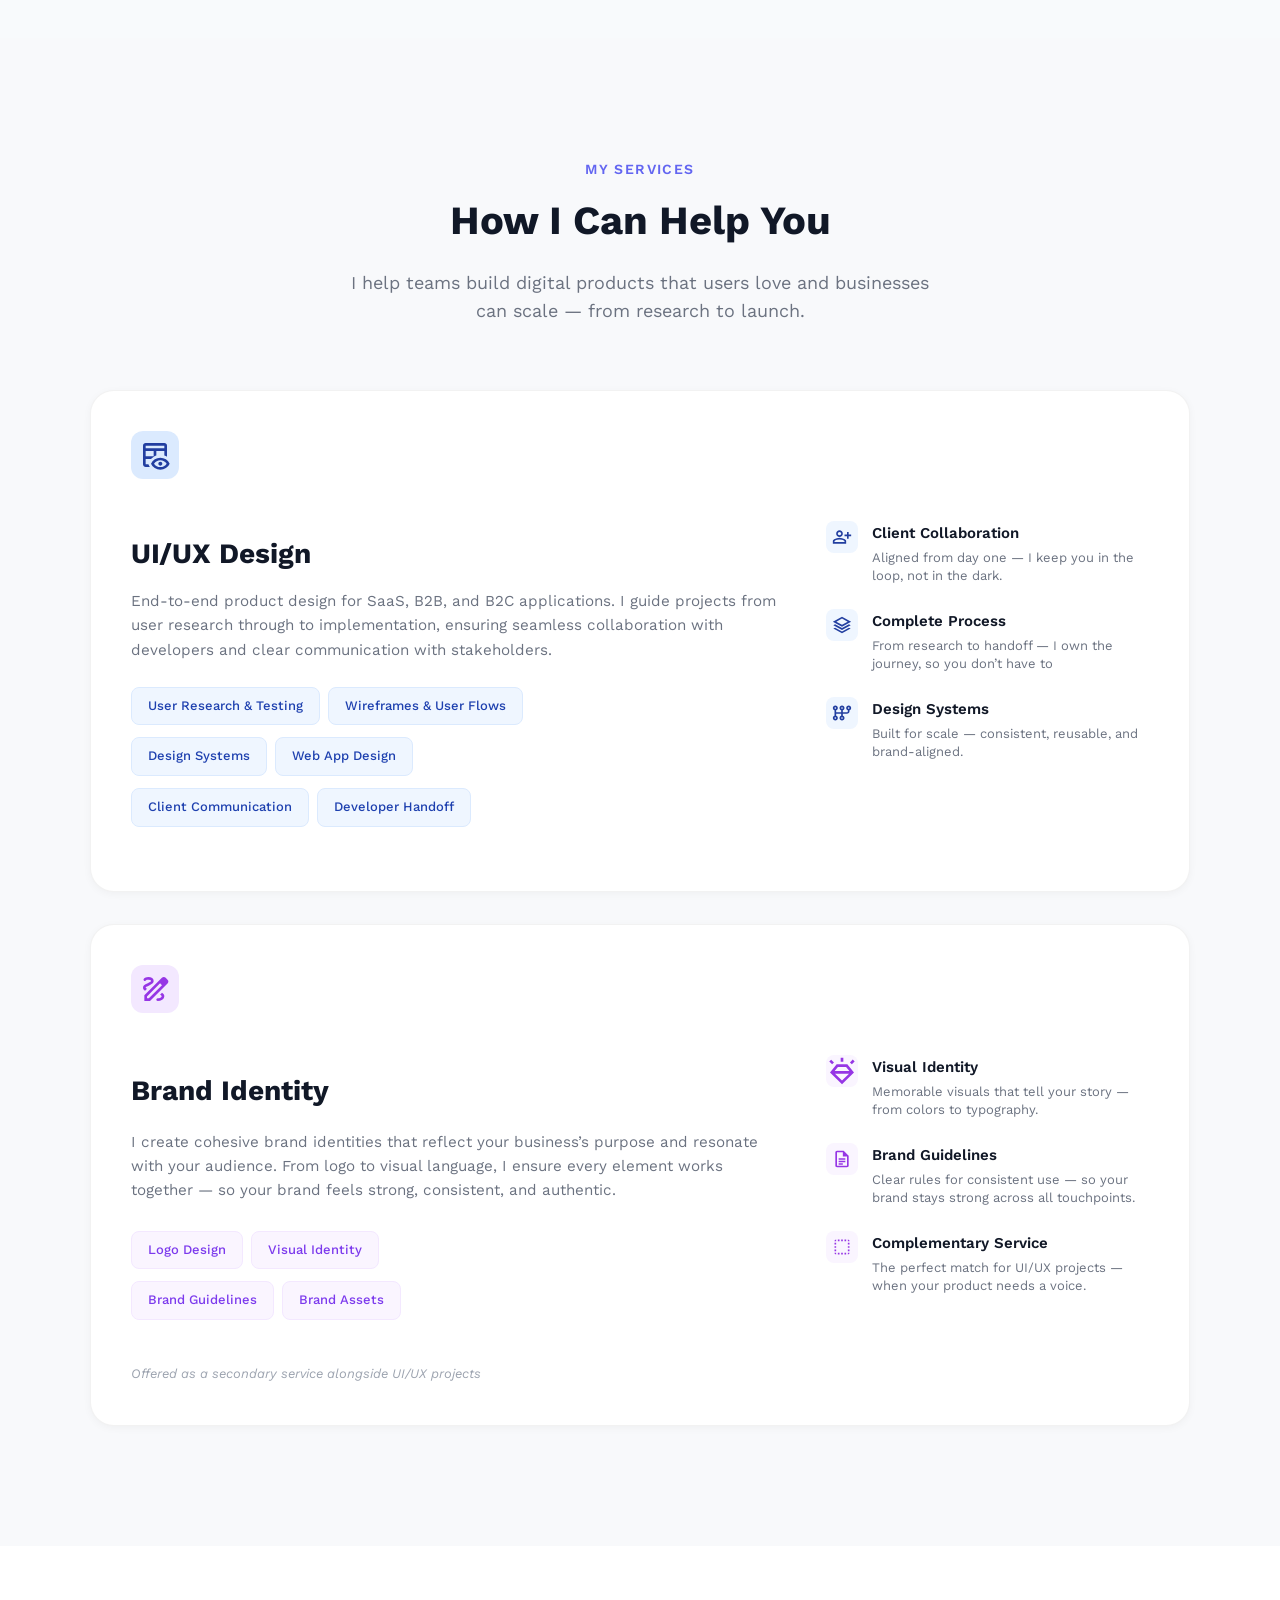
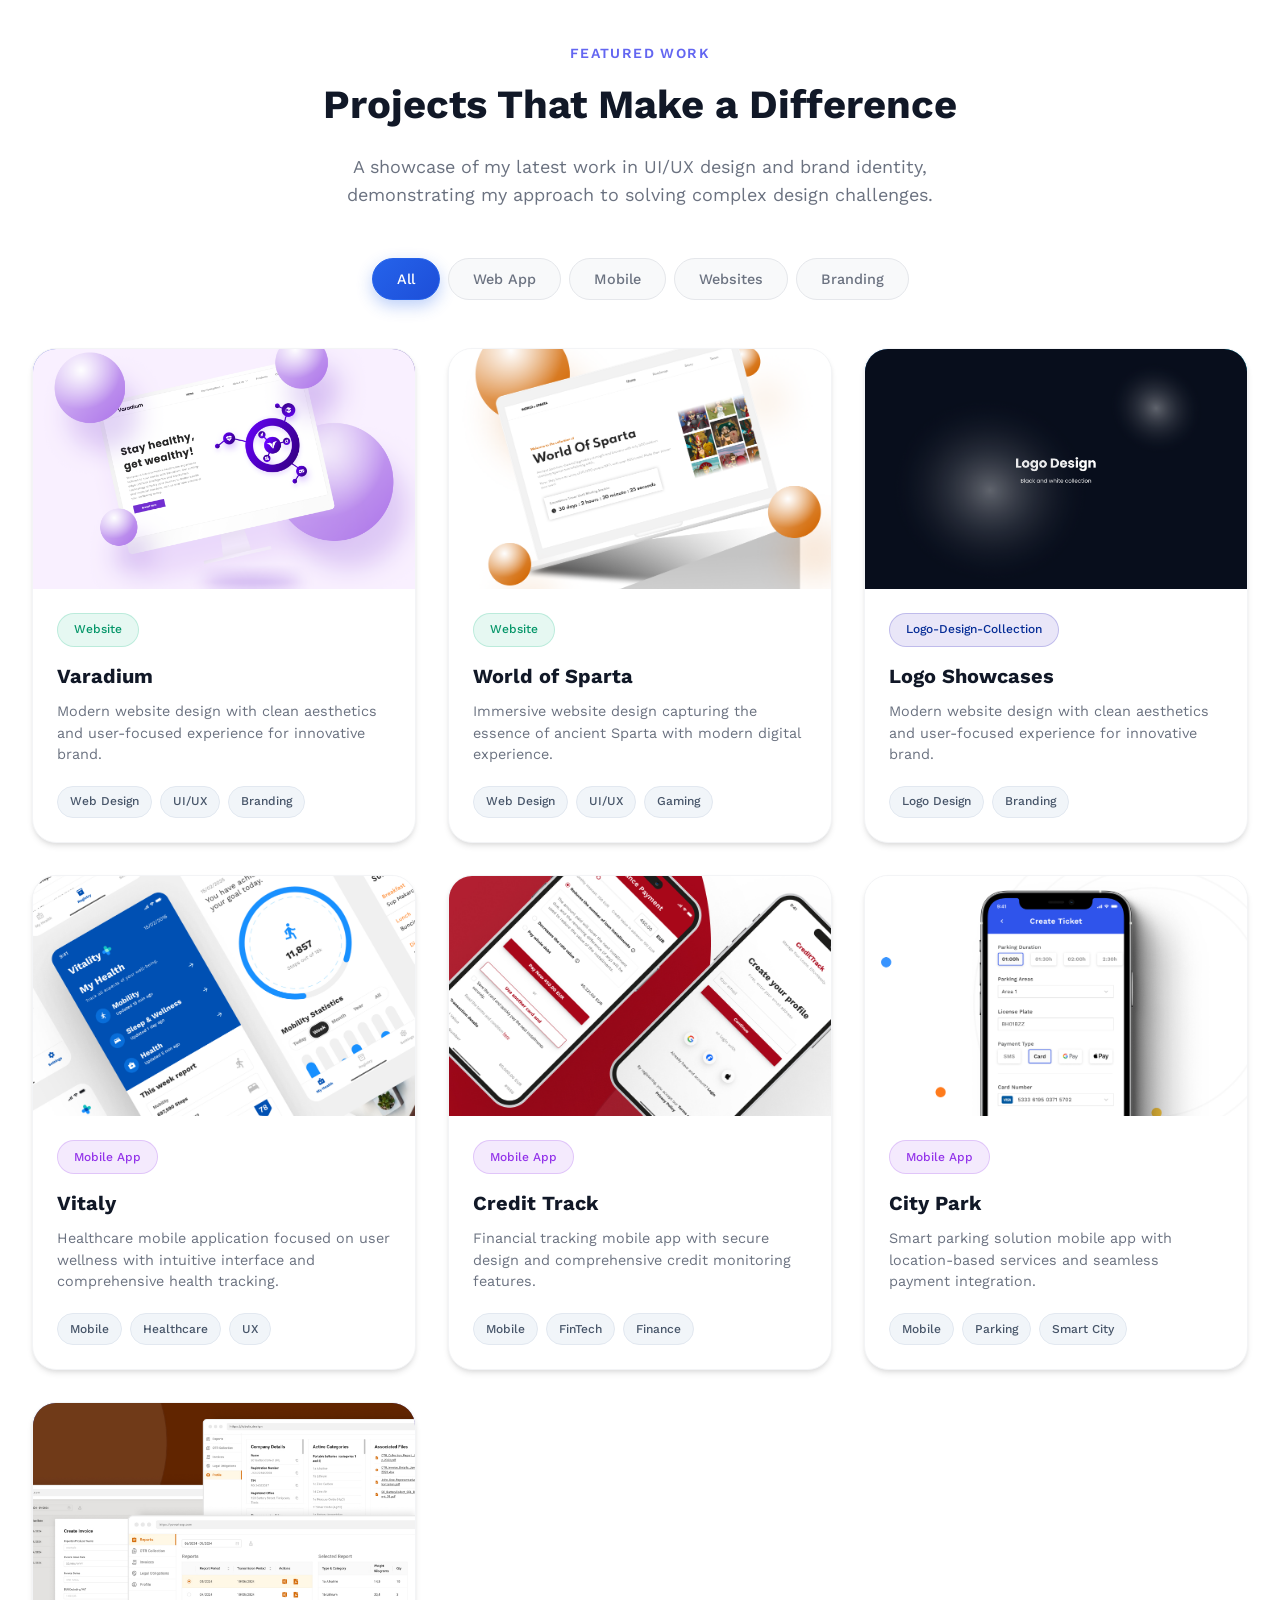
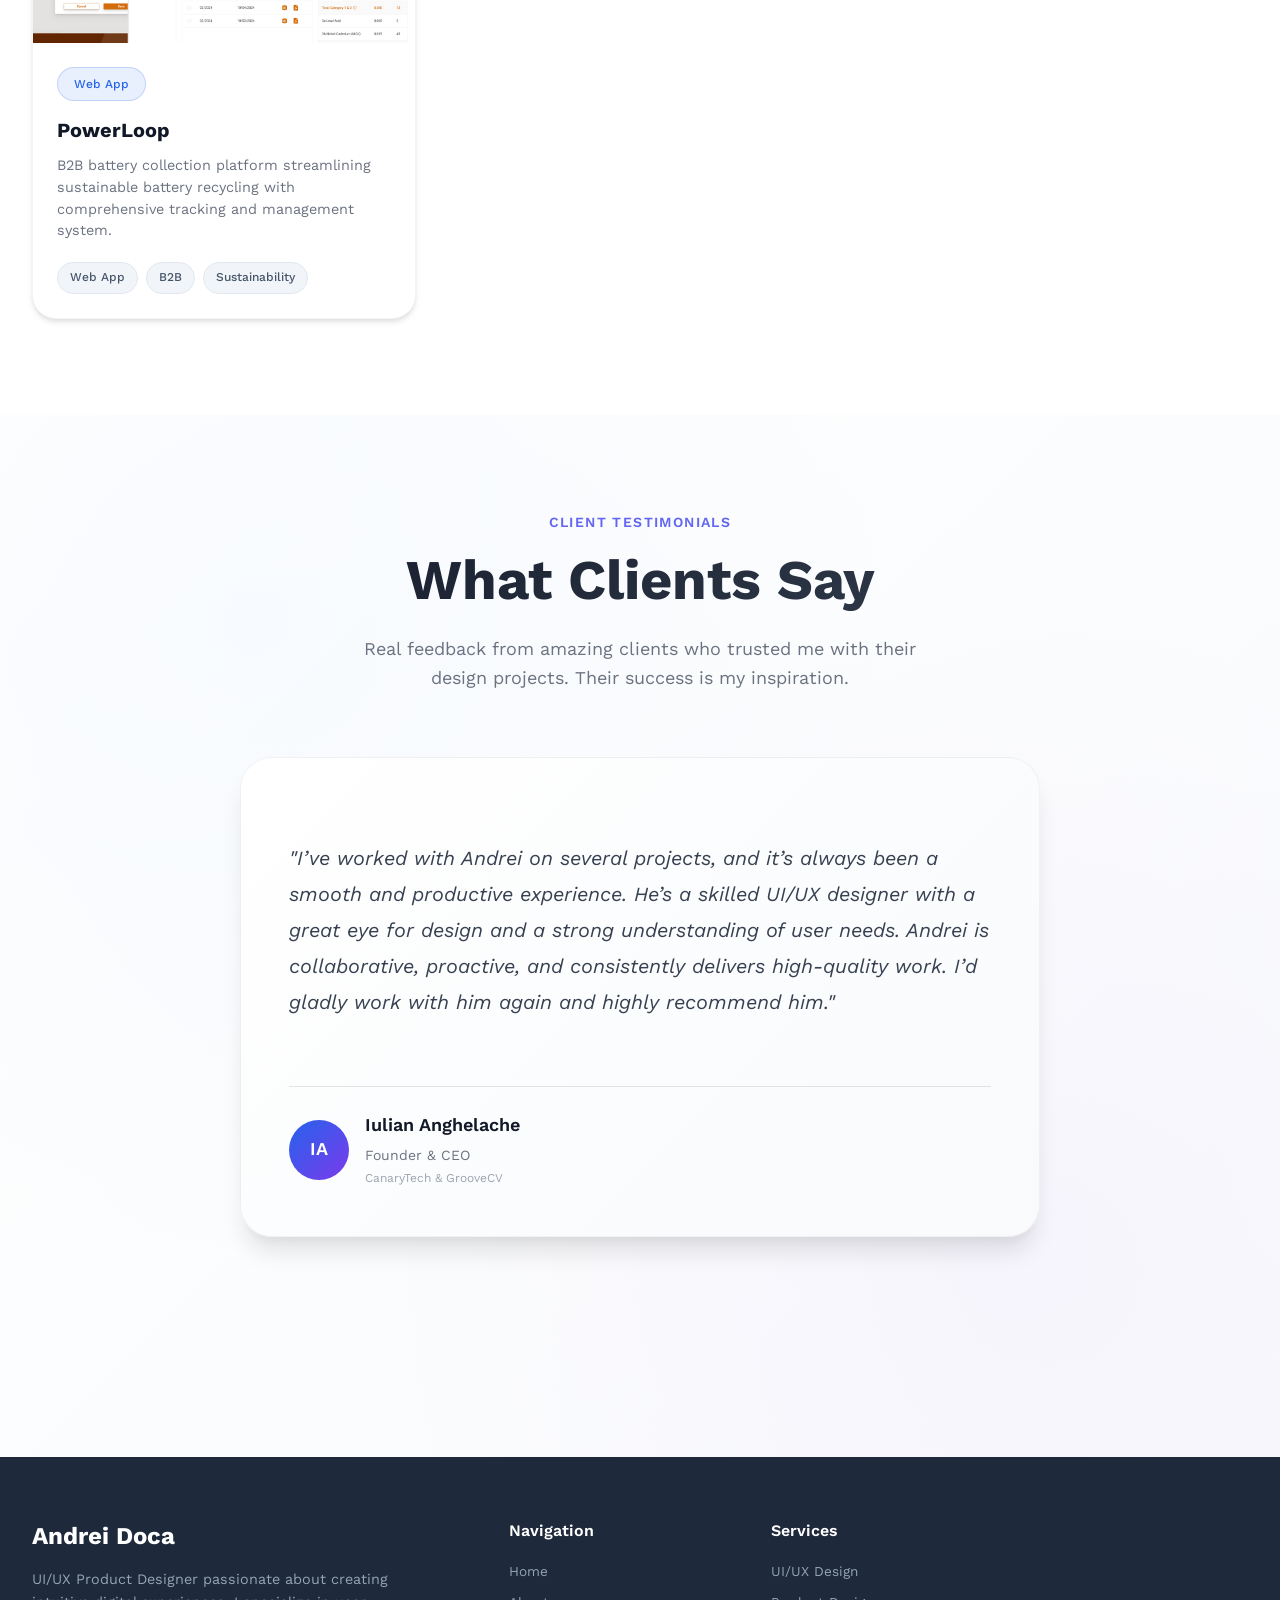
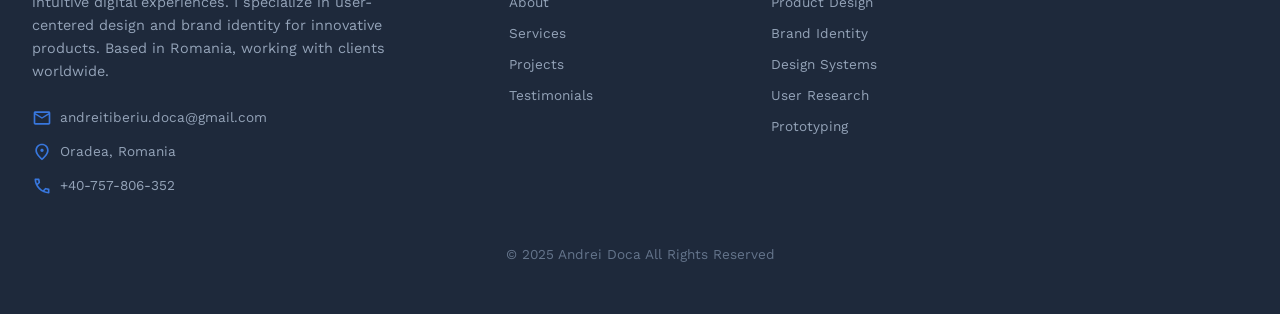
==== commit d2931431: "m" ====
--- a/index.html
+++ b/index.html
@@ -130,7 +130,7 @@
                     </svg>
                 </button>
                 
-                <a href="./assets/cv/Andrei Doca -  UX UI Designer.pdf" download="Andrei_Doca_CV.pdf" class="btn-secondary" id="download-cv-btn">
+                <a href="./assets/cv/Andrei Doca -  UX UI Designer.pdf" download="Andrei Doca -  UX UI Designer.pdf" class="btn-secondary" id="download-cv-btn">
                     <svg class="btn-icon" width="20" height="20" viewBox="0 0 24 24" fill="none" stroke="currentColor" stroke-width="2" stroke-linecap="round" stroke-linejoin="round">
                         <path d="M21 15v4a2 2 0 0 1-2 2H5a2 2 0 0 1-2-2v-4"></path>
                         <polyline points="7,10 12,15 17,10"></polyline>
--- a/css/services.css
+++ b/css/services.css
@@ -29,7 +29,7 @@
     font-size: 2.5rem;
     font-weight: 700;
     color: #111827;
-    
+    margin-bottom: 1.5rem;
     line-height: 1.2;
 }
 
@@ -146,7 +146,7 @@
     display: flex;
     align-items: center;
     gap: 1rem;
-   
+    margin-bottom: 1.5rem;
 }
 
 /* Service Icons */
@@ -207,7 +207,7 @@
     font-size: 1.75rem;
     font-weight: 700;
     color: #111827;
-    
+    margin-bottom: 1rem;
     line-height: 1.3;
 }
 
@@ -215,7 +215,7 @@
     color: #6b7280;
     font-size: 0.95rem;
     line-height: 1.6;
-  
+    margin-bottom: 1.5rem;
 }
 
 /* Feature Tags */
@@ -223,7 +223,7 @@
     display: flex;
     flex-direction: column;
     gap: 0.75rem;
-    
+    margin-bottom: 1.5rem;
 }
 
 .tag-row {
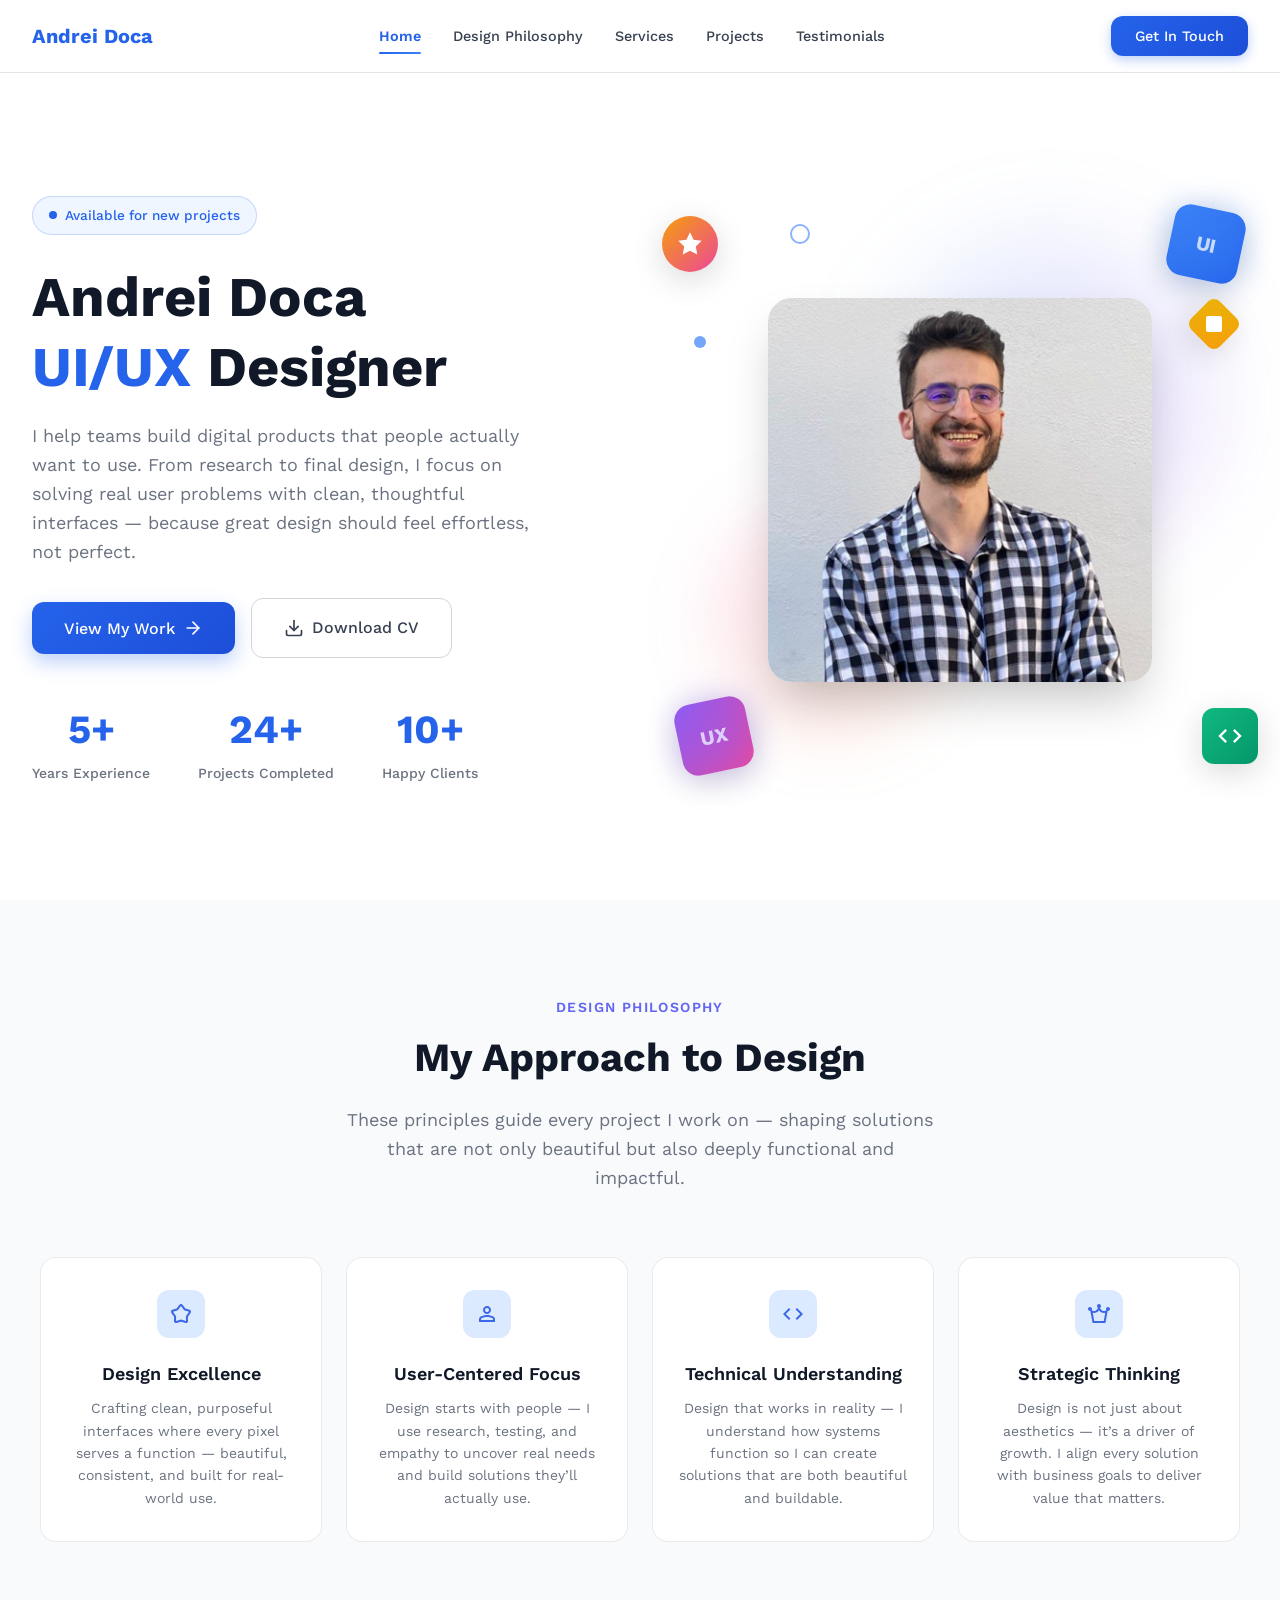
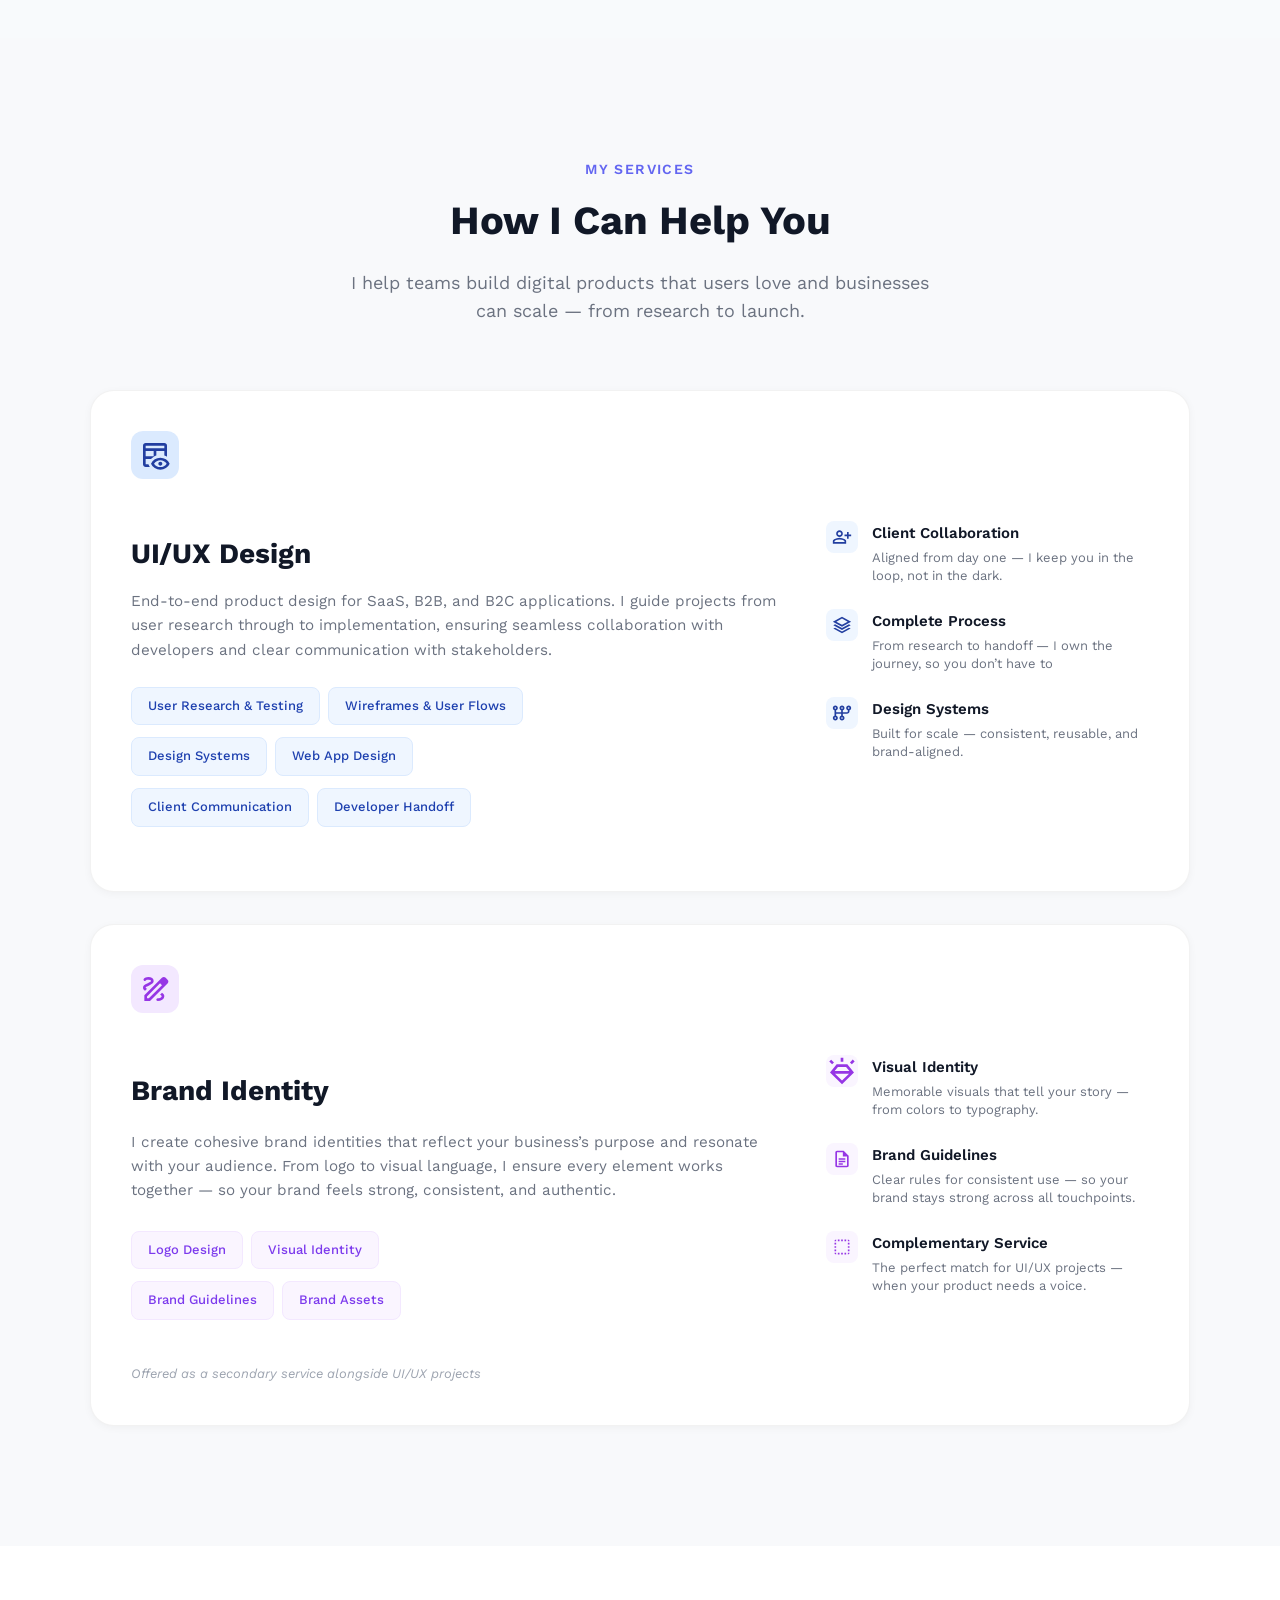
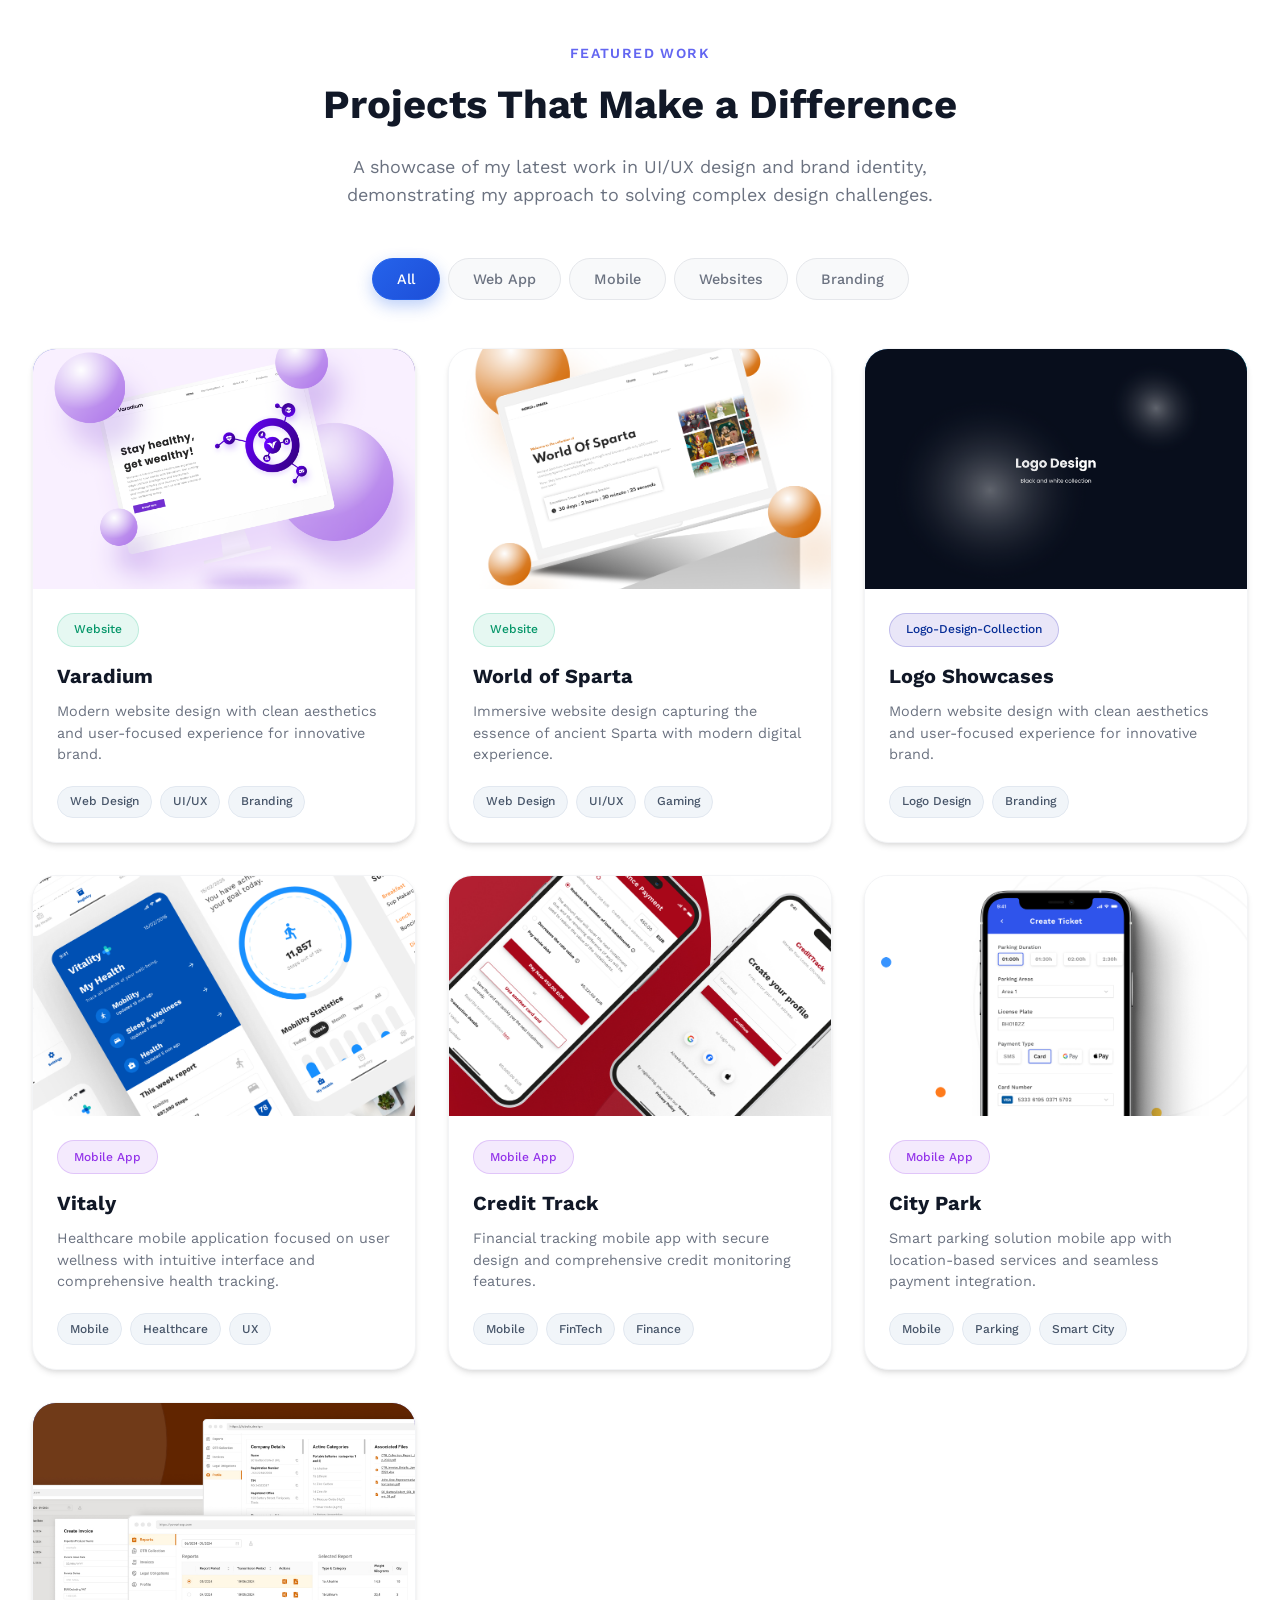
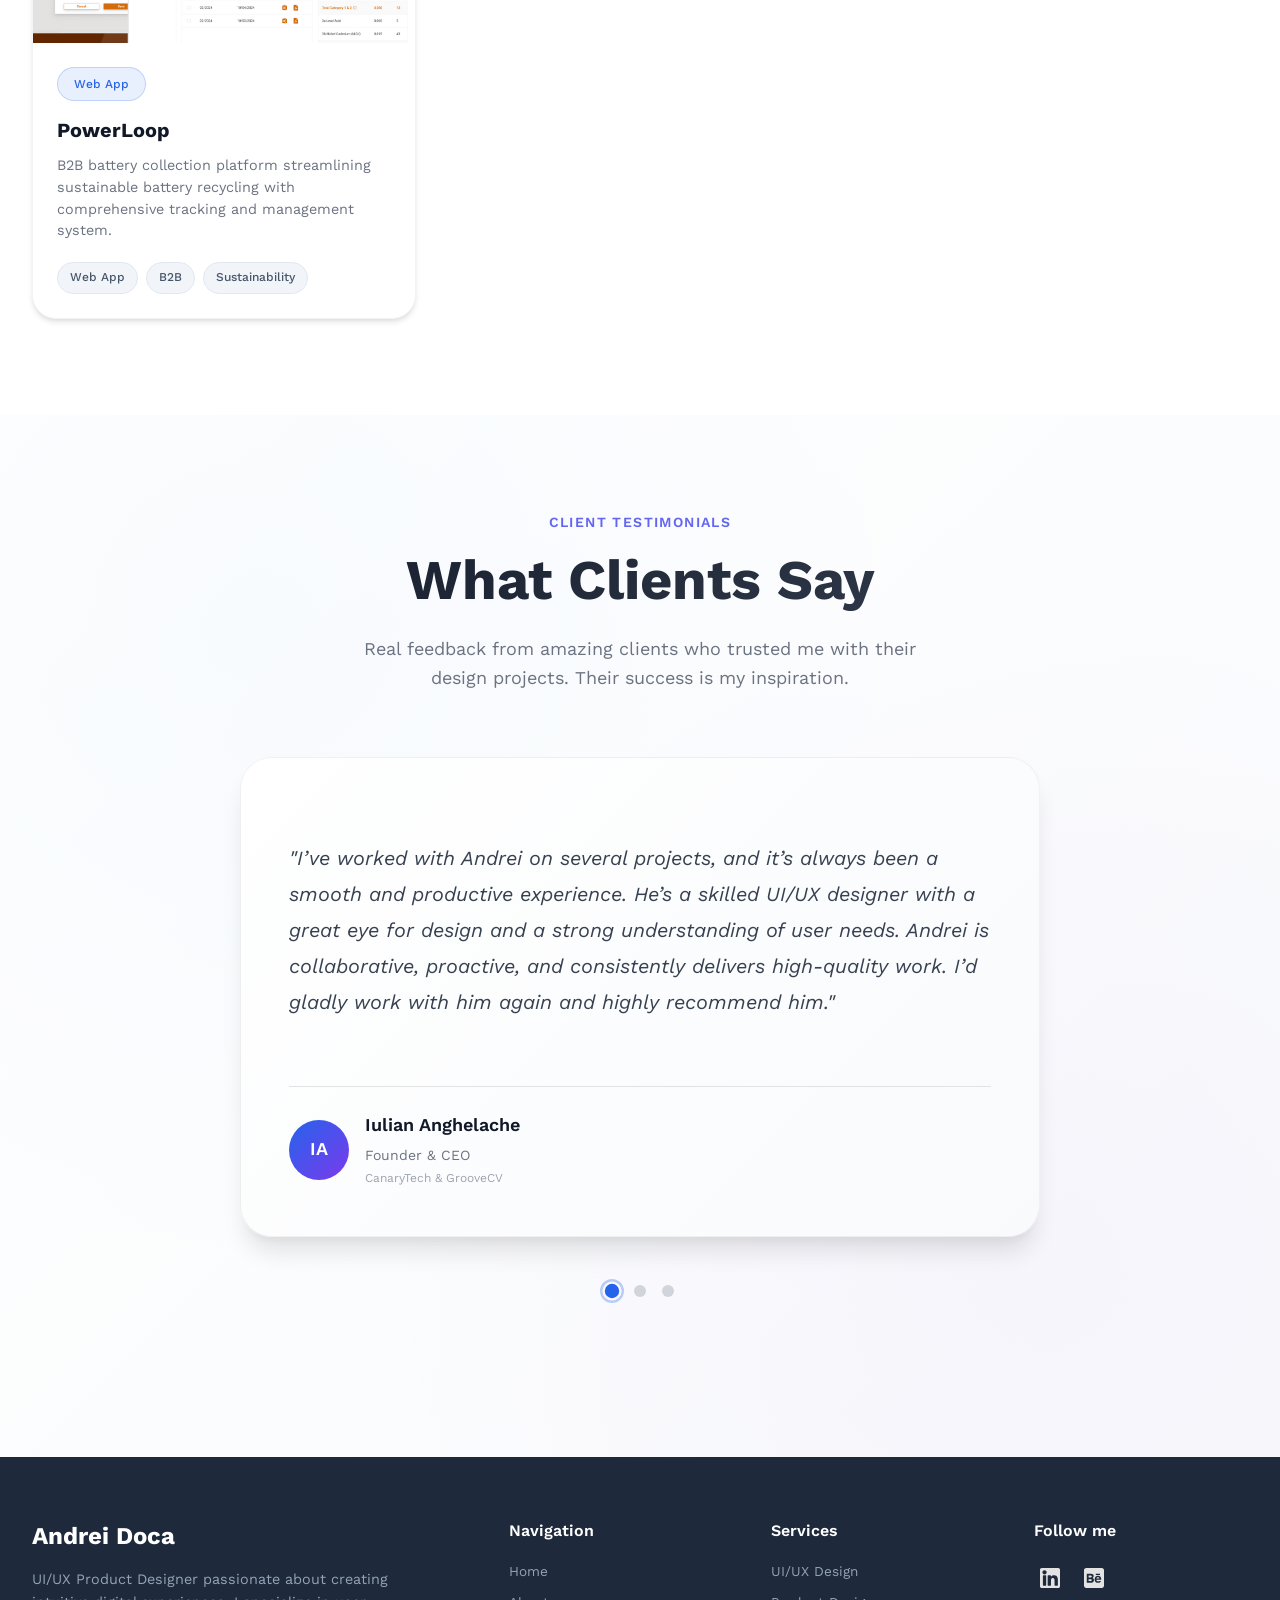
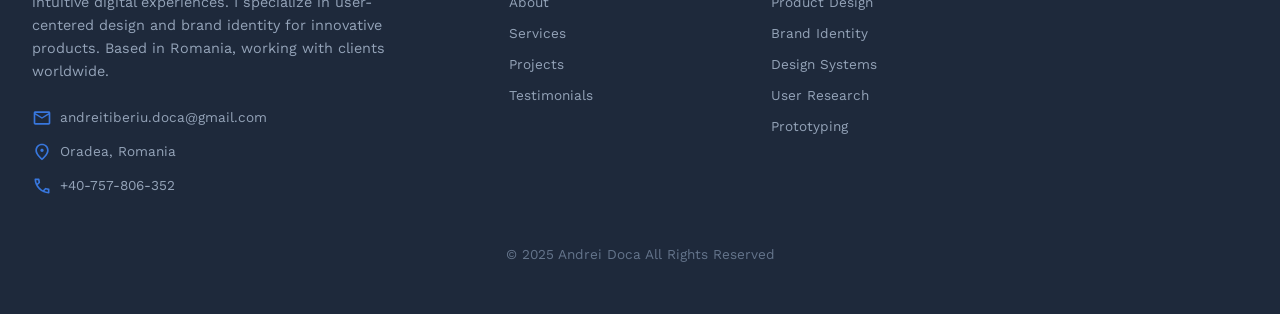
==== commit 88512269: "cv" ====
--- a/index.html
+++ b/index.html
@@ -130,7 +130,7 @@
                     </svg>
                 </button>
                 
-                <a href="./assets/cv/Andrei Doca -  UX UI Designer.pdf" download="Andrei Doca -  UX UI Designer.pdf" class="btn-secondary" id="download-cv-btn">
+                <a href="./assets/cv/Andrei Doca_CV.pdf" download="Andrei Doca_CV.pdf" class="btn-secondary" id="download-cv-btn">
                     <svg class="btn-icon" width="20" height="20" viewBox="0 0 24 24" fill="none" stroke="currentColor" stroke-width="2" stroke-linecap="round" stroke-linejoin="round">
                         <path d="M21 15v4a2 2 0 0 1-2 2H5a2 2 0 0 1-2-2v-4"></path>
                         <polyline points="7,10 12,15 17,10"></polyline>
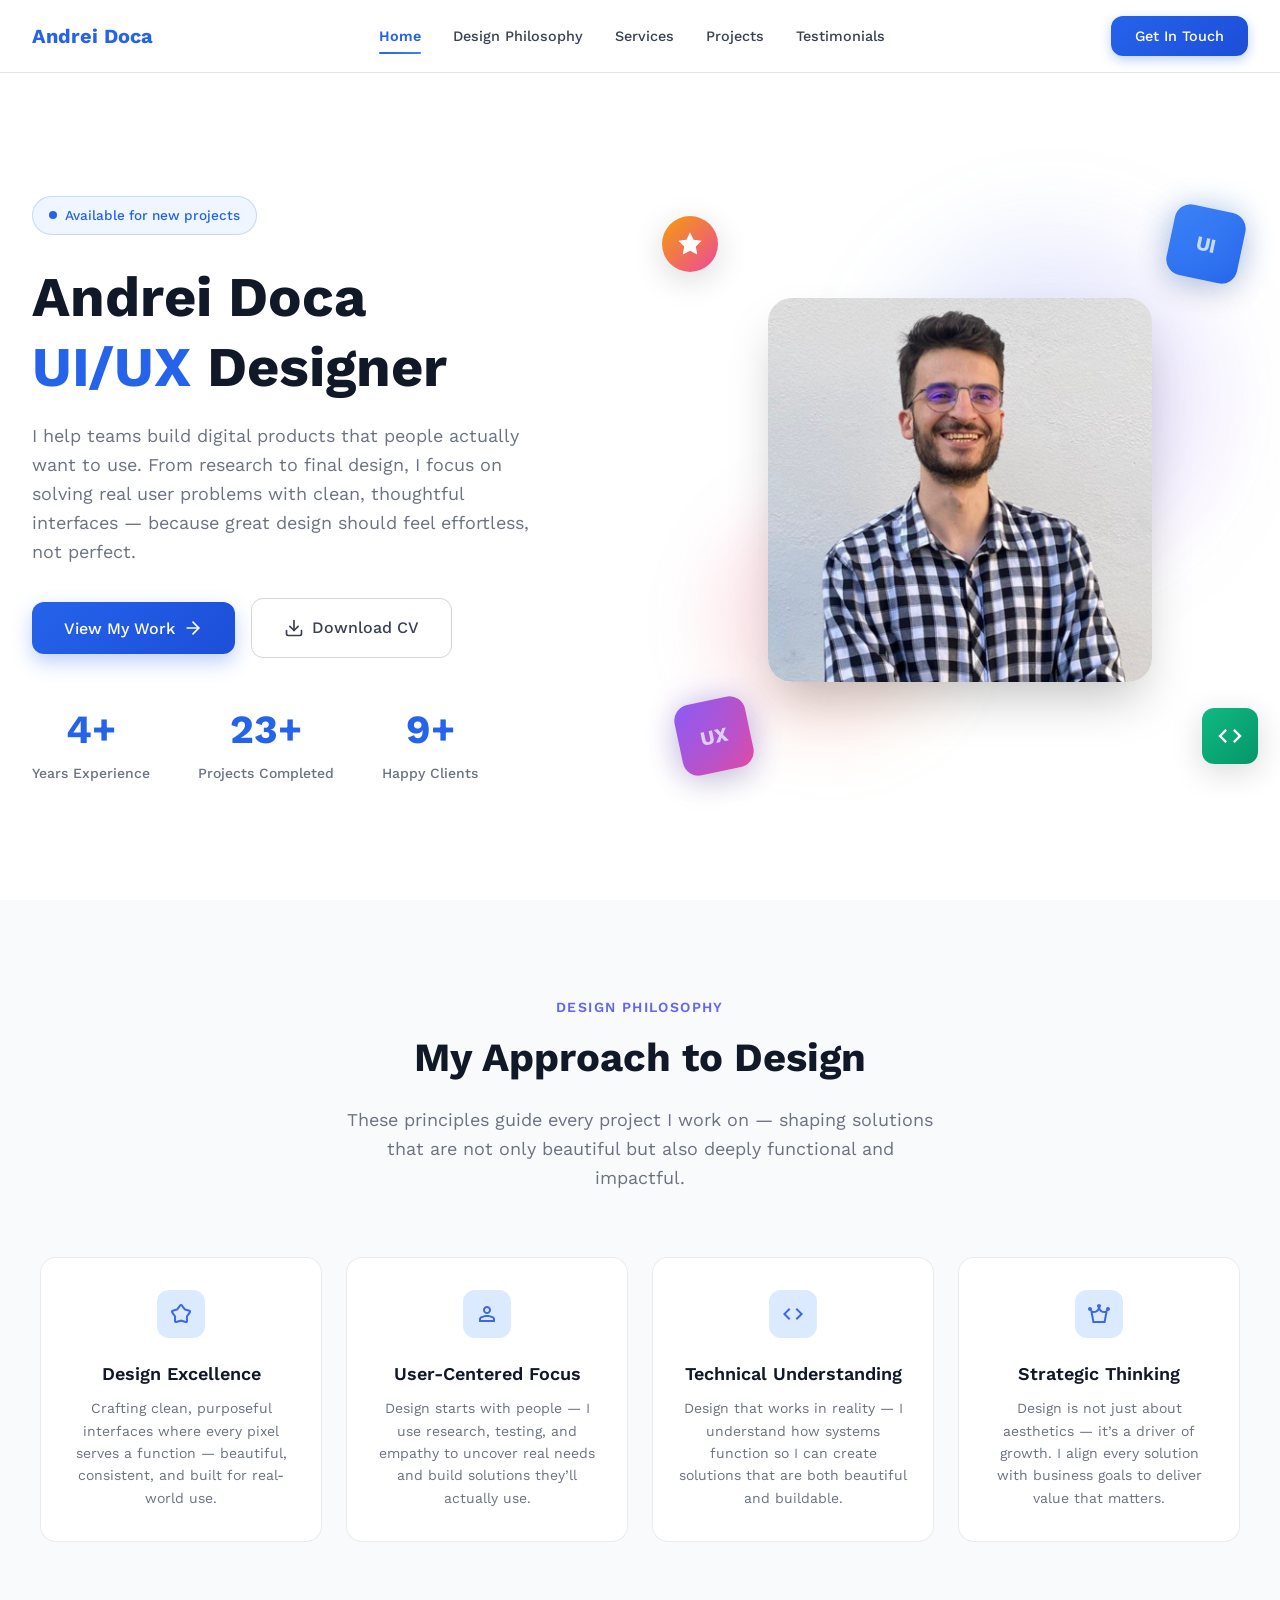
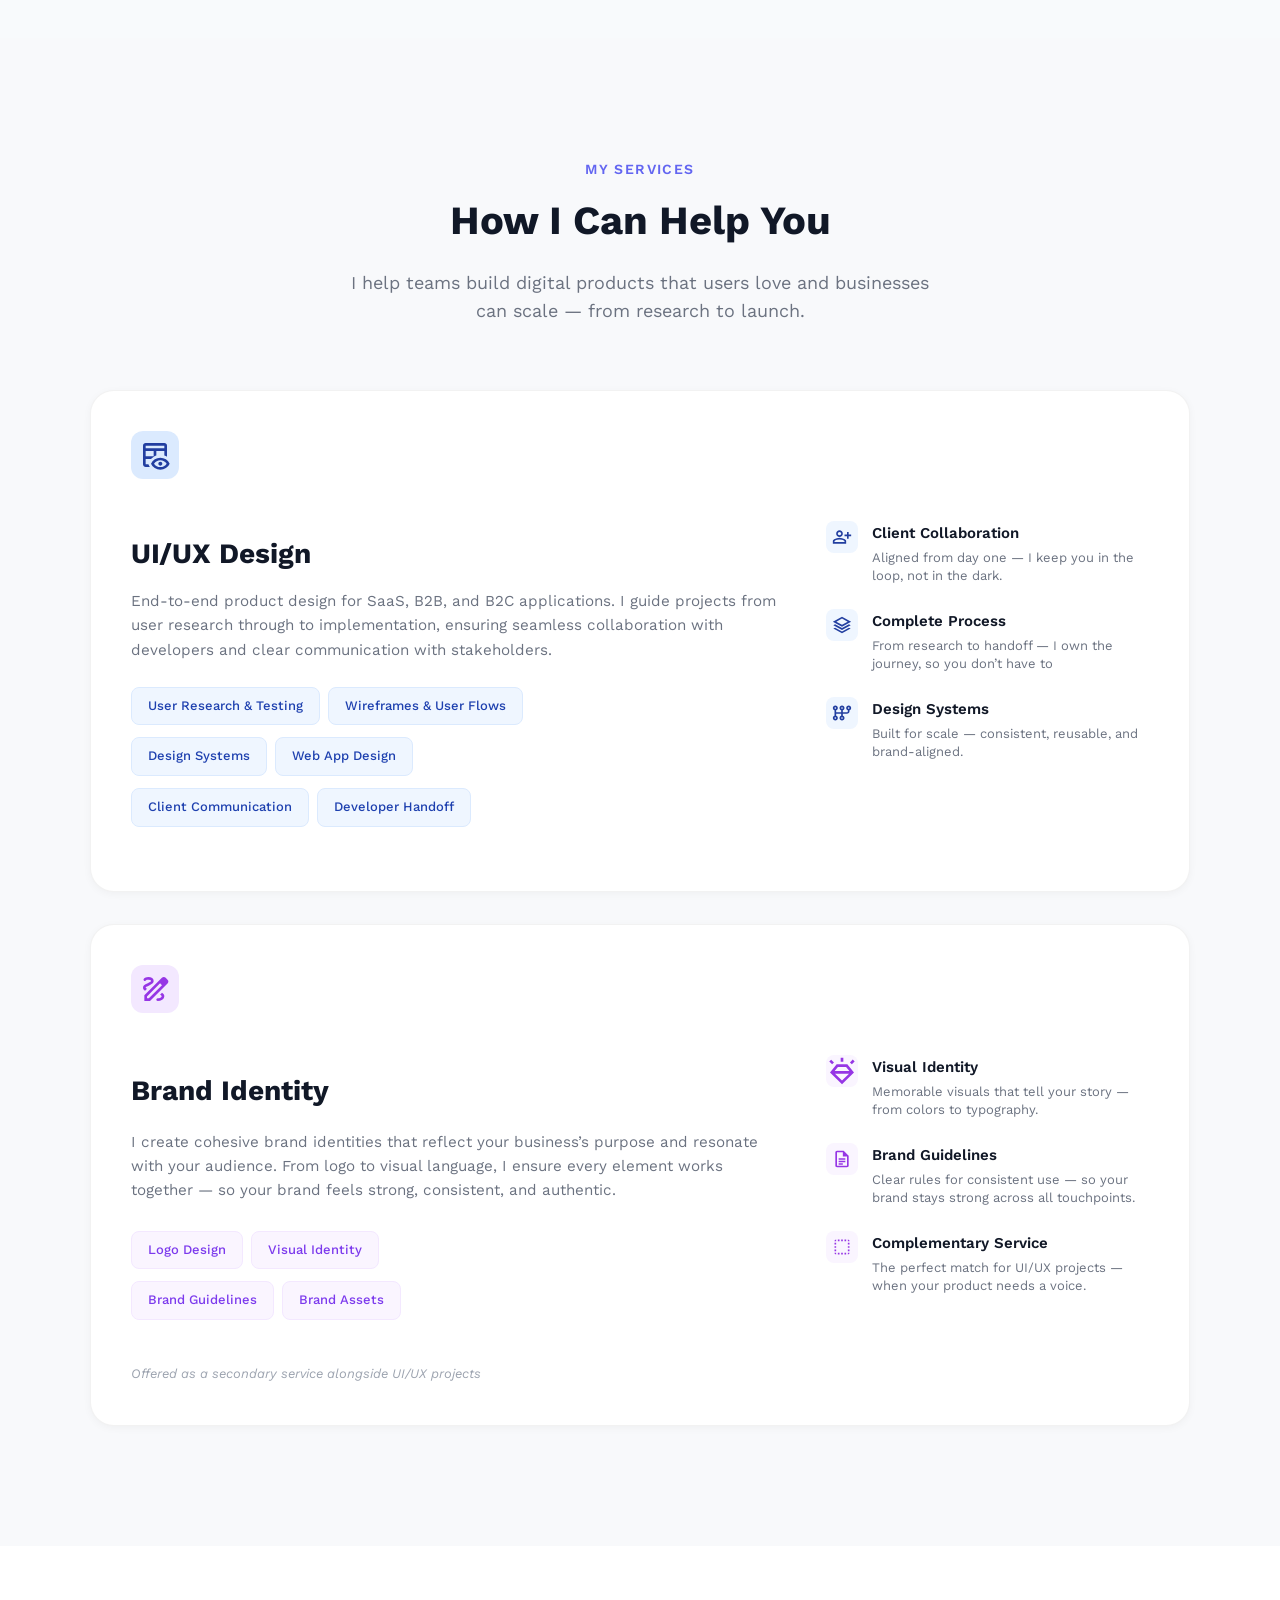
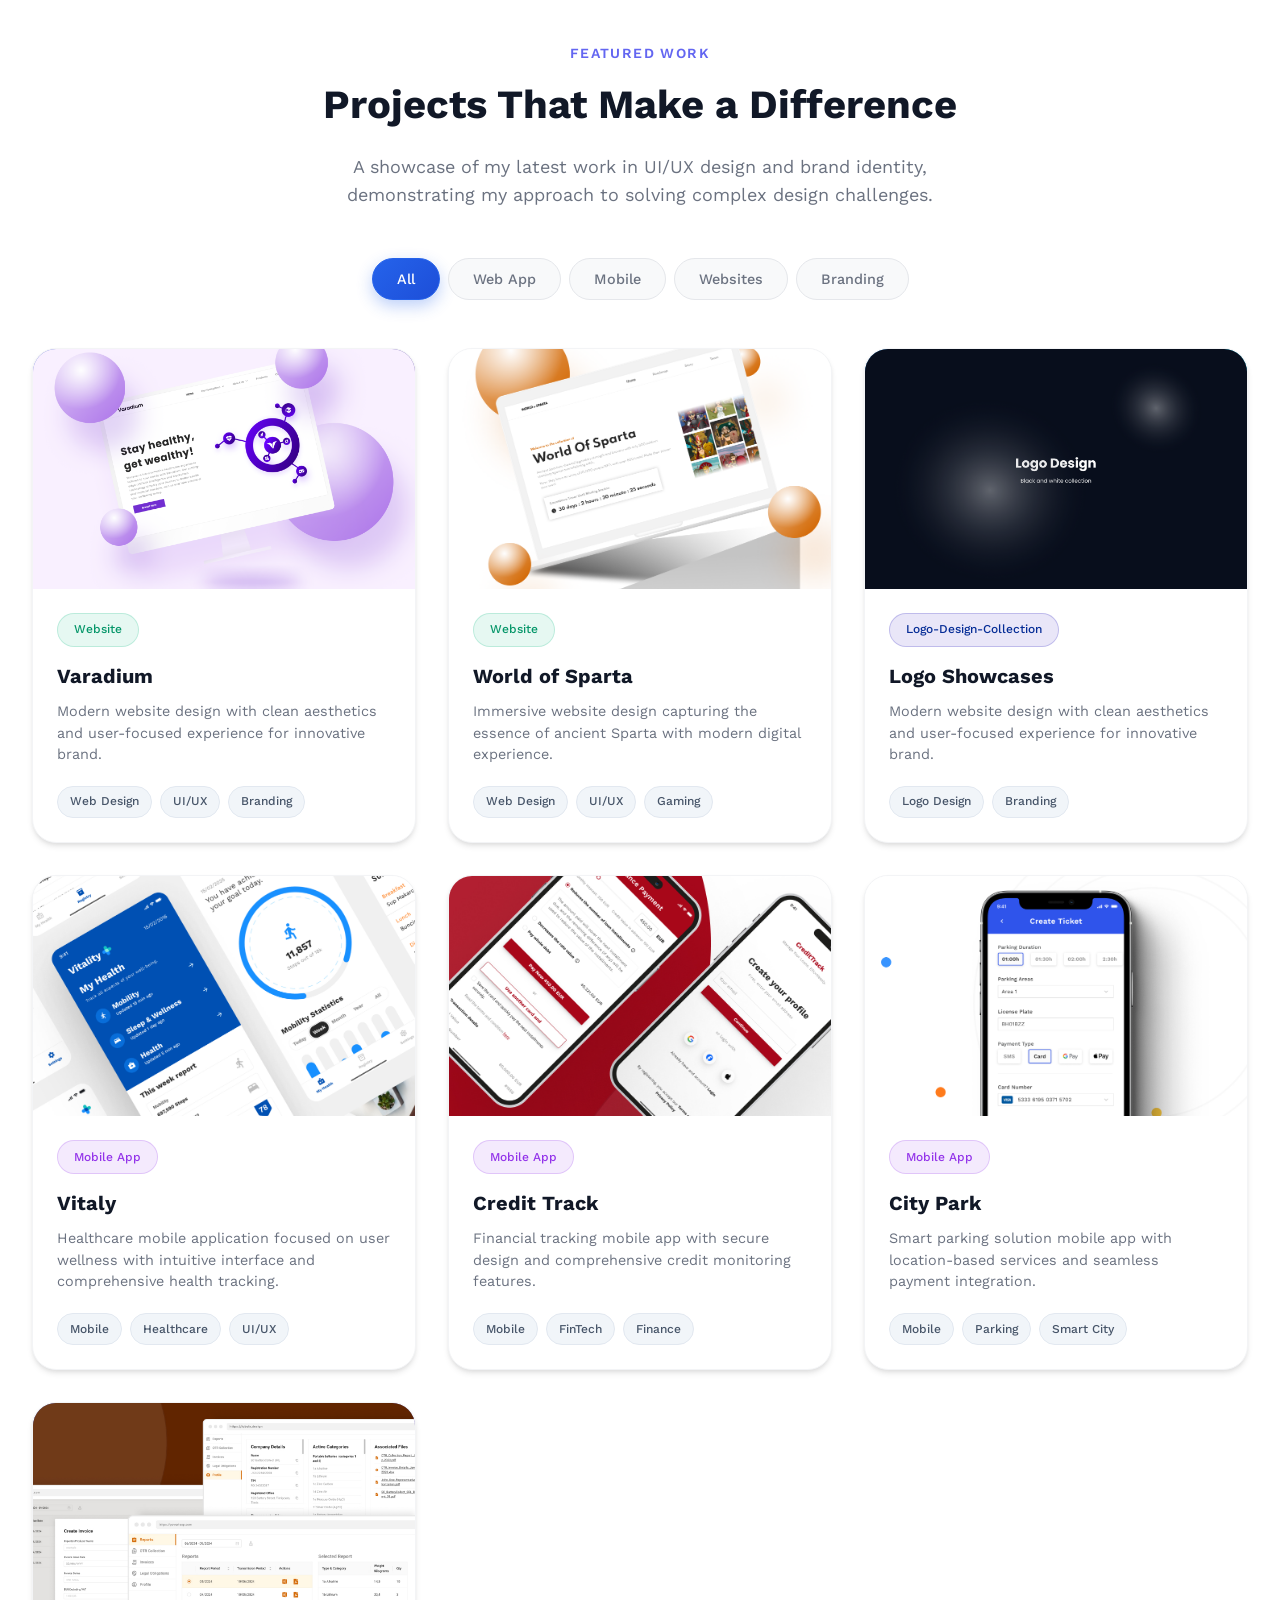
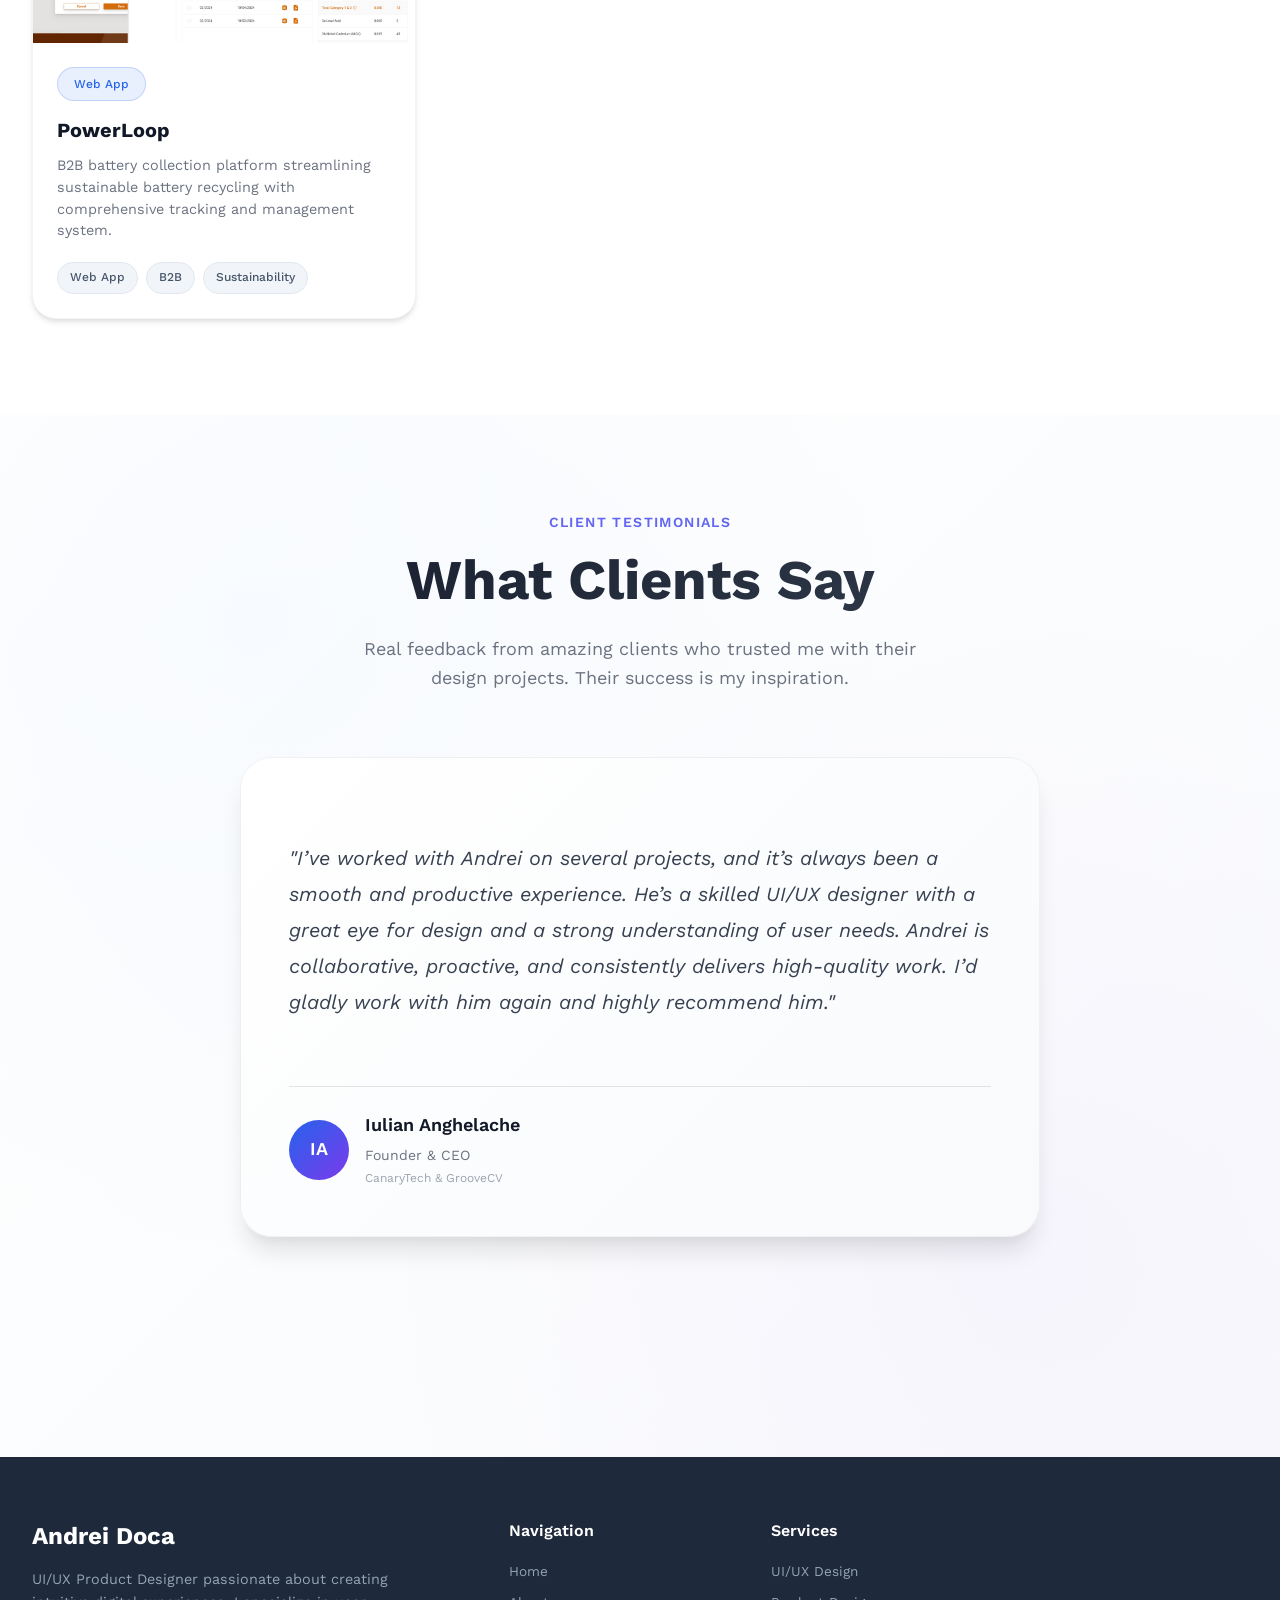
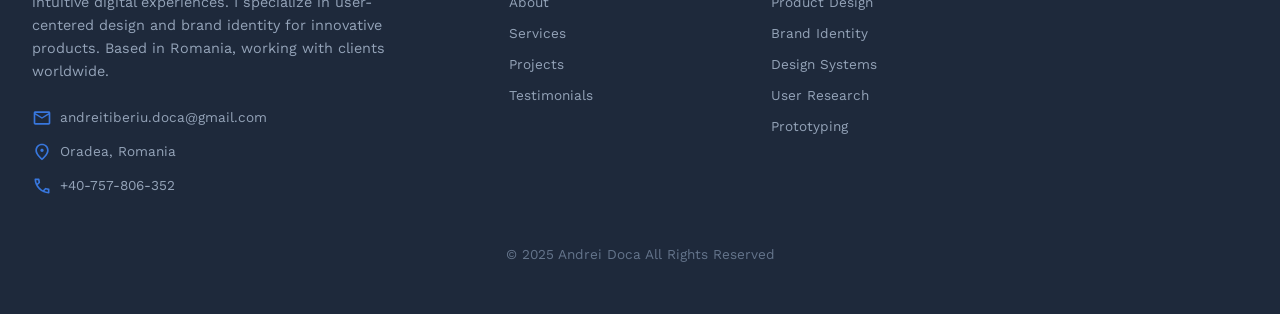
==== commit 3df8883c: "adaugare primul Usecase ca si pagina" ====
--- a/index.html
+++ b/index.html
@@ -500,7 +500,7 @@
         <!-- Projects Grid -->
         <div class="projects-grid">
             <!-- Varadium Website -->
-            <div class="project-card" data-category="websites" data-behance="https://www.behance.net/gallery/183413317/Varadium-Crypto-Coin-Homepage-Website-Designn">
+            <div class="project-card" data-category="websites" data-behance="https://www.behance.net/gallery/183413317/Varadium-Crypto-Coin-Homepage-Website-Design">
                 <div class="project-image">
                     <div class="image-placeholder">
                         <img src="assets/images/Desktop_Picture_1.png" alt="Andrei Doca" class="profile-avatar" loading="lazy">
@@ -562,26 +562,26 @@
                 </div>
             </div>
 
-            <!-- Vitaly Healthcare App -->
-            <div class="project-card" data-category="mobile" data-behance="https://www.behance.net/gallery/222180803/Vitality-Your-Personal-Heath-Companiaon">
-                <div class="project-image">
-                    <div class="image-placeholder">
-                        <img src="assets/images/Mobile_Picture_2.png" alt="Andrei Doca" class="profile-avatar" loading="lazy">
-                    </div>
-                </div>
-                <div class="project-content">
-                    <div class="project-tag project-tag-mobile">Mobile App</div>
-                    <h3 class="project-title">Vitaly</h3>
-                    <p class="project-description">
-                        Healthcare mobile application focused on user wellness with intuitive interface and comprehensive health tracking.
-                    </p>
-                    <div class="project-technologies">
-                        <span class="tech-tag">Mobile</span>
-                        <span class="tech-tag">Healthcare</span>
-                        <span class="tech-tag">UX</span>
-                    </div>
-                </div>
-            </div>
+       <!-- Vitaly Healthcare App -->
+<div class="project-card" data-category="mobile" data-behance="usecases/vitaly.html">
+    <div class="project-image">
+        <div class="image-placeholder">
+            <img src="assets/images/Mobile_Picture_2.png" alt="Andrei Doca" class="profile-avatar" loading="lazy">
+        </div>
+    </div>
+    <div class="project-content">
+        <div class="project-tag project-tag-mobile">Mobile App</div>
+        <h3 class="project-title">Vitaly</h3>
+        <p class="project-description">
+            Healthcare mobile application focused on user wellness with intuitive interface and comprehensive health tracking.
+        </p>
+        <div class="project-technologies">
+            <span class="tech-tag">Mobile</span>
+            <span class="tech-tag">Healthcare</span>
+            <span class="tech-tag">UI/UX</span>
+        </div>
+    </div>
+</div>
 
             <!-- Credit Track Finance App -->
             <div class="project-card" data-category="mobile" data-behance="https://www.behance.net/gallery/229451195/Credit-Track-Manage-Your-Loans-Effortlessly">
@@ -693,6 +693,8 @@
                 <button class="nav-dot active" data-index="0" aria-label="View Sarah's testimonial"></button>
                 <button class="nav-dot" data-index="1" aria-label="View Michael's testimonial"></button>
                 <button class="nav-dot" data-index="2" aria-label="View Lisa's testimonial"></button>
+                <button class="nav-dot" data-index="3" aria-label="View  testimonial"></button>
+            </div>
             </div>
 
         </div>
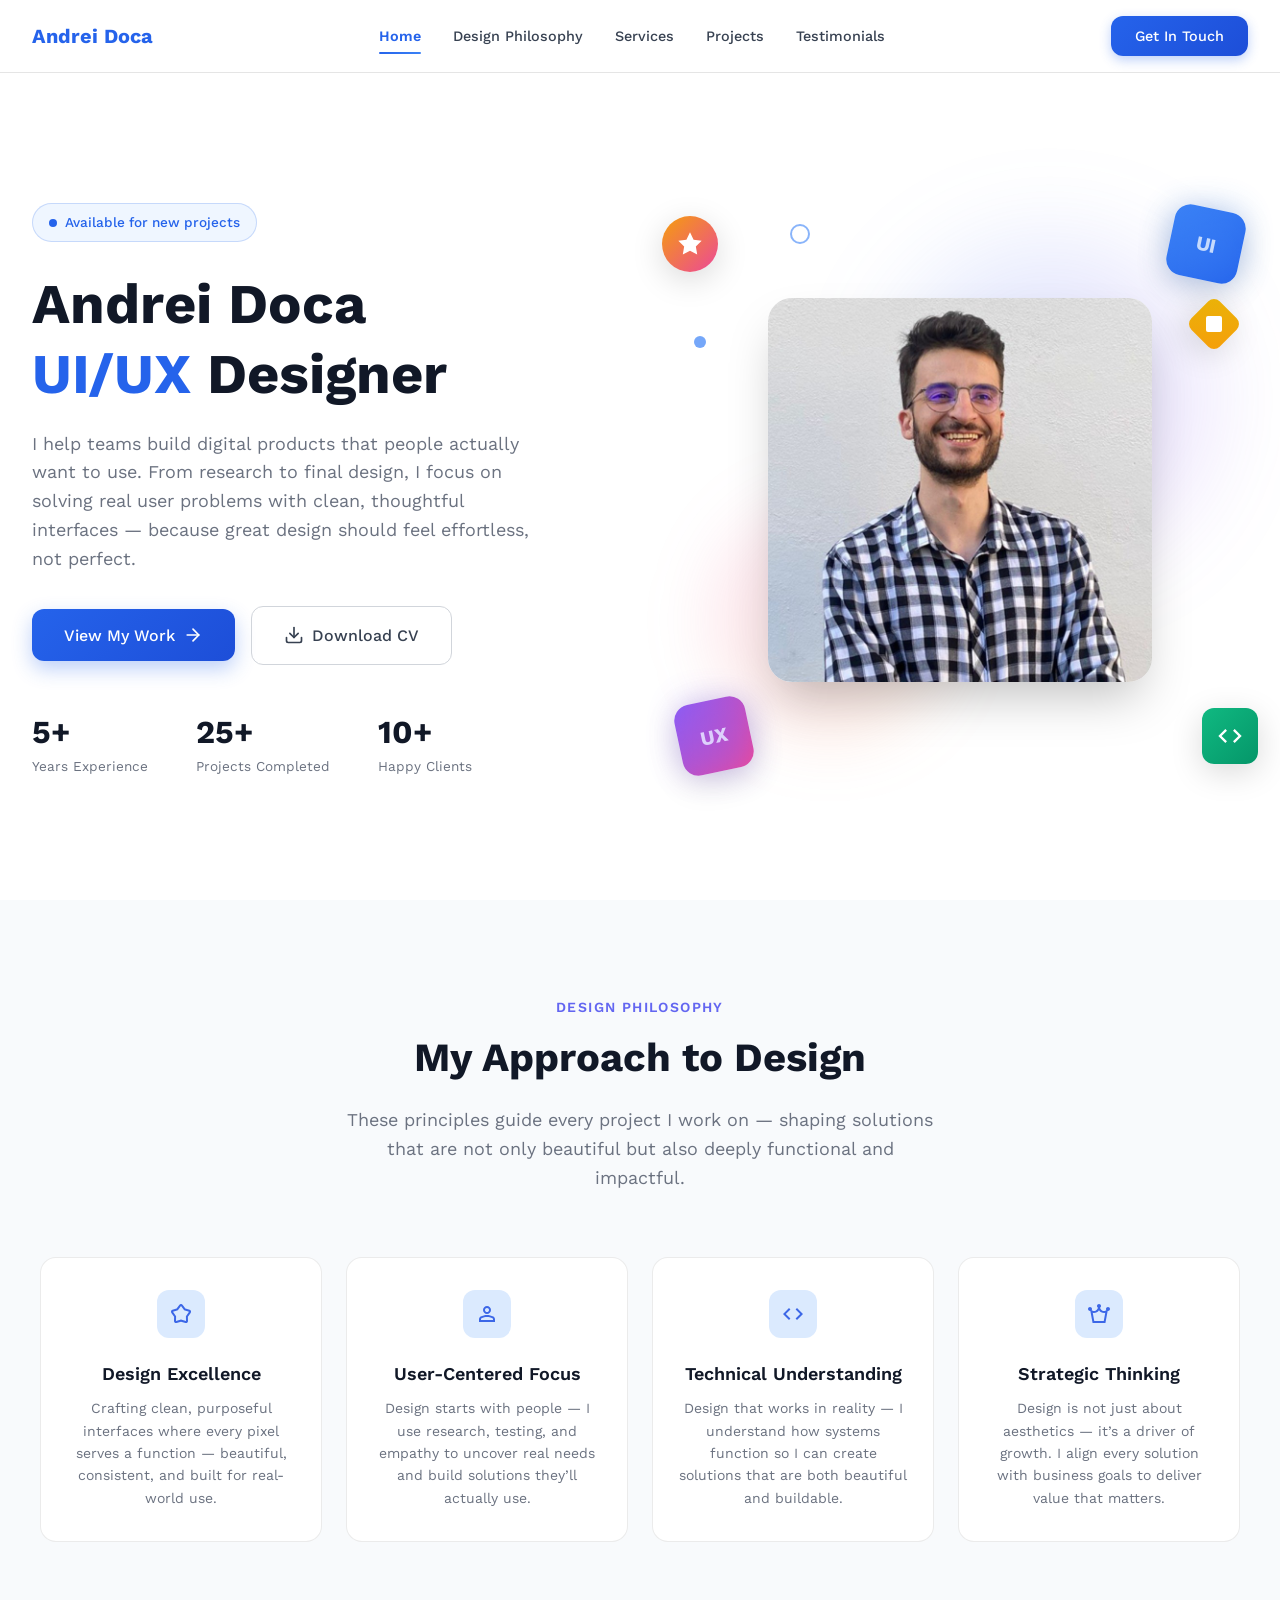
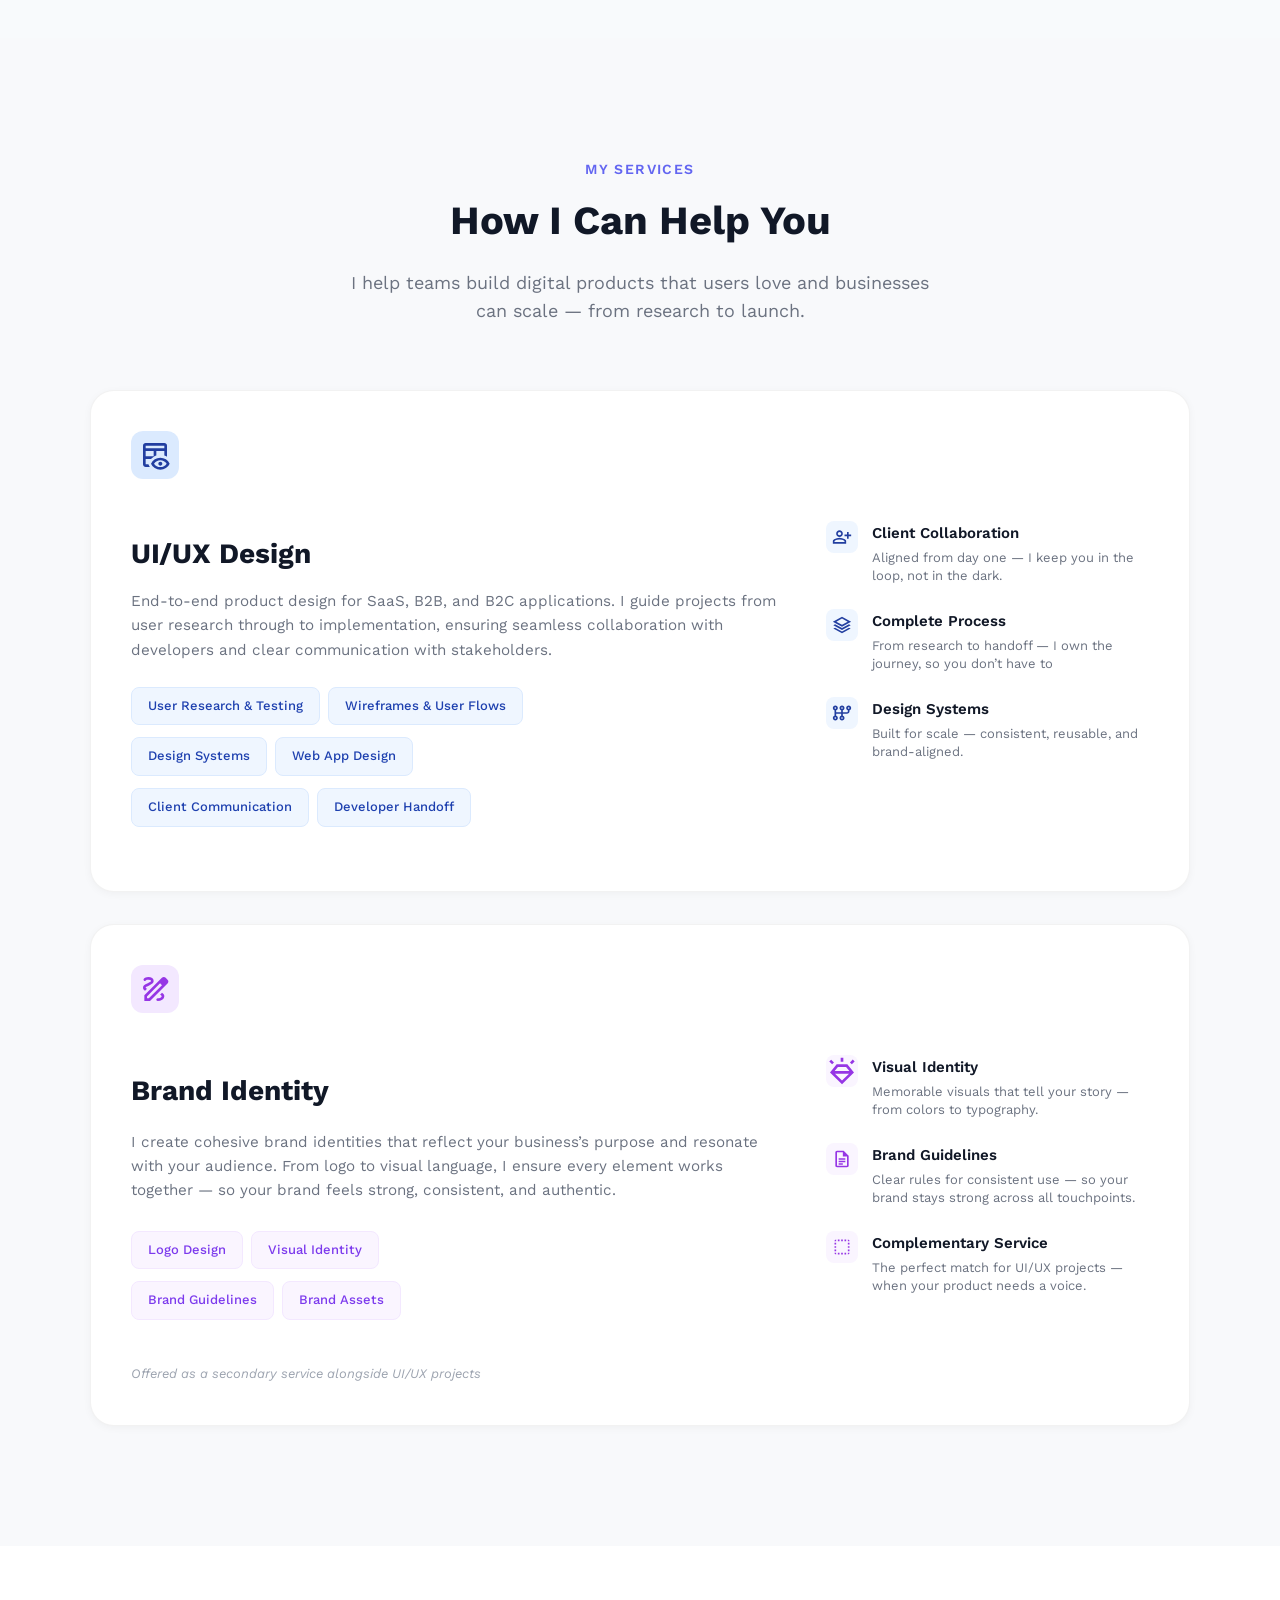
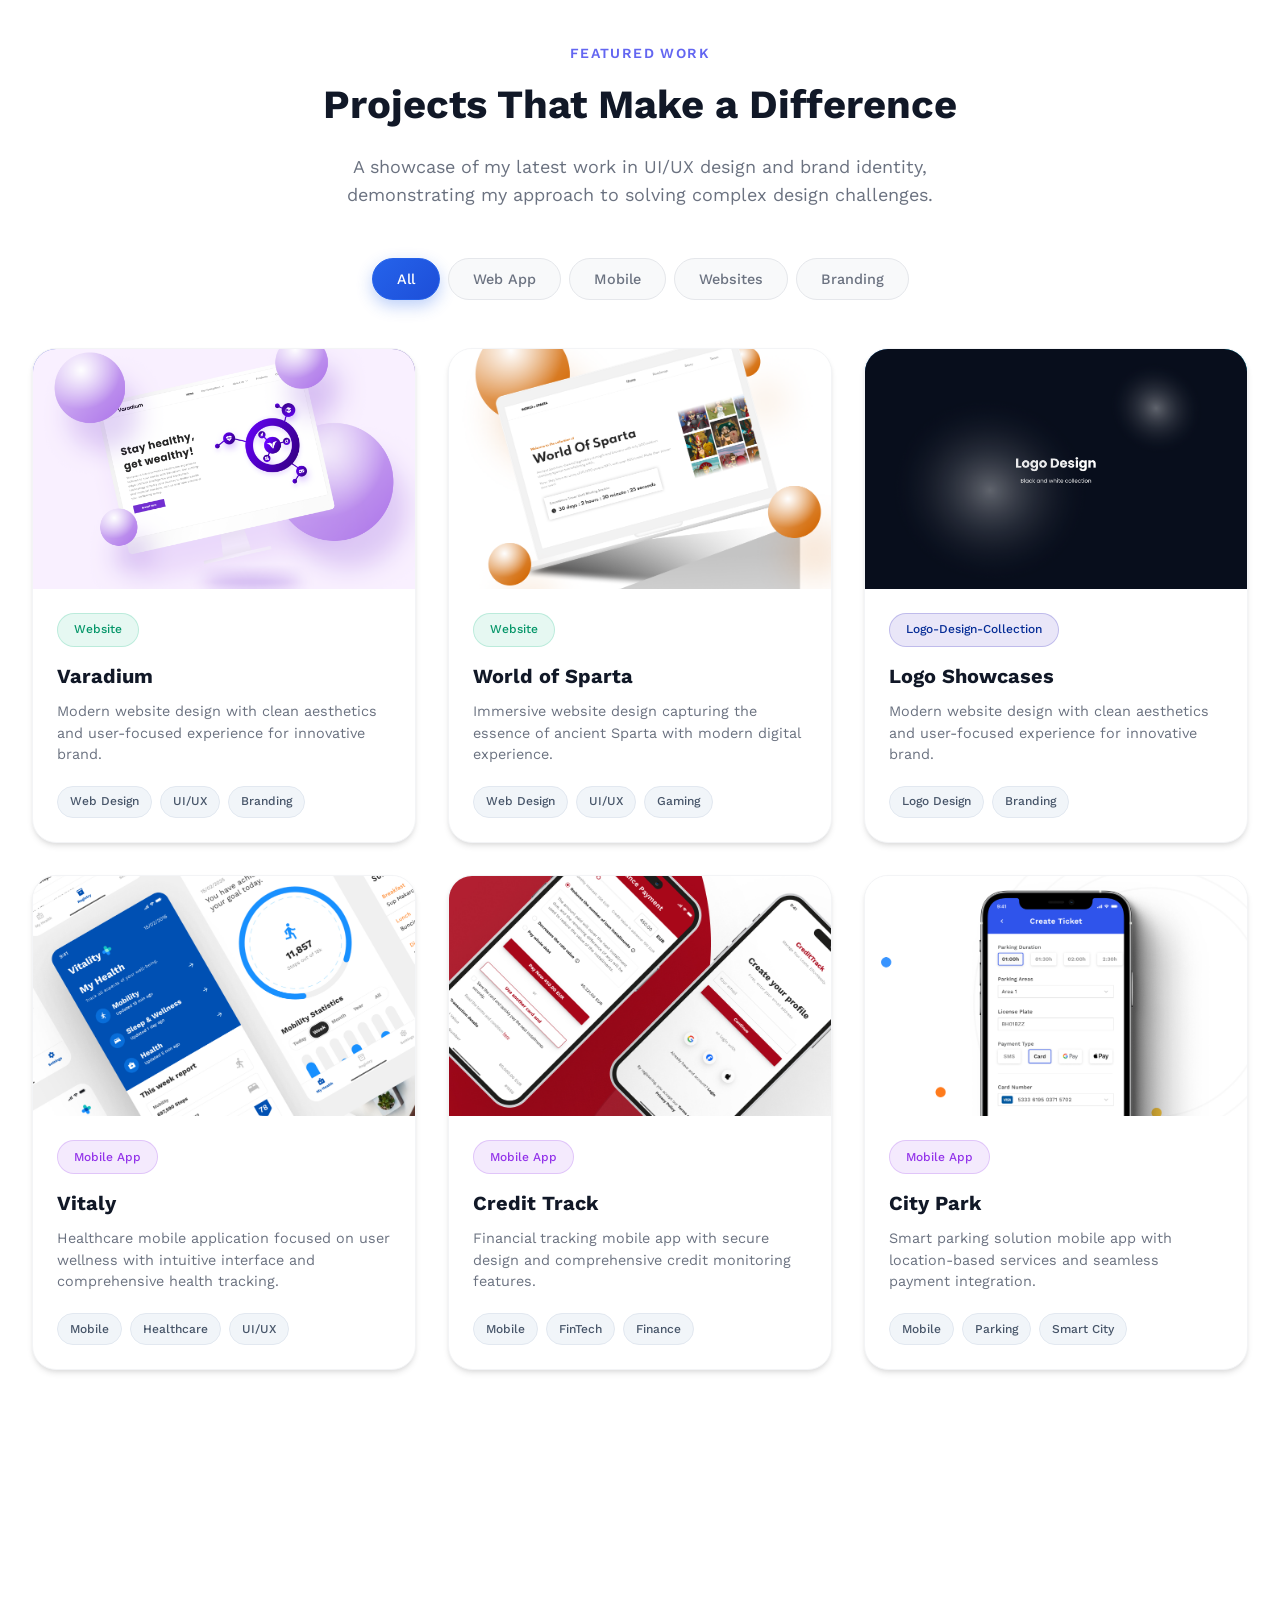
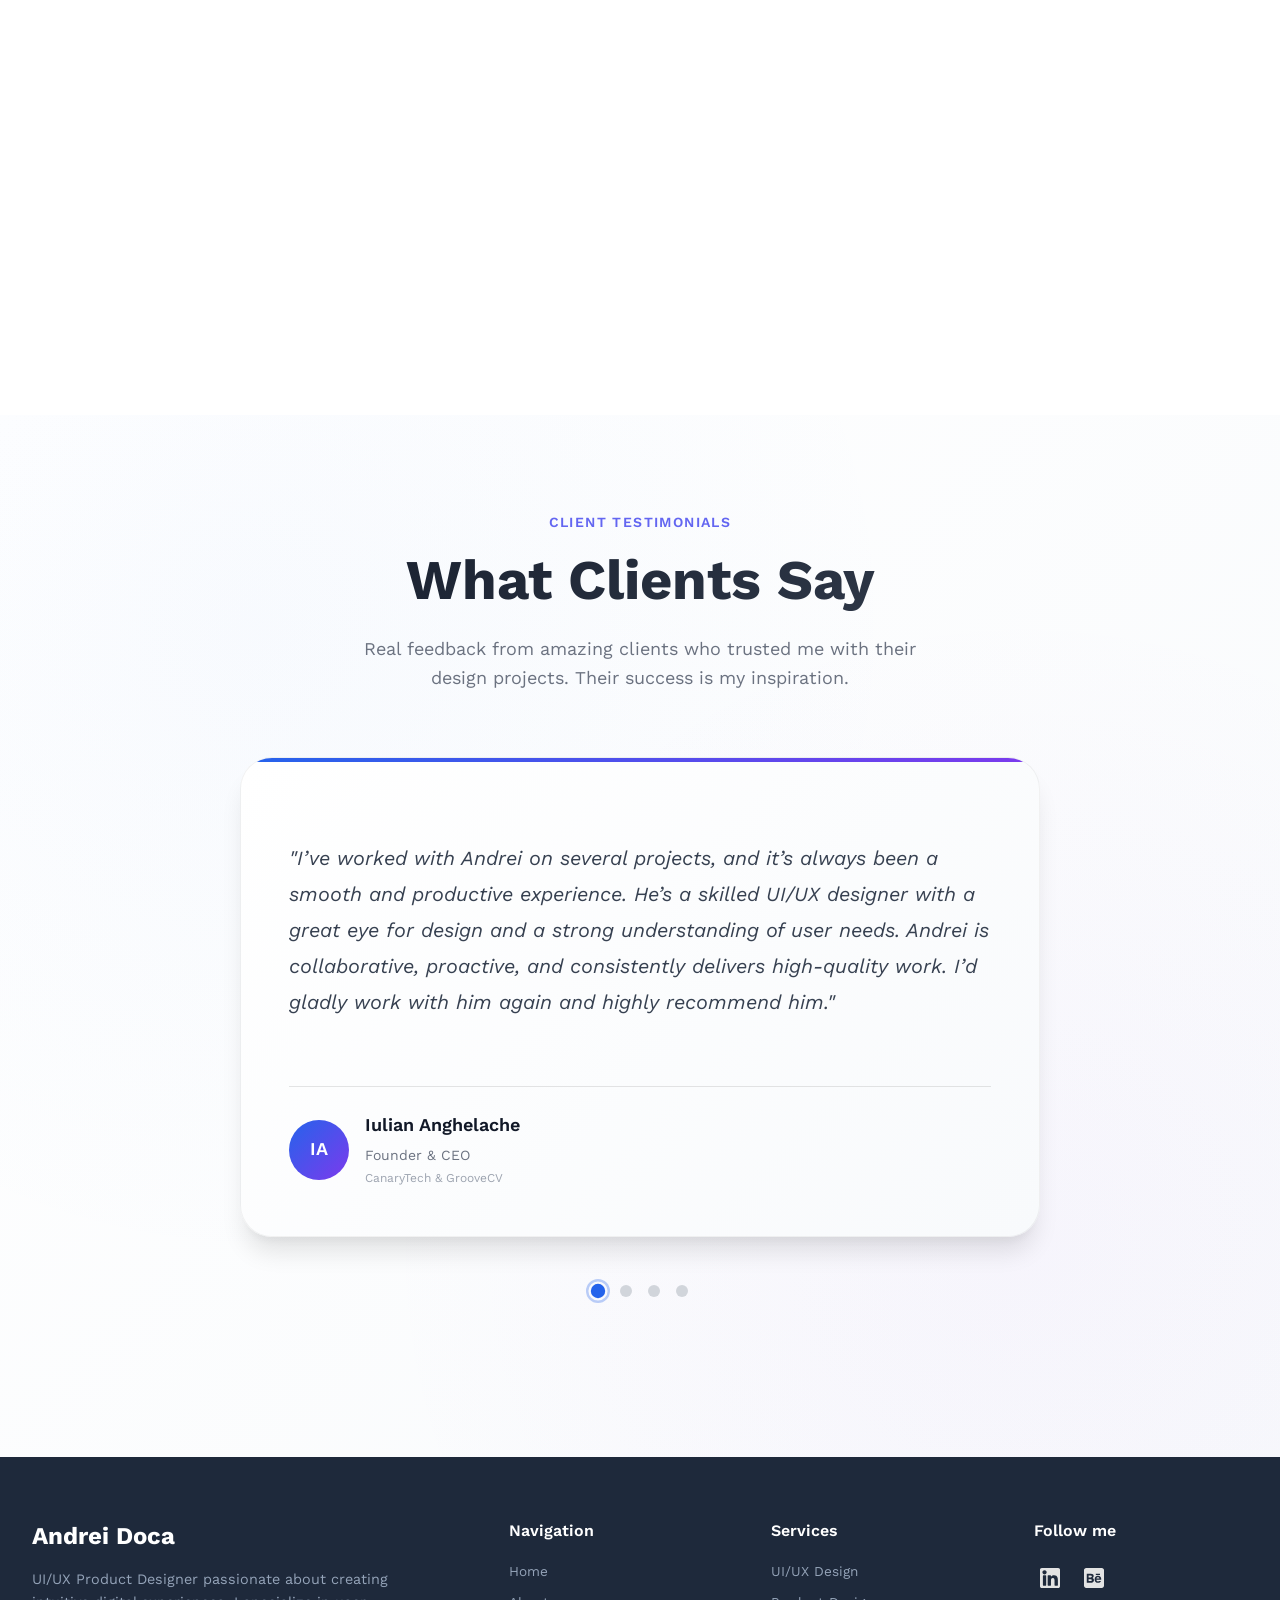
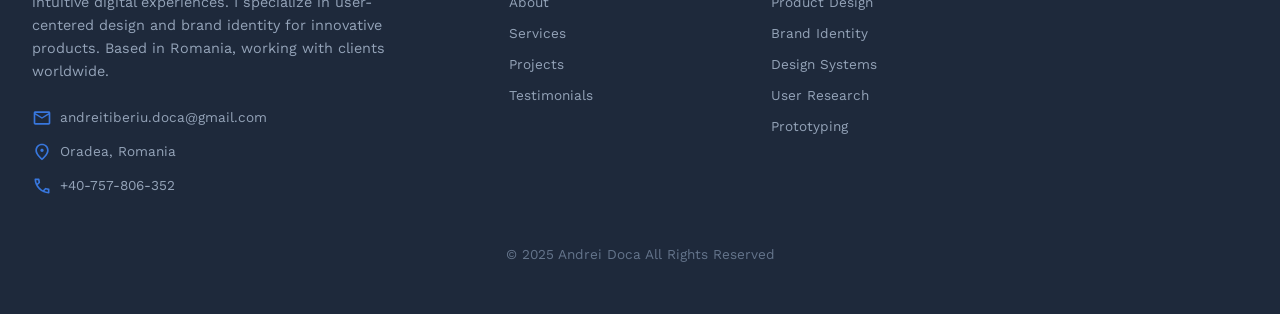
==== commit 47dcc181: "adaugare UC - CityPark" ====
--- a/index.html
+++ b/index.html
@@ -605,7 +605,7 @@
             </div>
 
             <!-- City Park Parking App -->
-            <div class="project-card" data-category="mobile" data-behance="https://www.behance.net/gallery/222314477/CityPark-Smart-Parking-Solution-for-Urban-Drivers">
+            <div class="project-card" data-category="mobile" data-behance="usecases/citypark.html">
                 <div class="project-image">
                     <div class="image-placeholder">
                         <img src="assets/images/Mobile_Picture_1.png" alt="Andrei Doca" class="profile-avatar" loading="lazy">
--- a/css/testimonials.css
+++ b/css/testimonials.css
@@ -149,28 +149,12 @@
     50% { background-position: 100% 50%; }
 }
 
-
-.featured-card:hover  {
-    transform: translateY(-4px);
-    box-shadow: 0 10px 20px rgba(37, 99, 235, 0.4);
-}
-
-.featured-card::before {
-    content: '';
-    position: absolute;
-    top: 0;
-    left: -100%;
-    width: 100%;
-    height: 100%;
-    background: linear-gradient(90deg, transparent, rgba(37, 99, 235, 0.1), transparent);
-    transition: left 0.8s ease;
-    z-index: 1;
-}
-
-.featured-card:hover::before {
-    left: 100%;
-}
-
+.featured-card:hover {
+    transform: translateY(-8px);
+    box-shadow: 
+        0 32px 40px -12px rgba(0, 0, 0, 0.15),
+        0 20px 25px -5px rgba(0, 0, 0, 0.1);
+}
 
 /* Remove side cards styles - no longer needed */
 
@@ -227,8 +211,6 @@
     
     /* Consistent text area */
     display: -webkit-box;
-    
-    -webkit-box-orient: vertical;
     overflow: hidden;
     text-overflow: ellipsis;
 }
@@ -236,7 +218,6 @@
 .featured-card .testimonial-text {
     font-size: 1.25rem;
     line-height: 1.8;
-   
 }
 
 .testimonial-card:hover .testimonial-text {
@@ -364,25 +345,6 @@
 
 
 
-
-.stat-item {
-    text-align: center;
-}
-
-.stat-number {
-    font-size: 2.5rem;
-    font-weight: 700;
-    color: #2563eb;
-    margin-bottom: 0.5rem;
-    transition: all 0.3s ease;
-}
-
-.stat-label {
-    font-size: 0.875rem;
-    color: #6b7280;
-    font-weight: 500;
-}
-
 /* Responsive Design */
 @media (max-width: 1024px) {
     .testimonials-container-center {
@@ -398,8 +360,6 @@
     .card-header {
         height: 70px; /* Adjust header height */
     }
-    
-   
 }
 
 @media (max-width: 768px) {
@@ -428,13 +388,6 @@
     .featured-card .testimonial-text {
         font-size: 1.125rem; /* Smaller text on mobile */
         line-height: 1.6;
-        
-    }
-    
- 
-    
-    .stat-number {
-        font-size: 2rem;
     }
 }
 
@@ -465,10 +418,7 @@
     .featured-card .testimonial-text {
         font-size: 1rem; /* Smaller text for small screens */
         line-height: 1.5;
-        
-    }
-    
-    
+    }
 }
 
 /* Animation delays for staggered entrance */
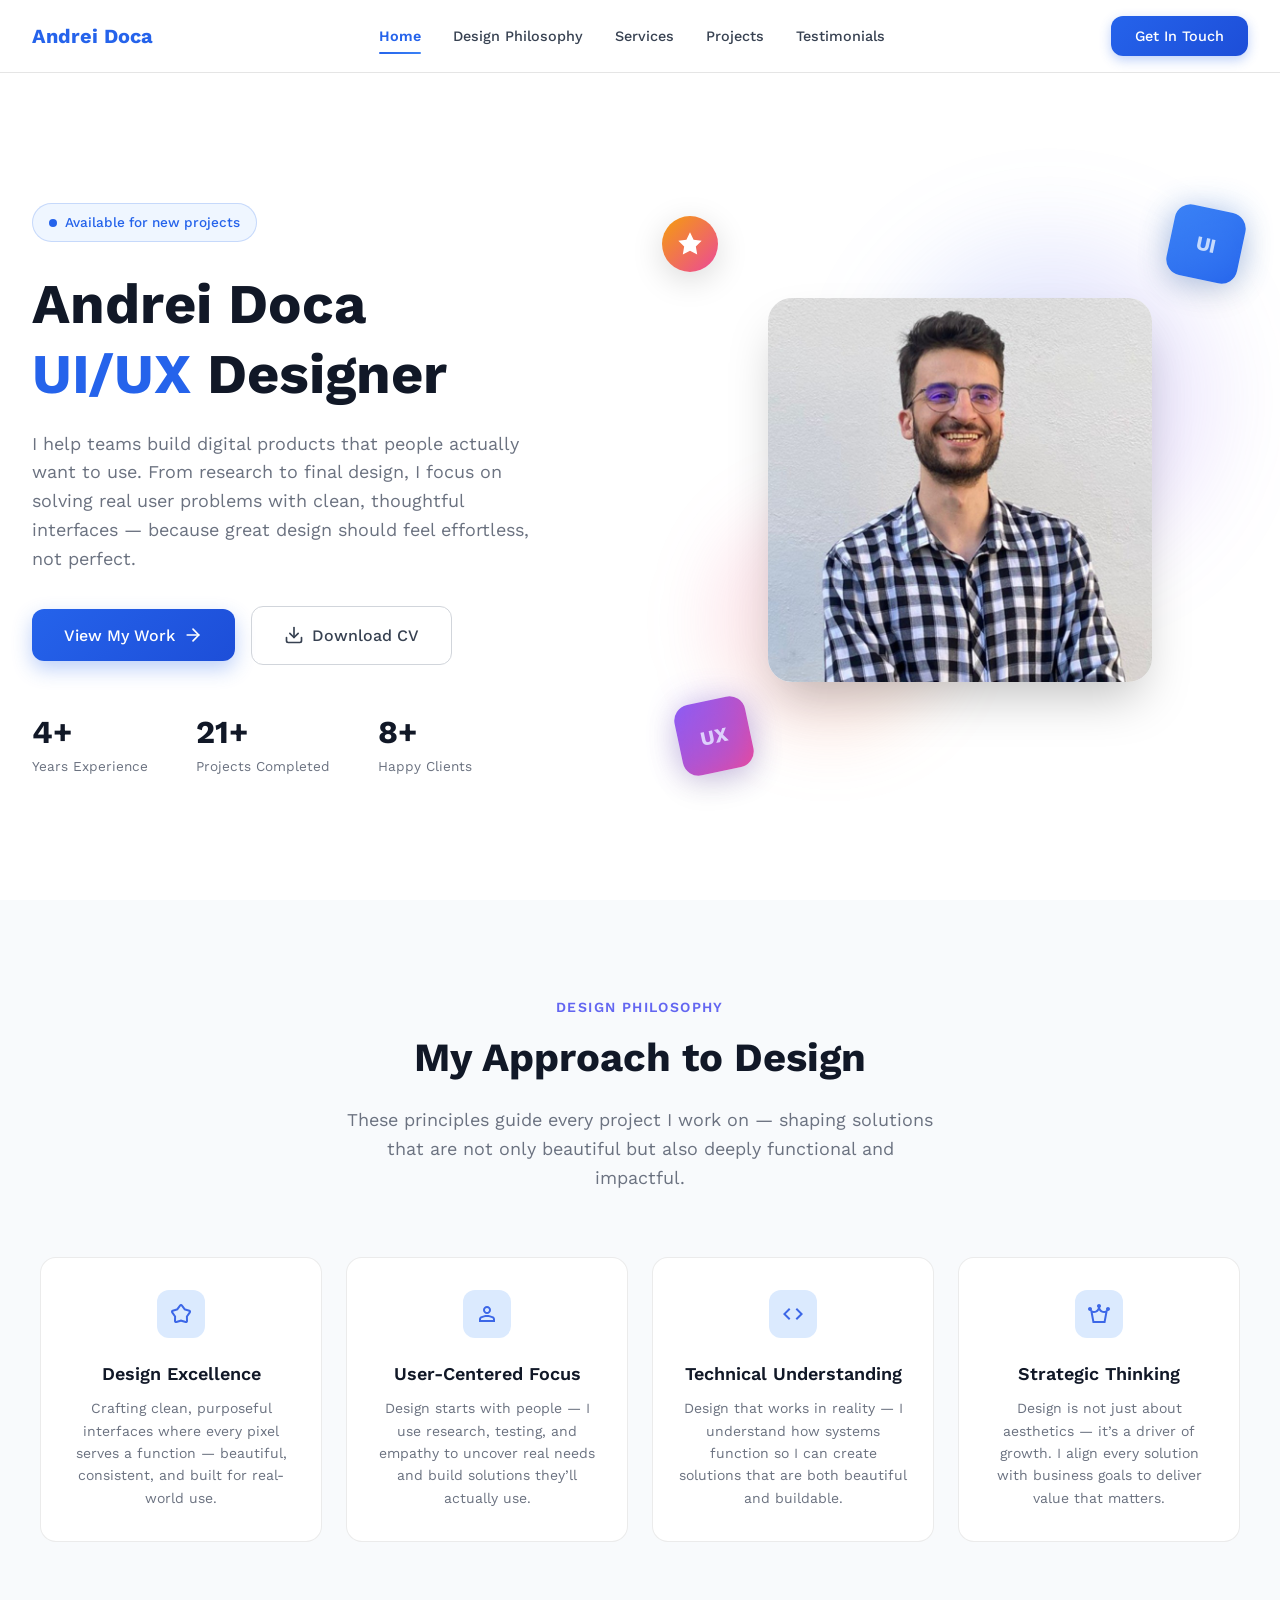
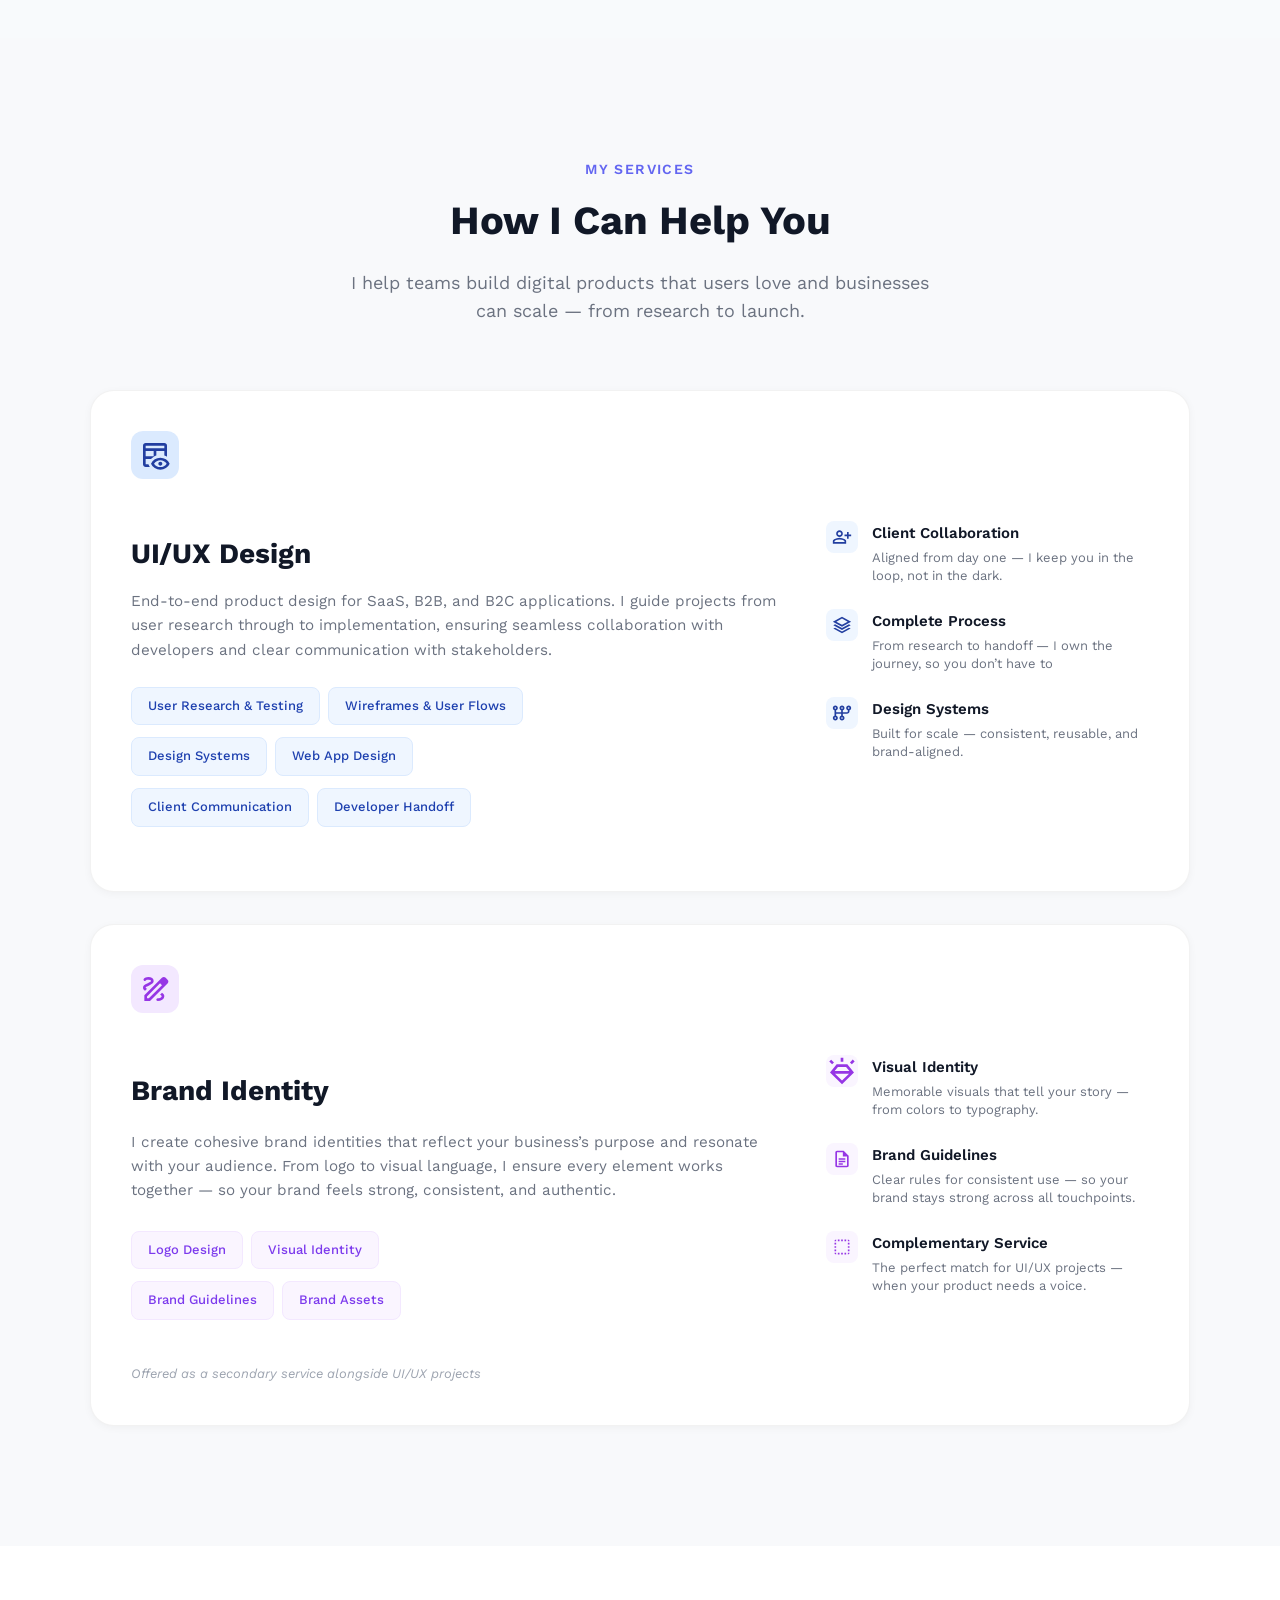
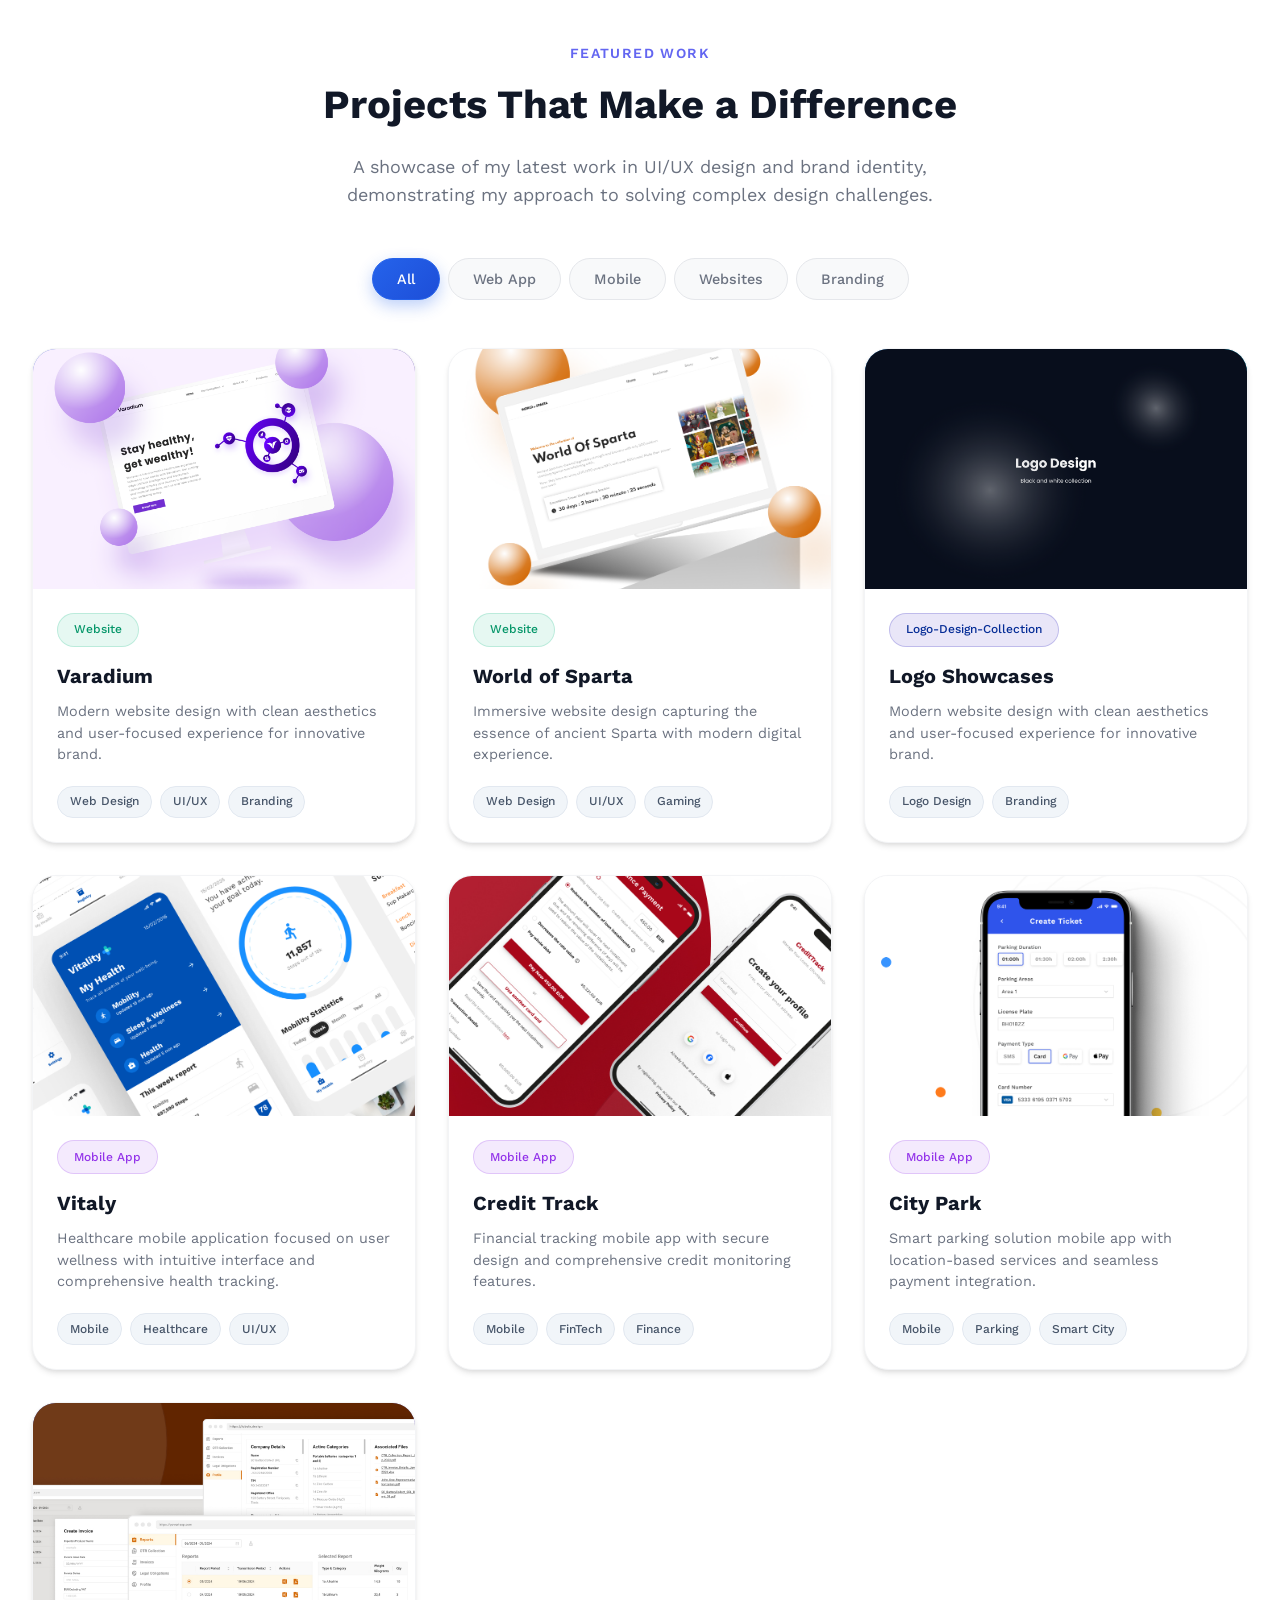
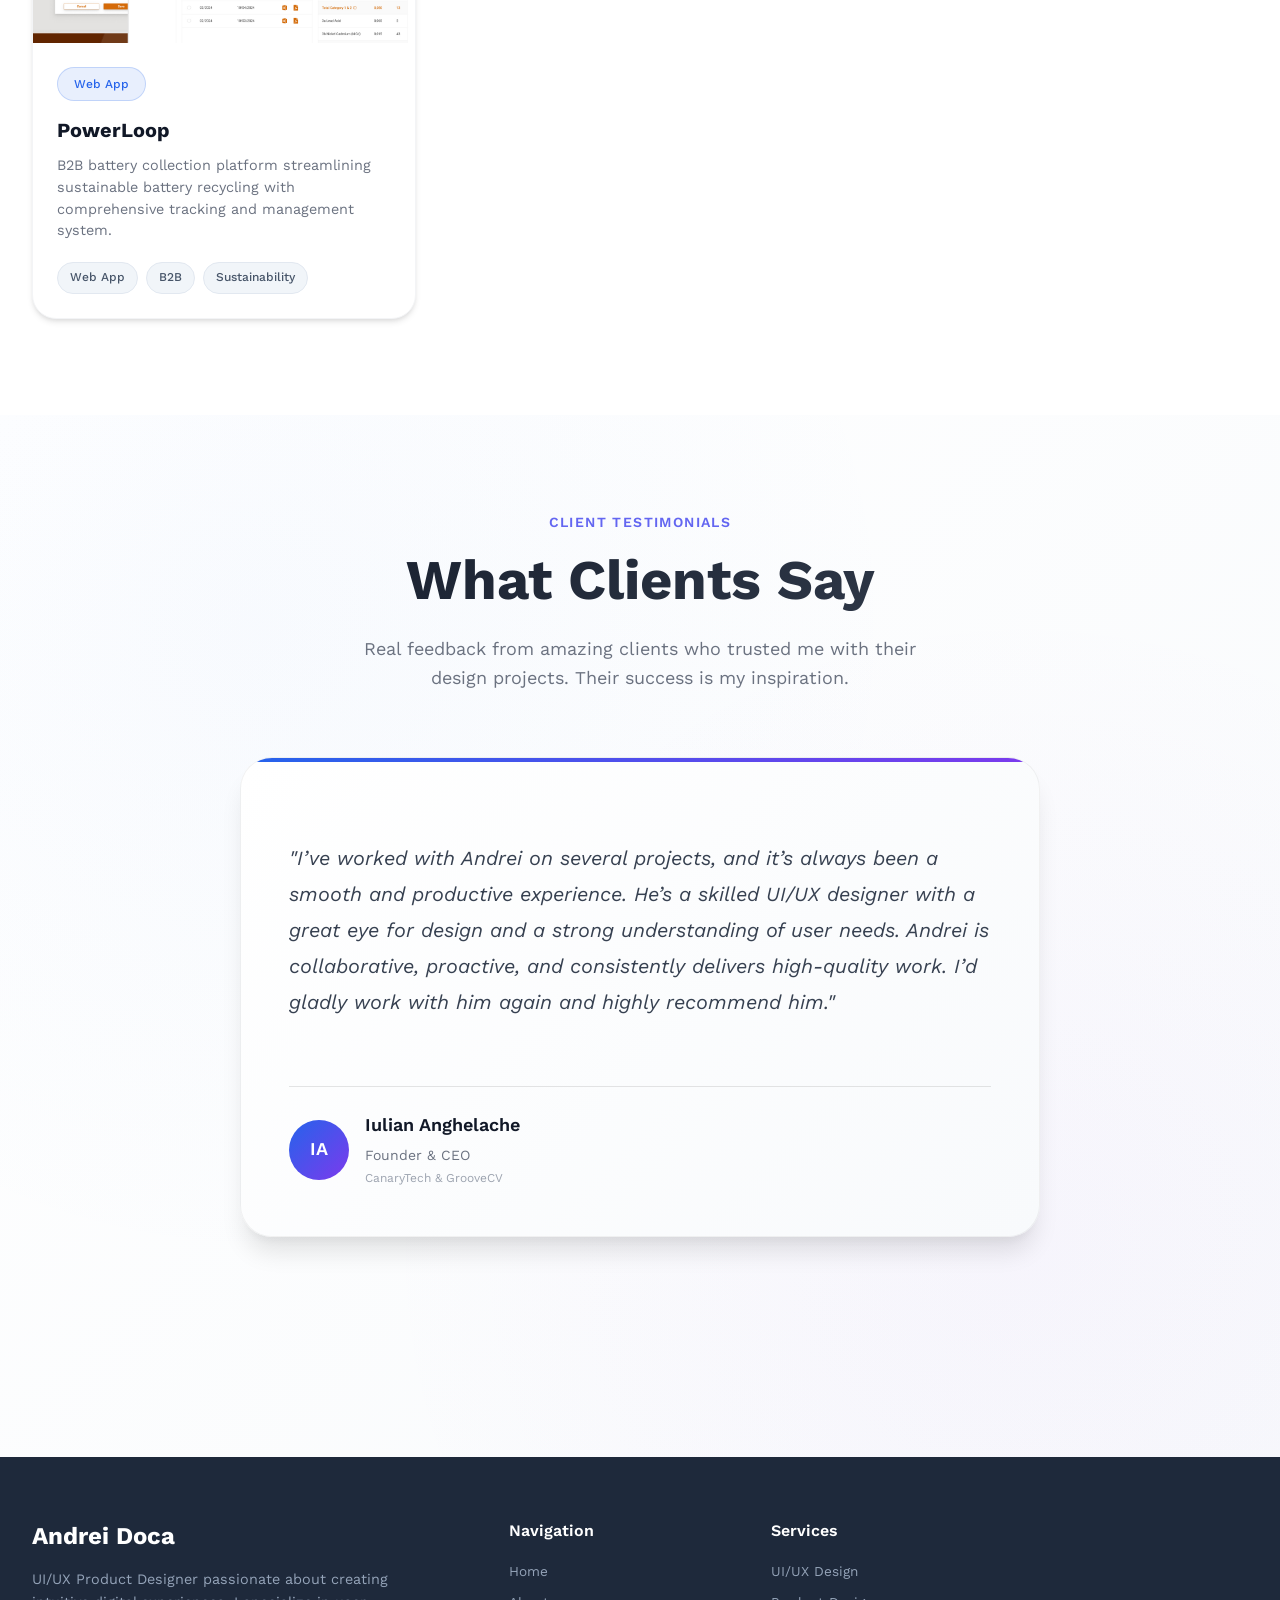
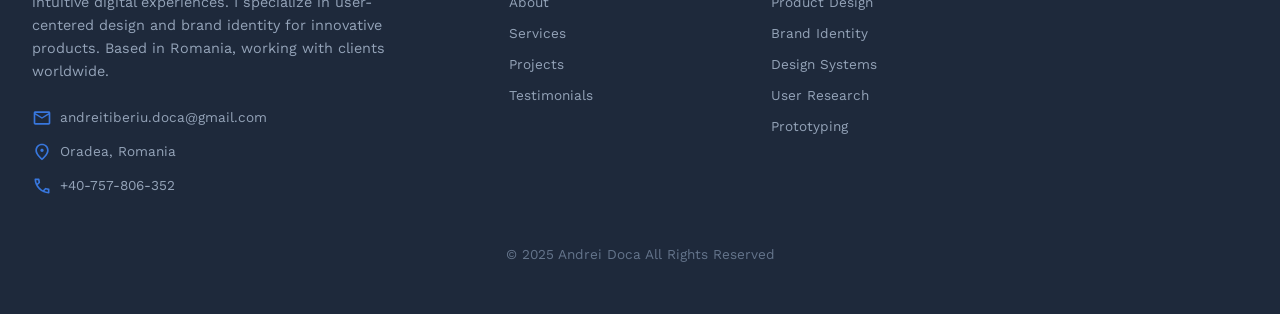
==== commit 16165231: "adaugare credit track" ====
--- a/index.html
+++ b/index.html
@@ -584,7 +584,7 @@
 </div>
 
             <!-- Credit Track Finance App -->
-            <div class="project-card" data-category="mobile" data-behance="https://www.behance.net/gallery/229451195/Credit-Track-Manage-Your-Loans-Effortlessly">
+            <div class="project-card" data-category="mobile" data-behance="usecases/credit_track.html">
                 <div class="project-image">
                     <div class="image-placeholder">
                         <img src="assets/images/Mobile_Picture_3.jpg" alt="Andrei Doca" class="profile-avatar" loading="lazy">
